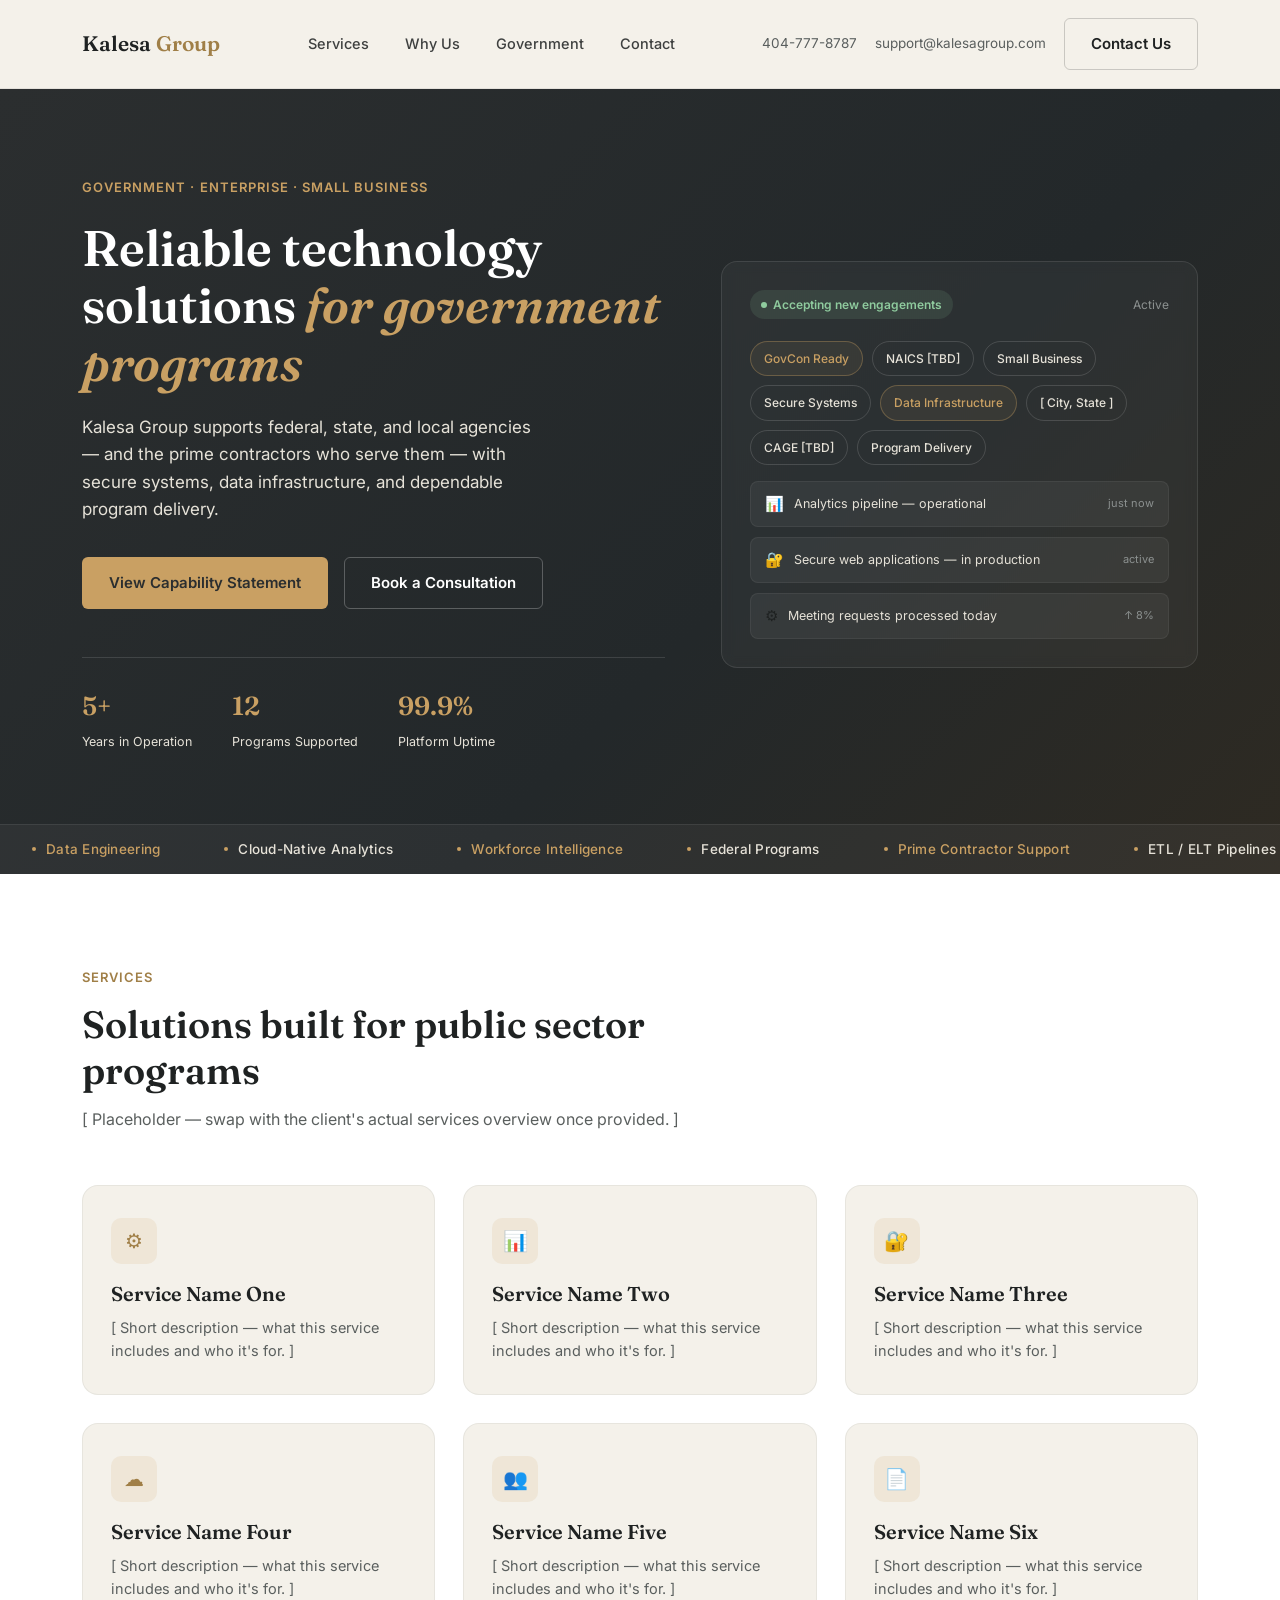
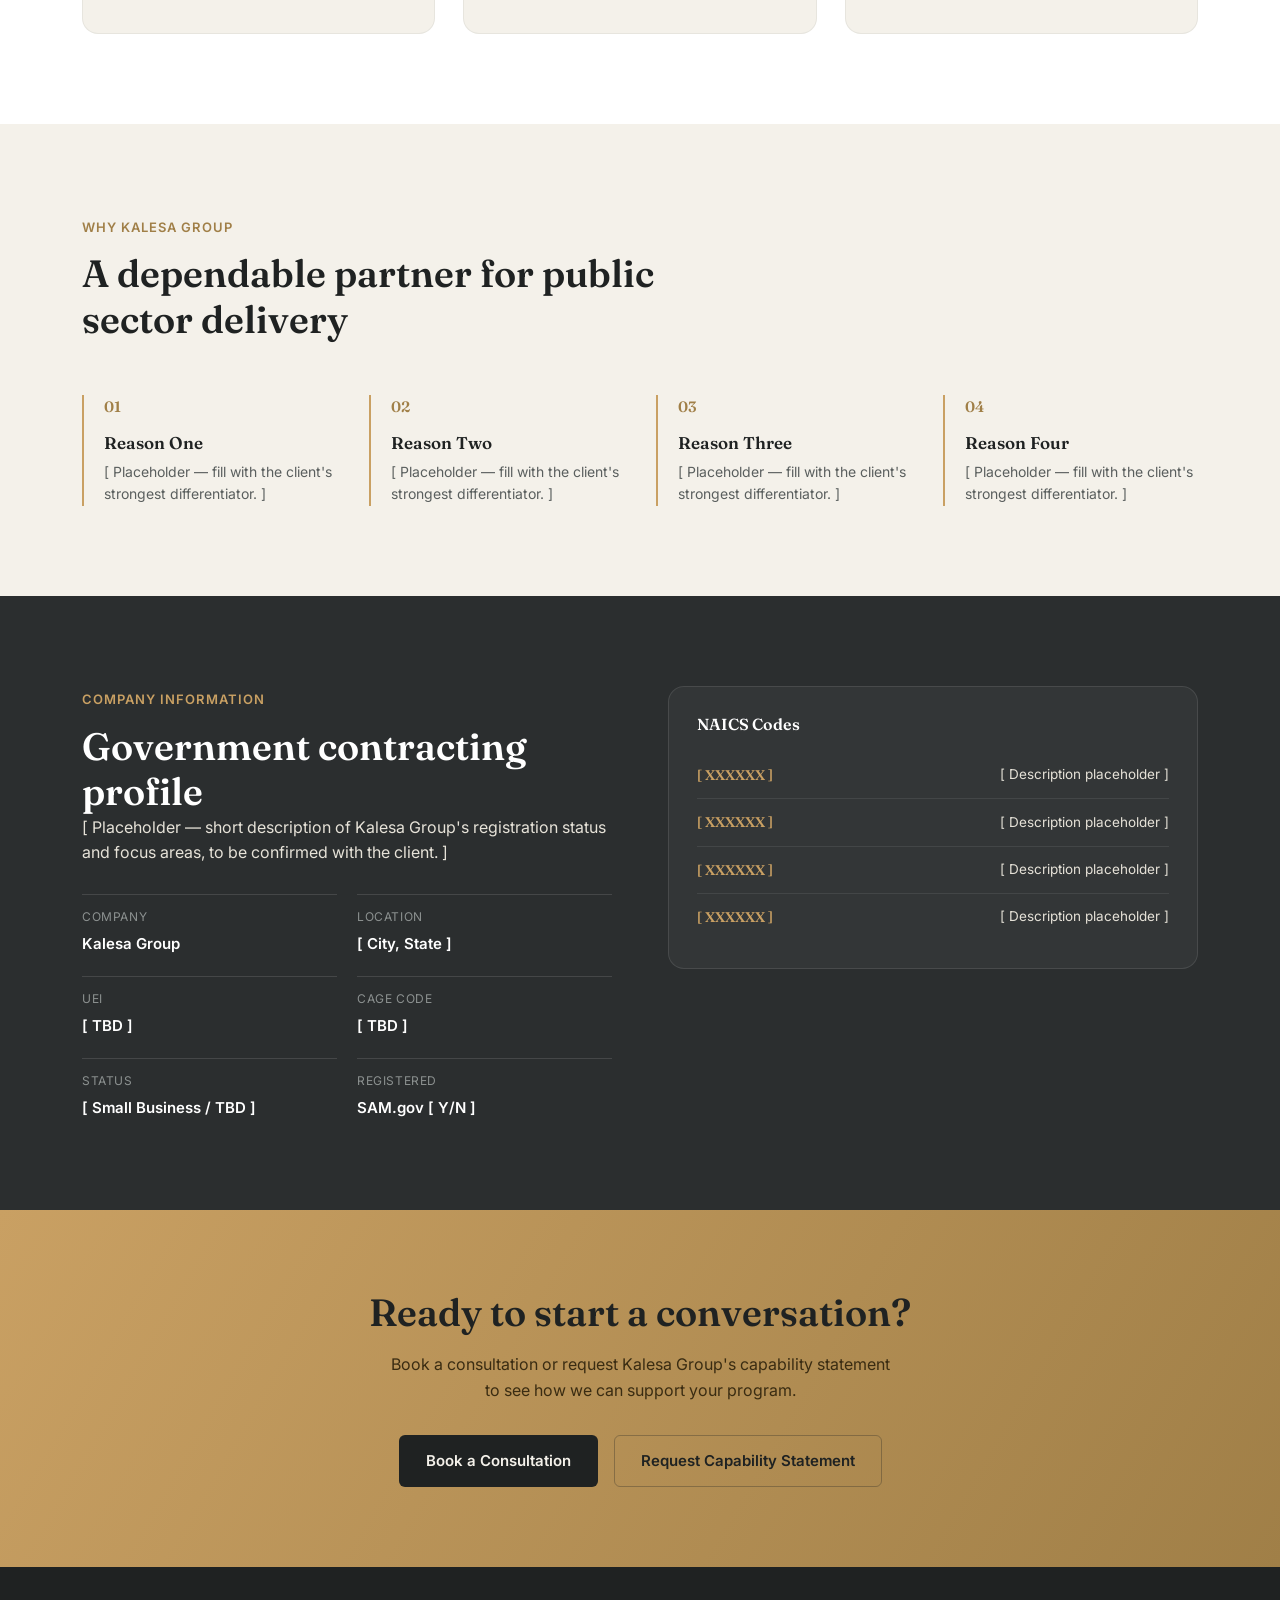
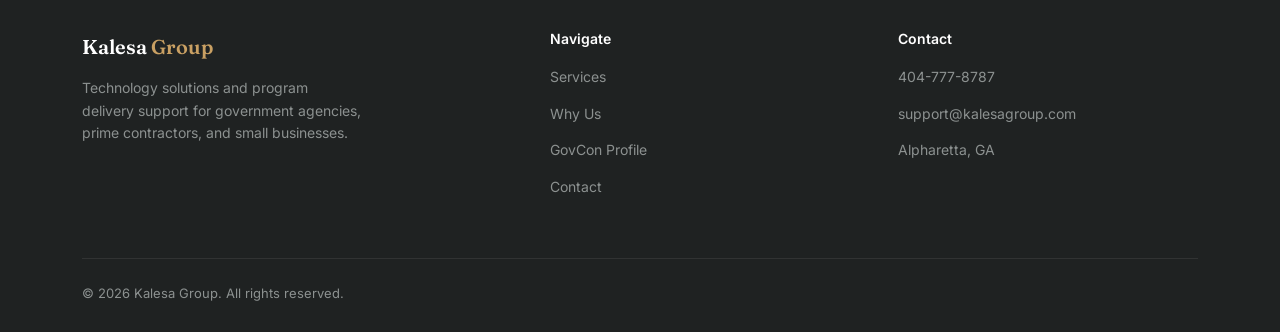
==== index.html @ 3e024fc4 "create the skeleton code that will help us identify the direction the look and feel should take" ====
<!DOCTYPE html>
<html lang="en">
<head>
<meta charset="UTF-8">
<meta name="viewport" content="width=device-width, initial-scale=1.0">
<title>Kalesa Group | Technology Solutions for Government Programs</title>
<meta name="description" content="Kalesa Group supports government agencies and prime contractors with secure systems, data infrastructure, and program delivery.">
<link rel="preconnect" href="https://fonts.googleapis.com">
<link rel="preconnect" href="https://fonts.gstatic.com" crossorigin>
<link href="https://fonts.googleapis.com/css2?family=Fraunces:ital,wght@0,500;0,600;1,500;1,600&family=Inter:wght@400;500;600;700&display=swap" rel="stylesheet">
<link rel="stylesheet" href="css/styles.css">
</head>
<body>

<!-- ========== HEADER ========== -->
<header class="site-header">
  <div class="header-inner">
    <a href="#" class="logo">Kalesa <span>Group</span></a>

    <nav class="nav-links" id="navLinks">
      <a href="#services">Services</a>
      <a href="#why-us">Why Us</a>
      <a href="#govcon-profile">Government</a>
      <a href="#contact">Contact</a>
    </nav>

    <div class="header-cta">
      <div class="header-contact">
        <span>404-777-8787</span>
        <span>support@kalesagroup.com</span>
      </div>
      <a href="#contact" class="btn btn-outline-dark">Contact Us</a>
    </div>

    <button class="nav-toggle" aria-label="Open menu">
      <span></span><span></span><span></span>
    </button>
  </div>
</header>

<!-- ========== HERO ========== -->
<section class="hero">
  <canvas id="heroCanvas"></canvas>

  <div class="container hero-grid">
    <!-- Left: copy -->
    <div class="hero-content">
      <div class="hero-eyebrow">Government &middot; Enterprise &middot; Small Business</div>
      <h1>Reliable technology solutions <em>for government programs</em></h1>
      <p class="lead">Kalesa Group supports federal, state, and local agencies — and the prime contractors who serve them — with secure systems, data infrastructure, and dependable program delivery.</p>
      <div class="hero-actions">
        <a href="#" class="btn btn-primary">View Capability Statement</a>
        <a href="#contact" class="btn btn-secondary">Book a Consultation</a>
      </div>
      <div class="hero-stats">
        <div class="hero-stat">
          <div class="num counter" data-target="5" data-suffix="+">5+</div>
          <div class="label">Years in Operation</div>
        </div>
        <div class="hero-stat">
          <div class="num counter" data-target="12" data-suffix="">12</div>
          <div class="label">Programs Supported</div>
        </div>
        <div class="hero-stat">
          <div class="num counter" data-target="99.9" data-suffix="%">99.9%</div>
          <div class="label">Platform Uptime</div>
        </div>
      </div>
    </div>

    <!-- Right: floating card -->
    <div class="hero-visual">
      <div class="hero-card">
        <div class="hero-card-top">
          <span class="live-badge"><span class="live-dot"></span>Accepting new engagements</span>
          <span style="font-size:12px; color:var(--slate-light);">Active</span>
        </div>

        <div class="hero-card-tags">
          <span class="tag-pill accent">GovCon Ready</span>
          <span class="tag-pill">NAICS [TBD]</span>
          <span class="tag-pill">Small Business</span>
          <span class="tag-pill">Secure Systems</span>
          <span class="tag-pill accent">Data Infrastructure</span>
          <span class="tag-pill">[ City, State ]</span>
          <span class="tag-pill">CAGE [TBD]</span>
          <span class="tag-pill">Program Delivery</span>
        </div>

        <div class="activity-row">
          <span class="activity-icon">&#128202;</span>
          <span class="activity-text">Analytics pipeline — operational</span>
          <span class="activity-meta" id="liveTimestamp">just now</span>
        </div>
        <div class="activity-row">
          <span class="activity-icon">&#128272;</span>
          <span class="activity-text">Secure web applications — in production</span>
          <span class="activity-meta">active</span>
        </div>
        <div class="activity-row">
          <span class="activity-icon">&#9881;</span>
          <span class="activity-text">Meeting requests processed today</span>
          <span class="activity-meta">&#8593; 8%</span>
        </div>
      </div>
    </div>
  </div>

  <!-- Scrolling marquee ticker -->
  <div class="ticker-wrap">
    <div class="ticker-inner">
      <span class="ticker-item hi"><span class="dot"></span>Data Engineering</span>
      <span class="ticker-item"><span class="dot"></span>Cloud-Native Analytics</span>
      <span class="ticker-item hi"><span class="dot"></span>Workforce Intelligence</span>
      <span class="ticker-item"><span class="dot"></span>Federal Programs</span>
      <span class="ticker-item hi"><span class="dot"></span>Prime Contractor Support</span>
      <span class="ticker-item"><span class="dot"></span>ETL / ELT Pipelines</span>
      <span class="ticker-item hi"><span class="dot"></span>NAICS [ TBD ]</span>
      <span class="ticker-item"><span class="dot"></span>Secure Web Applications</span>
      <span class="ticker-item hi"><span class="dot"></span>[ City, State ] &middot; CAGE [TBD]</span>
      <span class="ticker-item"><span class="dot"></span>Real-Time Dashboards</span>
      <span class="ticker-item hi"><span class="dot"></span>SAM.gov Registered</span>
      <span class="ticker-item"><span class="dot"></span>Program Delivery</span>
    </div>
  </div>
</section>

<!-- ========== SERVICES ========== -->
<section class="services" id="services">
  <div class="container">
    <div class="section-head reveal">
      <span class="eyebrow">Services</span>
      <h2>Solutions built for public sector programs</h2>
      <p>[ Placeholder — swap with the client's actual services overview once provided. ]</p>
    </div>

    <div class="services-grid">
      <div class="service-card reveal reveal-delay-1">
        <div class="service-icon">&#9881;</div>
        <h3>Service Name One</h3>
        <p>[ Short description — what this service includes and who it's for. ]</p>
      </div>
      <div class="service-card reveal reveal-delay-2">
        <div class="service-icon">&#128202;</div>
        <h3>Service Name Two</h3>
        <p>[ Short description — what this service includes and who it's for. ]</p>
      </div>
      <div class="service-card reveal reveal-delay-3">
        <div class="service-icon">&#128272;</div>
        <h3>Service Name Three</h3>
        <p>[ Short description — what this service includes and who it's for. ]</p>
      </div>
      <div class="service-card reveal reveal-delay-4">
        <div class="service-icon">&#9729;</div>
        <h3>Service Name Four</h3>
        <p>[ Short description — what this service includes and who it's for. ]</p>
      </div>
      <div class="service-card reveal reveal-delay-5">
        <div class="service-icon">&#128101;</div>
        <h3>Service Name Five</h3>
        <p>[ Short description — what this service includes and who it's for. ]</p>
      </div>
      <div class="service-card reveal">
        <div class="service-icon">&#128196;</div>
        <h3>Service Name Six</h3>
        <p>[ Short description — what this service includes and who it's for. ]</p>
      </div>
    </div>
  </div>
</section>

<!-- ========== WHY US ========== -->
<section class="why-us" id="why-us">
  <div class="container">
    <div class="section-head reveal">
      <span class="eyebrow">Why Kalesa Group</span>
      <h2>A dependable partner for public sector delivery</h2>
    </div>

    <div class="why-grid">
      <div class="why-item reveal reveal-delay-1">
        <div class="why-num">01</div>
        <h3>Reason One</h3>
        <p>[ Placeholder — fill with the client's strongest differentiator. ]</p>
      </div>
      <div class="why-item reveal reveal-delay-2">
        <div class="why-num">02</div>
        <h3>Reason Two</h3>
        <p>[ Placeholder — fill with the client's strongest differentiator. ]</p>
      </div>
      <div class="why-item reveal reveal-delay-3">
        <div class="why-num">03</div>
        <h3>Reason Three</h3>
        <p>[ Placeholder — fill with the client's strongest differentiator. ]</p>
      </div>
      <div class="why-item reveal reveal-delay-4">
        <div class="why-num">04</div>
        <h3>Reason Four</h3>
        <p>[ Placeholder — fill with the client's strongest differentiator. ]</p>
      </div>
    </div>
  </div>
</section>

<!-- ========== GOVCON PROFILE ========== -->
<section class="profile" id="govcon-profile">
  <div class="container profile-grid">
    <div class="profile-intro reveal">
      <span class="eyebrow">Company Information</span>
      <h2>Government contracting profile</h2>
      <p>[ Placeholder — short description of Kalesa Group's registration status and focus areas, to be confirmed with the client. ]</p>

      <div class="profile-facts">
        <div class="fact-item reveal reveal-delay-1">
          <div class="fact-label">Company</div>
          <div class="fact-value">Kalesa Group</div>
        </div>
        <div class="fact-item reveal reveal-delay-2">
          <div class="fact-label">Location</div>
          <div class="fact-value">[ City, State ]</div>
        </div>
        <div class="fact-item reveal reveal-delay-1">
          <div class="fact-label">UEI</div>
          <div class="fact-value">[ TBD ]</div>
        </div>
        <div class="fact-item reveal reveal-delay-2">
          <div class="fact-label">CAGE Code</div>
          <div class="fact-value">[ TBD ]</div>
        </div>
        <div class="fact-item reveal reveal-delay-3">
          <div class="fact-label">Status</div>
          <div class="fact-value">[ Small Business / TBD ]</div>
        </div>
        <div class="fact-item reveal reveal-delay-4">
          <div class="fact-label">Registered</div>
          <div class="fact-value">SAM.gov [ Y/N ]</div>
        </div>
      </div>
    </div>

    <div class="naics-box reveal reveal-delay-2">
      <h3>NAICS Codes</h3>
      <div class="naics-row">
        <span class="naics-code">[ XXXXXX ]</span>
        <span class="naics-desc">[ Description placeholder ]</span>
      </div>
      <div class="naics-row">
        <span class="naics-code">[ XXXXXX ]</span>
        <span class="naics-desc">[ Description placeholder ]</span>
      </div>
      <div class="naics-row">
        <span class="naics-code">[ XXXXXX ]</span>
        <span class="naics-desc">[ Description placeholder ]</span>
      </div>
      <div class="naics-row">
        <span class="naics-code">[ XXXXXX ]</span>
        <span class="naics-desc">[ Description placeholder ]</span>
      </div>
    </div>
  </div>
</section>

<!-- ========== CLOSING CTA ========== -->
<section class="cta-band reveal" id="contact">
  <div class="container">
    <h2>Ready to start a conversation?</h2>
    <p>Book a consultation or request Kalesa Group's capability statement to see how we can support your program.</p>
    <div class="cta-actions">
      <a href="#" class="btn btn-primary">Book a Consultation</a>
      <a href="#" class="btn btn-outline-dark btn-on-bronze-outline">Request Capability Statement</a>
    </div>
  </div>
</section>

<!-- ========== FOOTER ========== -->
<footer class="site-footer">
  <div class="container">
    <div class="footer-grid">
      <div>
        <div class="footer-logo">Kalesa <span>Group</span></div>
        <p>Technology solutions and program delivery support for government agencies, prime contractors, and small businesses.</p>
      </div>
      <div class="footer-col">
        <h4>Navigate</h4>
        <ul>
          <li><a href="#services">Services</a></li>
          <li><a href="#why-us">Why Us</a></li>
          <li><a href="#govcon-profile">GovCon Profile</a></li>
          <li><a href="#contact">Contact</a></li>
        </ul>
      </div>
      <div class="footer-col">
        <h4>Contact</h4>
        <ul>
          <li><a href="#">404-777-8787</a></li>
          <li><a href="#">support@kalesagroup.com</a></li>
          <li><a href="#">Alpharetta, GA</a></li>
        </ul>
      </div>
    </div>
    <div class="footer-bottom">
      <span>&copy; 2026 Kalesa Group. All rights reserved.</span>
    </div>
  </div>
</footer>

<script src="js/main.js"></script>
</body>
</html>
---- css/styles.css ----
/* ============================================
   Kalesa Group — styles.css
   Theme: Charcoal Slate + Bronze Gold
   Progressive enhancement: content always visible,
   animations layer on via .js-ready body class
   ============================================ */

:root {
  --charcoal:     #1F2222;
  --charcoal-2:   #2B2E2F;
  --slate:        #5A5F5E;
  --slate-light:  #8C9190;
  --bronze:       #C9A063;
  --bronze-dark:  #A07F47;
  --olive:        #7A6A4F;
  --ivory:        #F4F1EA;
  --ivory-dim:    #E6E2D8;
  --white:        #FFFFFF;

  --font-heading: 'Fraunces', Georgia, serif;
  --font-body:    'Inter', -apple-system, BlinkMacSystemFont, 'Segoe UI', sans-serif;
  --max-width:    1180px;
  --radius-sm:    6px;
  --radius-md:    10px;
  --radius-lg:    16px;
}

*, *::before, *::after { margin: 0; padding: 0; box-sizing: border-box; }
html  { scroll-behavior: smooth; }
body  {
  font-family: var(--font-body);
  color: var(--charcoal);
  background: var(--ivory);
  line-height: 1.6;
  -webkit-font-smoothing: antialiased;
}
img   { max-width: 100%; display: block; }
a     { text-decoration: none; color: inherit; }
h1,h2,h3,h4 { font-family: var(--font-heading); font-weight: 600; line-height: 1.2; color: var(--charcoal); }
h2   { font-size: clamp(28px, 4vw, 38px); }
h3   { font-size: 20px; }
p    { color: var(--slate); }

.container {
  max-width: var(--max-width);
  margin: 0 auto;
  padding: 0 32px;
}

.eyebrow {
  font-size: 13px;
  font-weight: 600;
  letter-spacing: .08em;
  text-transform: uppercase;
  color: var(--bronze-dark);
  margin-bottom: 14px;
  display: inline-block;
}

/* ---- Buttons ---- */
.btn {
  display: inline-flex;
  align-items: center;
  justify-content: center;
  gap: 8px;
  padding: 13px 26px;
  border-radius: var(--radius-sm);
  font-size: 15px;
  font-weight: 600;
  font-family: var(--font-body);
  cursor: pointer;
  transition: all .2s ease;
  border: 1.5px solid transparent;
  white-space: nowrap;
}
.btn-primary         { background: var(--bronze); color: var(--charcoal-2); }
.btn-primary:hover   { background: var(--bronze-dark); }
.btn-secondary       { background: transparent; border-color: rgba(255,255,255,.25); color: var(--white); }
.btn-secondary:hover { border-color: rgba(255,255,255,.5); background: rgba(255,255,255,.05); }
.btn-outline-dark    { background: transparent; border-color: rgba(31,34,34,.2); color: var(--charcoal); }
.btn-outline-dark:hover { border-color: var(--charcoal); }
.btn-on-bronze-outline       { border-color: rgba(31,34,34,.3); color: var(--charcoal); }
.btn-on-bronze-outline:hover { border-color: var(--charcoal); background: rgba(31,34,34,.06); }

/* ---- Header ---- */
.site-header {
  position: sticky; top: 0; z-index: 100;
  background: rgba(244,241,234,.95);
  backdrop-filter: blur(8px);
  border-bottom: 1px solid rgba(31,34,34,.08);
}
.header-inner {
  display: flex; align-items: center; justify-content: space-between;
  padding: 18px 32px;
  max-width: var(--max-width); margin: 0 auto;
}
.logo { font-family: var(--font-heading); font-size: 21px; font-weight: 600; color: var(--charcoal); }
.logo span { color: var(--bronze-dark); }
.nav-links { display: flex; align-items: center; gap: 36px; }
.nav-links a { font-size: 14.5px; font-weight: 500; color: var(--charcoal); opacity: .85; transition: opacity .2s; }
.nav-links a:hover { opacity: 1; }
.header-cta   { display: flex; align-items: center; gap: 18px; }
.header-contact { font-size: 13.5px; color: var(--slate); display: flex; gap: 18px; }
.nav-toggle { display: none; background: none; border: none; cursor: pointer; padding: 4px; }
.nav-toggle span { display: block; width: 22px; height: 2px; background: var(--charcoal); margin: 5px 0; }
.nav-links.nav-open {
  display: flex; flex-direction: column;
  position: absolute; top: 64px; left: 0; right: 0;
  background: var(--ivory);
  padding: 20px 32px; gap: 18px;
  border-bottom: 1px solid rgba(31,34,34,.08);
  z-index: 200;
}

/* ---- Hero ---- */
.hero {
  background: var(--charcoal-2);
  background: linear-gradient(135deg, var(--charcoal-2) 0%, #23282A 60%, #2E2A22 100%);
  padding: 88px 0 0;
  position: relative;
  overflow: hidden;
  min-height: 560px;
}
#heroCanvas {
  position: absolute; inset: 0;
  width: 100%; height: 100%;
  pointer-events: none;
  opacity: .9;
  z-index: 1;
}
.hero-grid {
  display: grid;
  grid-template-columns: 1.1fr 0.9fr;
  gap: 56px;
  align-items: center;
  position: relative;
  z-index: 2;
  padding-bottom: 72px;
}
.hero-eyebrow {
  font-size: 13px; font-weight: 600;
  letter-spacing: .08em; text-transform: uppercase;
  color: var(--bronze); margin-bottom: 22px;
}
.hero h1 {
  color: var(--white);
  font-size: clamp(32px, 4.5vw, 50px);
  line-height: 1.15; margin-bottom: 22px;
}
.hero h1 em { font-style: italic; color: var(--bronze); }
.hero p.lead { color: var(--ivory-dim); font-size: 17px; max-width: 460px; margin-bottom: 34px; }
.hero-actions { display: flex; gap: 16px; flex-wrap: wrap; margin-bottom: 48px; }
.hero-stats {
  display: flex; gap: 40px;
  padding-top: 28px;
  border-top: 1px solid rgba(255,255,255,.12);
}
.hero-stat .num {
  font-family: var(--font-heading);
  font-size: 26px; font-weight: 600;
  color: var(--bronze);
}
.hero-stat .label { font-size: 12.5px; color: var(--ivory-dim); margin-top: 4px; }

/* Hero card */
.hero-card {
  background: rgba(255,255,255,.04);
  border: 1px solid rgba(255,255,255,.1);
  border-radius: var(--radius-lg);
  padding: 28px;
  backdrop-filter: blur(6px);
  transition: transform .3s ease, box-shadow .3s ease;
}
.hero-card:hover { transform: translateY(-4px); box-shadow: 0 24px 48px rgba(0,0,0,.25); }
.hero-card-top {
  display: flex; align-items: center;
  justify-content: space-between;
  margin-bottom: 22px;
}
.live-badge {
  display: inline-flex; align-items: center; gap: 6px;
  font-size: 12px; font-weight: 600; color: #8FCB9E;
  background: rgba(143,203,158,.12);
  padding: 5px 11px; border-radius: 20px;
}
.live-dot {
  width: 6px; height: 6px; border-radius: 50%;
  background: #8FCB9E;
  animation: pulseDot 2s ease-in-out infinite;
}
@keyframes pulseDot {
  0%,100% { opacity:1; transform:scale(1); }
  50%      { opacity:.4; transform:scale(.7); }
}
.hero-card-tags { display: flex; flex-wrap: wrap; gap: 9px; margin-bottom: 16px; }
.tag-pill {
  font-size: 12px; font-weight: 500;
  color: var(--ivory-dim);
  border: 1px solid rgba(255,255,255,.14);
  padding: 7px 13px; border-radius: 20px;
}
.tag-pill.accent { color: var(--bronze); border-color: rgba(201,160,99,.35); background: rgba(201,160,99,.08); }

.activity-row {
  display: flex; align-items: center; gap: 10px;
  margin-top: 10px; padding: 10px 14px;
  background: rgba(255,255,255,.05);
  border-radius: 8px;
  border: 1px solid rgba(255,255,255,.06);
}
.activity-icon { font-size: 15px; flex-shrink: 0; }
.activity-text { font-size: 12.5px; color: var(--ivory-dim); flex: 1; }
.activity-meta { font-size: 11px; color: var(--slate-light); }

/* Ticker */
.ticker-wrap {
  background: rgba(255,255,255,.04);
  border-top: 1px solid rgba(255,255,255,.08);
  overflow: hidden;
  padding: 14px 0;
  position: relative; z-index: 2;
}
.ticker-inner {
  display: flex; white-space: nowrap;
  animation: tickerScroll 36s linear infinite;
}
.ticker-item {
  display: inline-flex; align-items: center; gap: 10px;
  padding: 0 32px;
  font-size: 13.5px; font-weight: 500;
  color: var(--ivory-dim); letter-spacing: .02em;
}
.ticker-item .dot {
  width: 4px; height: 4px; border-radius: 50%;
  background: var(--bronze); display: inline-block; flex-shrink: 0;
}
.ticker-item.hi { color: var(--bronze); }
@keyframes tickerScroll {
  0%   { transform: translateX(0); }
  100% { transform: translateX(-50%); }
}

/* ---- Sections ---- */
section { padding: 90px 0; }
.section-head { max-width: 620px; margin-bottom: 52px; }
.section-head.center { margin-left: auto; margin-right: auto; text-align: center; }
.section-head p { font-size: 16px; margin-top: 14px; }

/* ---- Services ---- */
.services { background: var(--white); }
.services-grid { display: grid; grid-template-columns: repeat(3,1fr); gap: 28px; }
.service-card {
  background: var(--ivory);
  border: 1px solid rgba(31,34,34,.06);
  border-radius: var(--radius-lg);
  padding: 32px 28px;
  transition: transform .2s ease, box-shadow .2s ease;
}
.service-card:hover { transform: translateY(-3px); box-shadow: 0 12px 28px rgba(31,34,34,.08); }
.service-icon {
  width: 46px; height: 46px; border-radius: 10px;
  background: rgba(201,160,99,.14); color: var(--bronze-dark);
  display: flex; align-items: center; justify-content: center;
  font-size: 20px; margin-bottom: 18px;
}
.service-card h3 { margin-bottom: 10px; }
.service-card p  { font-size: 14.5px; }

/* ---- Why us ---- */
.why-us { background: var(--ivory); }
.why-grid { display: grid; grid-template-columns: repeat(4,1fr); gap: 32px; }
.why-item {
  padding-left: 20px;
  border-left: 2px solid var(--bronze);
}
.why-item .why-num {
  font-family: var(--font-heading);
  font-size: 15px; color: var(--bronze-dark);
  font-weight: 600; margin-bottom: 14px;
}
.why-item h3 { font-size: 17px; margin-bottom: 8px; }
.why-item p  { font-size: 14px; }

/* ---- GovCon profile ---- */
.profile { background: var(--charcoal-2); color: var(--white); }
.profile .eyebrow { color: var(--bronze); }
.profile h2 { color: var(--white); }
.profile-grid { display: grid; grid-template-columns: 1fr 1fr; gap: 56px; align-items: start; }
.profile-intro p { color: var(--ivory-dim); font-size: 16px; margin-bottom: 28px; }
.profile-facts { display: grid; grid-template-columns: 1fr 1fr; gap: 20px; }
.fact-item { border-top: 1px solid rgba(255,255,255,.12); padding-top: 12px; }
.fact-label { font-size: 12px; color: var(--slate-light); text-transform: uppercase; letter-spacing: .05em; margin-bottom: 6px; }
.fact-value { font-size: 15px; font-weight: 600; color: var(--white); }
.naics-box {
  background: rgba(255,255,255,.04);
  border: 1px solid rgba(255,255,255,.1);
  border-radius: var(--radius-lg); padding: 28px;
}
.naics-box h3 { color: var(--white); font-size: 16px; margin-bottom: 18px; }
.naics-row {
  display: flex; justify-content: space-between; align-items: center;
  padding: 12px 0; border-bottom: 1px solid rgba(255,255,255,.08);
}
.naics-row:last-child { border-bottom: none; }
.naics-code { font-family: var(--font-heading); font-size: 14px; color: var(--bronze); font-weight: 600; min-width: 64px; }
.naics-desc { font-size: 13.5px; color: var(--ivory-dim); text-align: right; }

/* ---- CTA band ---- */
.cta-band {
  background: linear-gradient(120deg, var(--bronze) 0%, var(--bronze-dark) 100%);
  text-align: center; padding: 80px 0;
}
.cta-band h2 { color: var(--charcoal); margin-bottom: 16px; }
.cta-band p  { color: #3A2C12; max-width: 500px; margin: 0 auto 32px; font-size: 16px; }
.cta-band .btn-primary { background: var(--charcoal); color: var(--ivory); }
.cta-band .btn-primary:hover { background: var(--charcoal-2); }
.cta-actions { display: flex; gap: 16px; justify-content: center; flex-wrap: wrap; }

/* ---- Footer ---- */
.site-footer { background: var(--charcoal); color: var(--ivory-dim); padding: 64px 0 28px; }
.footer-grid { display: grid; grid-template-columns: 1.4fr 1fr 1fr; gap: 48px; margin-bottom: 48px; }
.footer-logo { font-family: var(--font-heading); font-size: 20px; font-weight: 600; color: var(--white); margin-bottom: 14px; }
.footer-logo span { color: var(--bronze); }
.footer-grid p { font-size: 14px; color: var(--slate-light); max-width: 280px; }
.footer-col h4 { font-family: var(--font-body); color: var(--white); font-size: 14px; font-weight: 600; margin-bottom: 16px; }
.footer-col ul { list-style: none; }
.footer-col li { margin-bottom: 11px; }
.footer-col a  { font-size: 14px; color: var(--slate-light); transition: color .2s; }
.footer-col a:hover { color: var(--bronze); }
.footer-bottom {
  border-top: 1px solid rgba(255,255,255,.08);
  padding-top: 24px;
  display: flex; justify-content: space-between;
  font-size: 13px; color: var(--slate-light);
  flex-wrap: wrap; gap: 12px;
}

/* ============================================
   ANIMATIONS — only active after JS adds .js-ready
   This ensures content is ALWAYS visible even if
   JS hasn't run yet
   ============================================ */

/* Scroll reveal — hidden only when .js-ready is set */
.js-ready .reveal {
  opacity: 0;
  transform: translateY(28px);
  transition: opacity .65s ease, transform .65s ease;
}
.js-ready .reveal.visible { opacity: 1; transform: none; }
.js-ready .reveal-delay-1 { transition-delay: .1s; }
.js-ready .reveal-delay-2 { transition-delay: .2s; }
.js-ready .reveal-delay-3 { transition-delay: .3s; }
.js-ready .reveal-delay-4 { transition-delay: .4s; }
.js-ready .reveal-delay-5 { transition-delay: .5s; }

/* Hero fade — only when js-ready */
.js-ready .hero-content { animation: heroFadeIn .9s ease both; }
.js-ready .hero-visual   { animation: heroFadeIn .9s ease .25s both; }
@keyframes heroFadeIn {
  from { opacity: 0; transform: translateY(20px); }
  to   { opacity: 1; transform: none; }
}

/* Why-item animated left border + fade */
.js-ready .why-item {
  border-left-color: transparent;
  opacity: 0;
  transform: translateX(-12px);
  transition: opacity .5s ease, transform .5s ease, border-color .5s ease;
}
.js-ready .why-item.visible { opacity: 1; transform: none; border-left-color: var(--bronze); }

/* Service cards fade */
.js-ready .service-card {
  opacity: 0; transform: translateY(20px);
  transition: opacity .55s ease, transform .55s ease, box-shadow .2s ease;
}
.js-ready .service-card.visible { opacity: 1; transform: none; }

/* Fact items */
.js-ready .fact-item {
  opacity: 0; transform: translateY(10px);
  transition: opacity .45s ease, transform .45s ease;
}
.js-ready .fact-item.visible { opacity: 1; transform: none; }

/* ---- Responsive ---- */
@media (max-width: 920px) {
  .hero-grid        { grid-template-columns: 1fr; }
  .hero-visual      { order: -1; }
  .services-grid    { grid-template-columns: repeat(2,1fr); }
  .why-grid         { grid-template-columns: repeat(2,1fr); }
  .profile-grid     { grid-template-columns: 1fr; }
  .footer-grid      { grid-template-columns: 1fr; gap: 36px; }
}
@media (max-width: 680px) {
  .nav-links:not(.nav-open) { display: none; }
  .nav-toggle  { display: block; }
  .services-grid { grid-template-columns: 1fr; }
  .why-grid      { grid-template-columns: 1fr; }
  .hero-stats    { gap: 28px; flex-wrap: wrap; }
  section        { padding: 64px 0; }
  .header-inner  { padding: 16px 20px; }
  .container     { padding: 0 20px; }
  .header-contact { display: none; }
}
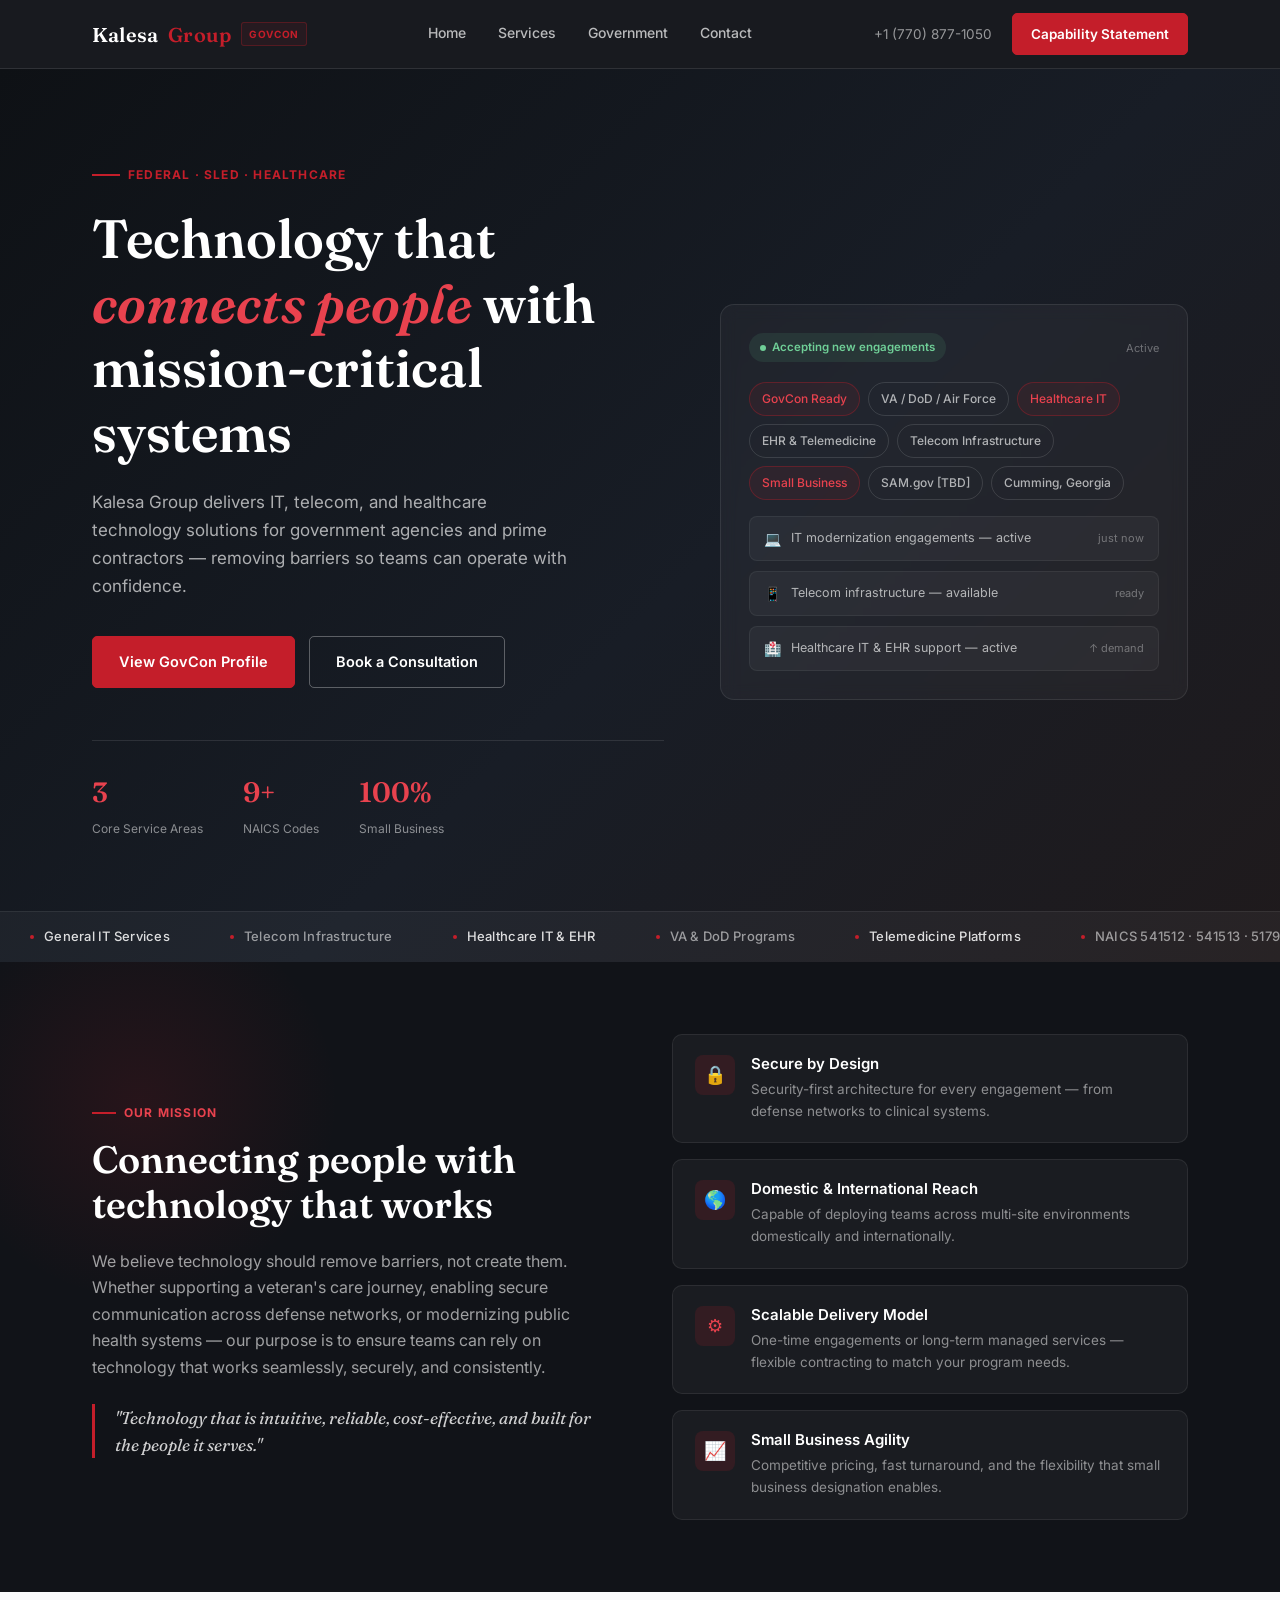
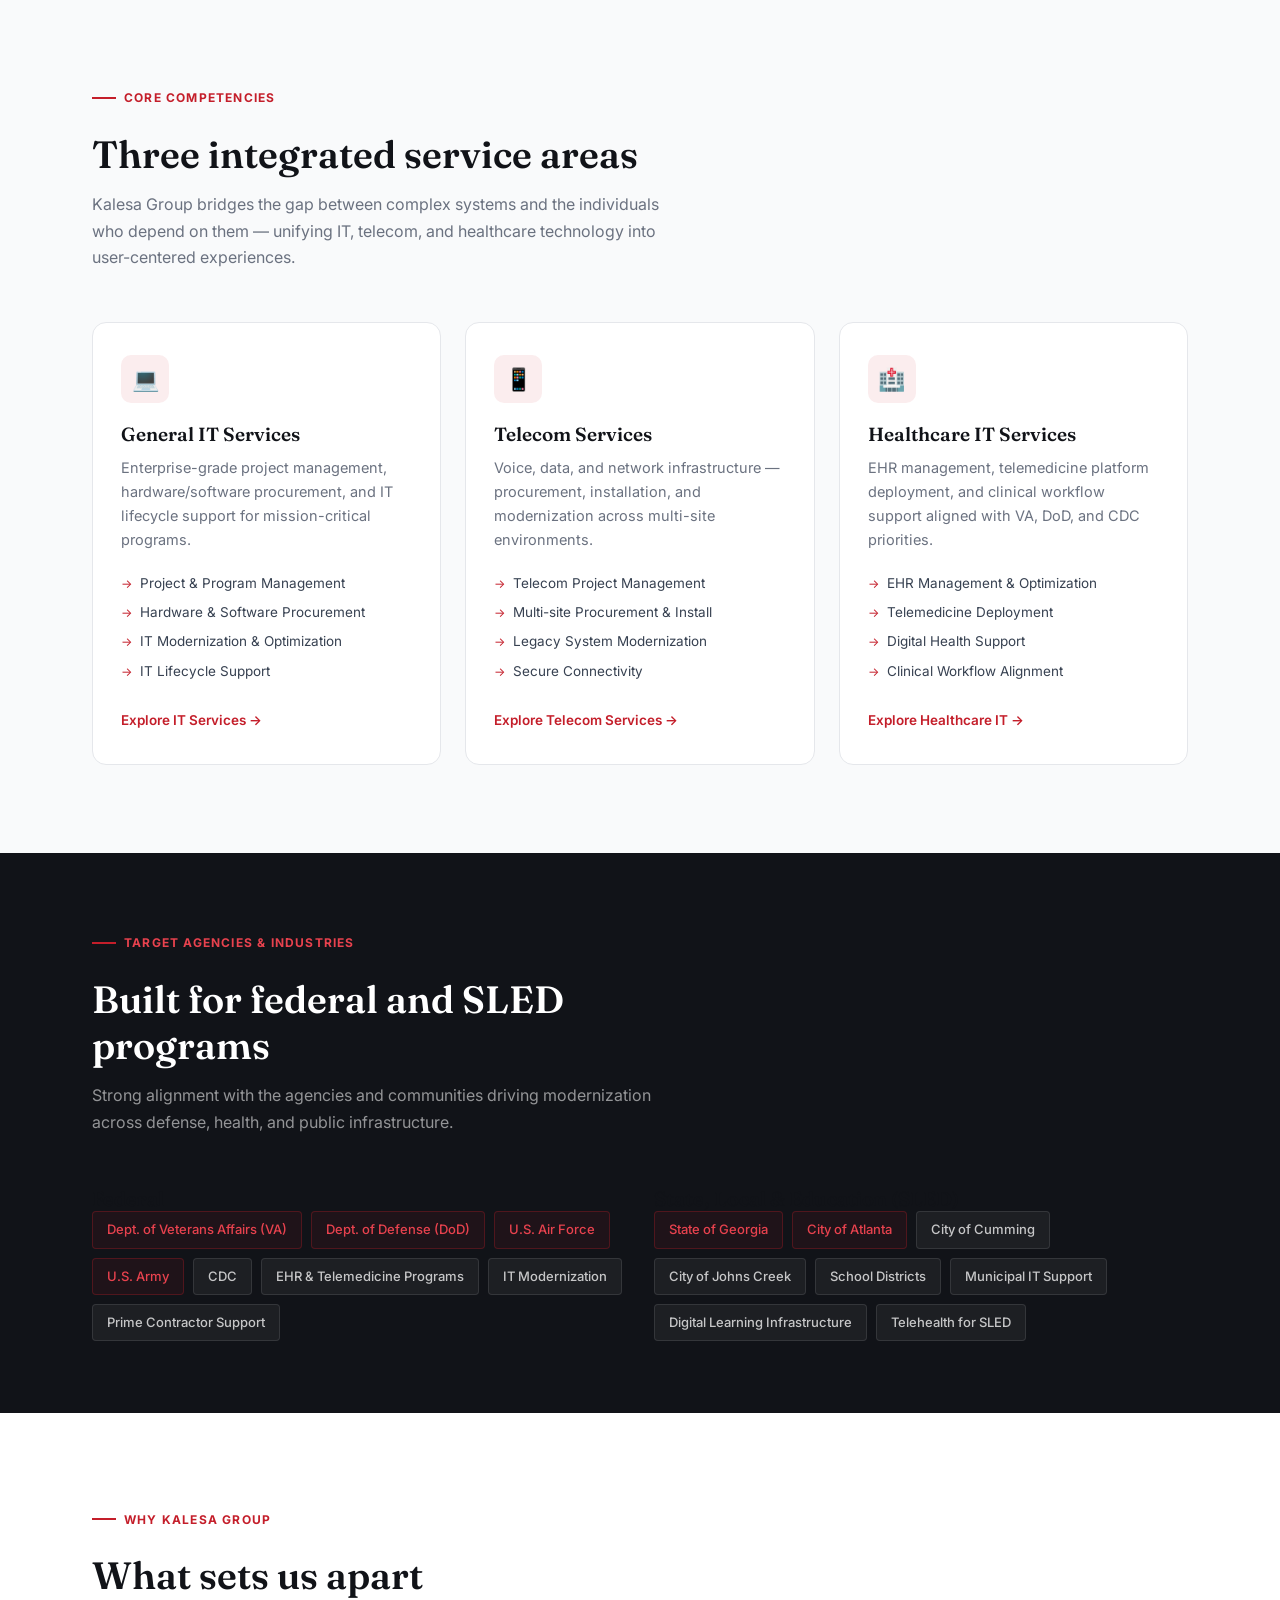
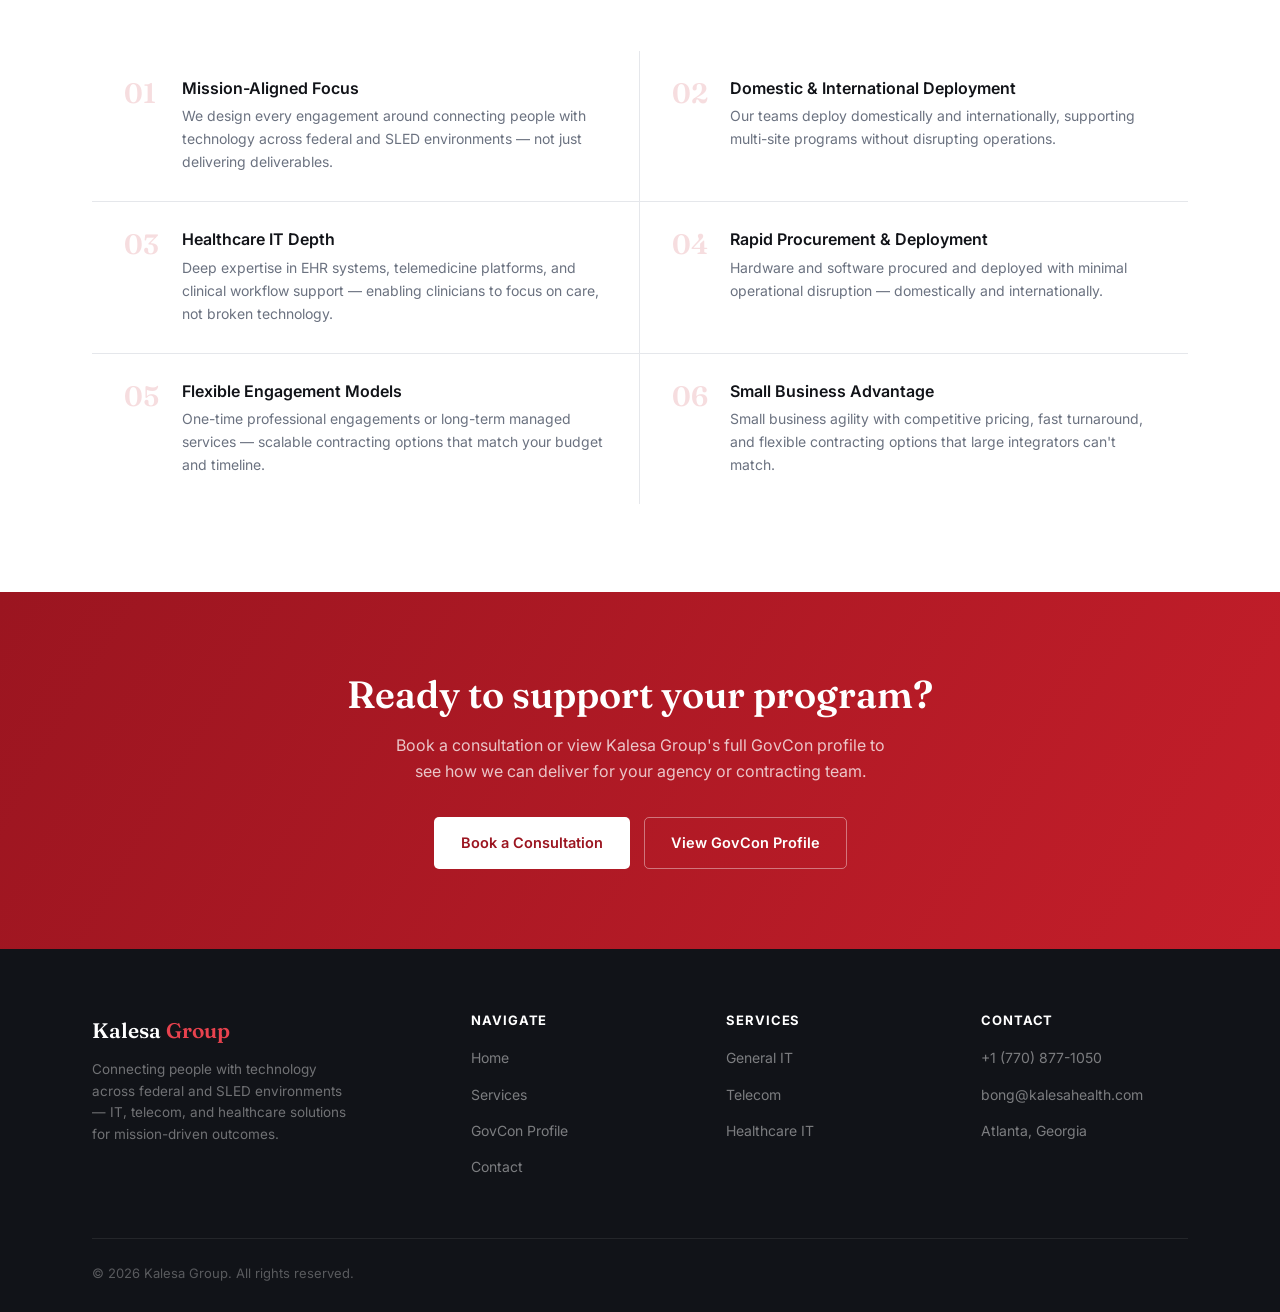
==== commit 7c9a23f0: "added branding colors" ====
--- a/index.html
+++ b/index.html
@@ -3,8 +3,8 @@
 <head>
 <meta charset="UTF-8">
 <meta name="viewport" content="width=device-width, initial-scale=1.0">
-<title>Kalesa Group | Technology Solutions for Government Programs</title>
-<meta name="description" content="Kalesa Group supports government agencies and prime contractors with secure systems, data infrastructure, and program delivery.">
+<title>Kalesa Group | IT, Telecom & Healthcare Technology for Government Programs</title>
+<meta name="description" content="Kalesa Group connects people with technology across federal and SLED environments — delivering IT, telecom, and healthcare IT solutions for mission-driven outcomes.">
 <link rel="preconnect" href="https://fonts.googleapis.com">
 <link rel="preconnect" href="https://fonts.gstatic.com" crossorigin>
 <link href="https://fonts.googleapis.com/css2?family=Fraunces:ital,wght@0,500;0,600;1,500;1,600&family=Inter:wght@400;500;600;700&display=swap" rel="stylesheet">
@@ -15,23 +15,20 @@
 <!-- ========== HEADER ========== -->
 <header class="site-header">
   <div class="header-inner">
-    <a href="#" class="logo">Kalesa <span>Group</span></a>
-
+    <a href="index.html" class="logo">
+      Kalesa <span class="logo-accent">Group</span>
+      <span class="logo-badge">GovCon</span>
+    </a>
     <nav class="nav-links" id="navLinks">
-      <a href="#services">Services</a>
-      <a href="#why-us">Why Us</a>
-      <a href="#govcon-profile">Government</a>
-      <a href="#contact">Contact</a>
+      <a href="index.html">Home</a>
+      <a href="services.html">Services</a>
+      <a href="govcon.html">Government</a>
+      <a href="contact.html">Contact</a>
     </nav>
-
-    <div class="header-cta">
-      <div class="header-contact">
-        <span>404-777-8787</span>
-        <span>support@kalesagroup.com</span>
-      </div>
-      <a href="#contact" class="btn btn-outline-dark">Contact Us</a>
-    </div>
-
+    <div class="header-right">
+      <span class="header-phone">+1 (770) 877-1050</span>
+      <a href="contact.html" class="btn btn-primary btn-sm">Capability Statement</a>
+    </div>
     <button class="nav-toggle" aria-label="Open menu">
       <span></span><span></span><span></span>
     </button>
@@ -43,231 +40,278 @@
   <canvas id="heroCanvas"></canvas>
 
   <div class="container hero-grid">
-    <!-- Left: copy -->
     <div class="hero-content">
-      <div class="hero-eyebrow">Government &middot; Enterprise &middot; Small Business</div>
-      <h1>Reliable technology solutions <em>for government programs</em></h1>
-      <p class="lead">Kalesa Group supports federal, state, and local agencies — and the prime contractors who serve them — with secure systems, data infrastructure, and dependable program delivery.</p>
+      <div class="hero-eyebrow">Federal &middot; SLED &middot; Healthcare</div>
+      <h1>Technology that <em>connects people</em> with mission-critical systems</h1>
+      <p class="lead">Kalesa Group delivers IT, telecom, and healthcare technology solutions for government agencies and prime contractors — removing barriers so teams can operate with confidence.</p>
       <div class="hero-actions">
-        <a href="#" class="btn btn-primary">View Capability Statement</a>
-        <a href="#contact" class="btn btn-secondary">Book a Consultation</a>
+        <a href="govcon.html" class="btn btn-primary">View GovCon Profile</a>
+        <a href="contact.html" class="btn btn-secondary">Book a Consultation</a>
       </div>
       <div class="hero-stats">
         <div class="hero-stat">
-          <div class="num counter" data-target="5" data-suffix="+">5+</div>
-          <div class="label">Years in Operation</div>
+          <div class="num counter" data-target="3" data-suffix="">3</div>
+          <div class="label">Core Service Areas</div>
         </div>
         <div class="hero-stat">
-          <div class="num counter" data-target="12" data-suffix="">12</div>
-          <div class="label">Programs Supported</div>
+          <div class="num counter" data-target="9" data-suffix="+">9+</div>
+          <div class="label">NAICS Codes</div>
         </div>
         <div class="hero-stat">
-          <div class="num counter" data-target="99.9" data-suffix="%">99.9%</div>
-          <div class="label">Platform Uptime</div>
-        </div>
-      </div>
-    </div>
-
-    <!-- Right: floating card -->
+          <div class="num counter" data-target="100" data-suffix="%">100%</div>
+          <div class="label">Small Business</div>
+        </div>
+      </div>
+    </div>
+
     <div class="hero-visual">
       <div class="hero-card">
         <div class="hero-card-top">
           <span class="live-badge"><span class="live-dot"></span>Accepting new engagements</span>
-          <span style="font-size:12px; color:var(--slate-light);">Active</span>
-        </div>
-
+          <span style="font-size:11px;color:rgba(255,255,255,.35);">Active</span>
+        </div>
         <div class="hero-card-tags">
           <span class="tag-pill accent">GovCon Ready</span>
-          <span class="tag-pill">NAICS [TBD]</span>
-          <span class="tag-pill">Small Business</span>
-          <span class="tag-pill">Secure Systems</span>
-          <span class="tag-pill accent">Data Infrastructure</span>
-          <span class="tag-pill">[ City, State ]</span>
-          <span class="tag-pill">CAGE [TBD]</span>
-          <span class="tag-pill">Program Delivery</span>
-        </div>
-
+          <span class="tag-pill">VA / DoD / Air Force</span>
+          <span class="tag-pill accent">Healthcare IT</span>
+          <span class="tag-pill">EHR &amp; Telemedicine</span>
+          <span class="tag-pill">Telecom Infrastructure</span>
+          <span class="tag-pill accent">Small Business</span>
+          <span class="tag-pill">SAM.gov [TBD]</span>
+          <span class="tag-pill">Cumming, Georgia</span>
+        </div>
         <div class="activity-row">
-          <span class="activity-icon">&#128202;</span>
-          <span class="activity-text">Analytics pipeline — operational</span>
-          <span class="activity-meta" id="liveTimestamp">just now</span>
+          <span class="activity-icon">&#128187;</span>
+          <span class="activity-text">IT modernization engagements — active</span>
+          <span class="activity-meta" id="liveTs">just now</span>
         </div>
         <div class="activity-row">
-          <span class="activity-icon">&#128272;</span>
-          <span class="activity-text">Secure web applications — in production</span>
-          <span class="activity-meta">active</span>
+          <span class="activity-icon">&#128241;</span>
+          <span class="activity-text">Telecom infrastructure — available</span>
+          <span class="activity-meta">ready</span>
         </div>
         <div class="activity-row">
-          <span class="activity-icon">&#9881;</span>
-          <span class="activity-text">Meeting requests processed today</span>
-          <span class="activity-meta">&#8593; 8%</span>
-        </div>
-      </div>
-    </div>
-  </div>
-
-  <!-- Scrolling marquee ticker -->
+          <span class="activity-icon">&#127973;</span>
+          <span class="activity-text">Healthcare IT &amp; EHR support — active</span>
+          <span class="activity-meta">&#8593; demand</span>
+        </div>
+      </div>
+    </div>
+  </div>
+
+  <!-- Marquee ticker -->
   <div class="ticker-wrap">
     <div class="ticker-inner">
-      <span class="ticker-item hi"><span class="dot"></span>Data Engineering</span>
-      <span class="ticker-item"><span class="dot"></span>Cloud-Native Analytics</span>
-      <span class="ticker-item hi"><span class="dot"></span>Workforce Intelligence</span>
-      <span class="ticker-item"><span class="dot"></span>Federal Programs</span>
-      <span class="ticker-item hi"><span class="dot"></span>Prime Contractor Support</span>
-      <span class="ticker-item"><span class="dot"></span>ETL / ELT Pipelines</span>
-      <span class="ticker-item hi"><span class="dot"></span>NAICS [ TBD ]</span>
-      <span class="ticker-item"><span class="dot"></span>Secure Web Applications</span>
-      <span class="ticker-item hi"><span class="dot"></span>[ City, State ] &middot; CAGE [TBD]</span>
-      <span class="ticker-item"><span class="dot"></span>Real-Time Dashboards</span>
-      <span class="ticker-item hi"><span class="dot"></span>SAM.gov Registered</span>
-      <span class="ticker-item"><span class="dot"></span>Program Delivery</span>
-    </div>
-  </div>
-</section>
-
-<!-- ========== SERVICES ========== -->
-<section class="services" id="services">
+      <span class="ticker-item hi"><span class="dot"></span>General IT Services</span>
+      <span class="ticker-item"><span class="dot"></span>Telecom Infrastructure</span>
+      <span class="ticker-item hi"><span class="dot"></span>Healthcare IT &amp; EHR</span>
+      <span class="ticker-item"><span class="dot"></span>VA &amp; DoD Programs</span>
+      <span class="ticker-item hi"><span class="dot"></span>Telemedicine Platforms</span>
+      <span class="ticker-item"><span class="dot"></span>NAICS 541512 · 541513 · 517919</span>
+      <span class="ticker-item hi"><span class="dot"></span>Federal &amp; SLED</span>
+      <span class="ticker-item"><span class="dot"></span>SAM.gov Registered [TBD]</span>
+      <span class="ticker-item hi"><span class="dot"></span>IT Lifecycle Support</span>
+      <span class="ticker-item"><span class="dot"></span>Cybersecurity &amp; Secure Networks</span>
+      <span class="ticker-item hi"><span class="dot"></span>Small Business · Atlanta, GA</span>
+      <span class="ticker-item"><span class="dot"></span>Program &amp; Project Management</span>
+    </div>
+  </div>
+</section>
+
+<!-- ========== MISSION ========== -->
+<section class="mission-strip">
+  <div class="container mission-grid">
+    <div class="mission-text reveal">
+      <span class="eyebrow" style="color:var(--red-light);">Our Mission</span>
+      <h2 style="color:var(--white);">Connecting people with technology that works</h2>
+      <p>We believe technology should remove barriers, not create them. Whether supporting a veteran's care journey, enabling secure communication across defense networks, or modernizing public health systems — our purpose is to ensure teams can rely on technology that works seamlessly, securely, and consistently.</p>
+      <blockquote class="mission-quote">
+        "Technology that is intuitive, reliable, cost-effective, and built for the people it serves."
+      </blockquote>
+    </div>
+    <div class="mission-pillars">
+      <div class="pillar reveal reveal-delay-1">
+        <div class="pillar-icon">&#128274;</div>
+        <div class="pillar-text">
+          <h4>Secure by Design</h4>
+          <p>Security-first architecture for every engagement — from defense networks to clinical systems.</p>
+        </div>
+      </div>
+      <div class="pillar reveal reveal-delay-2">
+        <div class="pillar-icon">&#127758;</div>
+        <div class="pillar-text">
+          <h4>Domestic &amp; International Reach</h4>
+          <p>Capable of deploying teams across multi-site environments domestically and internationally.</p>
+        </div>
+      </div>
+      <div class="pillar reveal reveal-delay-3">
+        <div class="pillar-icon">&#9881;</div>
+        <div class="pillar-text">
+          <h4>Scalable Delivery Model</h4>
+          <p>One-time engagements or long-term managed services — flexible contracting to match your program needs.</p>
+        </div>
+      </div>
+      <div class="pillar reveal reveal-delay-4">
+        <div class="pillar-icon">&#128200;</div>
+        <div class="pillar-text">
+          <h4>Small Business Agility</h4>
+          <p>Competitive pricing, fast turnaround, and the flexibility that small business designation enables.</p>
+        </div>
+      </div>
+    </div>
+  </div>
+</section>
+
+<!-- ========== SERVICES OVERVIEW ========== -->
+<section class="services-overview">
   <div class="container">
     <div class="section-head reveal">
-      <span class="eyebrow">Services</span>
-      <h2>Solutions built for public sector programs</h2>
-      <p>[ Placeholder — swap with the client's actual services overview once provided. ]</p>
-    </div>
-
-    <div class="services-grid">
-      <div class="service-card reveal reveal-delay-1">
-        <div class="service-icon">&#9881;</div>
-        <h3>Service Name One</h3>
-        <p>[ Short description — what this service includes and who it's for. ]</p>
-      </div>
-      <div class="service-card reveal reveal-delay-2">
-        <div class="service-icon">&#128202;</div>
-        <h3>Service Name Two</h3>
-        <p>[ Short description — what this service includes and who it's for. ]</p>
-      </div>
-      <div class="service-card reveal reveal-delay-3">
-        <div class="service-icon">&#128272;</div>
-        <h3>Service Name Three</h3>
-        <p>[ Short description — what this service includes and who it's for. ]</p>
-      </div>
-      <div class="service-card reveal reveal-delay-4">
-        <div class="service-icon">&#9729;</div>
-        <h3>Service Name Four</h3>
-        <p>[ Short description — what this service includes and who it's for. ]</p>
-      </div>
-      <div class="service-card reveal reveal-delay-5">
-        <div class="service-icon">&#128101;</div>
-        <h3>Service Name Five</h3>
-        <p>[ Short description — what this service includes and who it's for. ]</p>
-      </div>
-      <div class="service-card reveal">
-        <div class="service-icon">&#128196;</div>
-        <h3>Service Name Six</h3>
-        <p>[ Short description — what this service includes and who it's for. ]</p>
-      </div>
-    </div>
-  </div>
-</section>
-
-<!-- ========== WHY US ========== -->
-<section class="why-us" id="why-us">
+      <span class="eyebrow">Core Competencies</span>
+      <h2>Three integrated service areas</h2>
+      <p>Kalesa Group bridges the gap between complex systems and the individuals who depend on them — unifying IT, telecom, and healthcare technology into user-centered experiences.</p>
+    </div>
+    <div class="services-grid-3">
+      <div class="svc-card">
+        <div class="svc-icon">&#128187;</div>
+        <h3>General IT Services</h3>
+        <p>Enterprise-grade project management, hardware/software procurement, and IT lifecycle support for mission-critical programs.</p>
+        <ul class="svc-list">
+          <li>Project &amp; Program Management</li>
+          <li>Hardware &amp; Software Procurement</li>
+          <li>IT Modernization &amp; Optimization</li>
+          <li>IT Lifecycle Support</li>
+        </ul>
+        <a href="services.html#it" class="svc-link">Explore IT Services →</a>
+      </div>
+      <div class="svc-card">
+        <div class="svc-icon">&#128241;</div>
+        <h3>Telecom Services</h3>
+        <p>Voice, data, and network infrastructure — procurement, installation, and modernization across multi-site environments.</p>
+        <ul class="svc-list">
+          <li>Telecom Project Management</li>
+          <li>Multi-site Procurement &amp; Install</li>
+          <li>Legacy System Modernization</li>
+          <li>Secure Connectivity</li>
+        </ul>
+        <a href="services.html#telecom" class="svc-link">Explore Telecom Services →</a>
+      </div>
+      <div class="svc-card">
+        <div class="svc-icon">&#127973;</div>
+        <h3>Healthcare IT Services</h3>
+        <p>EHR management, telemedicine platform deployment, and clinical workflow support aligned with VA, DoD, and CDC priorities.</p>
+        <ul class="svc-list">
+          <li>EHR Management &amp; Optimization</li>
+          <li>Telemedicine Deployment</li>
+          <li>Digital Health Support</li>
+          <li>Clinical Workflow Alignment</li>
+        </ul>
+        <a href="services.html#healthcare" class="svc-link">Explore Healthcare IT →</a>
+      </div>
+    </div>
+  </div>
+</section>
+
+<!-- ========== TARGET AGENCIES ========== -->
+<section class="agencies">
+  <div class="container">
+    <div class="section-head reveal">
+      <span class="eyebrow" style="color:var(--red-light);">Target Agencies &amp; Industries</span>
+      <h2 style="color:var(--white);">Built for federal and SLED programs</h2>
+      <p style="color:rgba(255,255,255,.55);">Strong alignment with the agencies and communities driving modernization across defense, health, and public infrastructure.</p>
+    </div>
+    <div class="agencies-grid">
+      <div>
+        <h3>Federal</h3>
+        <div class="agency-tags">
+          <span class="agency-tag primary">Dept. of Veterans Affairs (VA)</span>
+          <span class="agency-tag primary">Dept. of Defense (DoD)</span>
+          <span class="agency-tag primary">U.S. Air Force</span>
+          <span class="agency-tag primary">U.S. Army</span>
+          <span class="agency-tag">CDC</span>
+          <span class="agency-tag">EHR &amp; Telemedicine Programs</span>
+          <span class="agency-tag">IT Modernization</span>
+          <span class="agency-tag">Prime Contractor Support</span>
+        </div>
+      </div>
+      <div>
+        <h3>State, Local &amp; Education (SLED)</h3>
+        <div class="agency-tags">
+          <span class="agency-tag primary">State of Georgia</span>
+          <span class="agency-tag primary">City of Atlanta</span>
+          <span class="agency-tag">City of Cumming</span>
+          <span class="agency-tag">City of Johns Creek</span>
+          <span class="agency-tag">School Districts</span>
+          <span class="agency-tag">Municipal IT Support</span>
+          <span class="agency-tag">Digital Learning Infrastructure</span>
+          <span class="agency-tag">Telehealth for SLED</span>
+        </div>
+      </div>
+    </div>
+  </div>
+</section>
+
+<!-- ========== DIFFERENTIATORS ========== -->
+<section class="differentiators">
   <div class="container">
     <div class="section-head reveal">
       <span class="eyebrow">Why Kalesa Group</span>
-      <h2>A dependable partner for public sector delivery</h2>
-    </div>
-
-    <div class="why-grid">
-      <div class="why-item reveal reveal-delay-1">
-        <div class="why-num">01</div>
-        <h3>Reason One</h3>
-        <p>[ Placeholder — fill with the client's strongest differentiator. ]</p>
-      </div>
-      <div class="why-item reveal reveal-delay-2">
-        <div class="why-num">02</div>
-        <h3>Reason Two</h3>
-        <p>[ Placeholder — fill with the client's strongest differentiator. ]</p>
-      </div>
-      <div class="why-item reveal reveal-delay-3">
-        <div class="why-num">03</div>
-        <h3>Reason Three</h3>
-        <p>[ Placeholder — fill with the client's strongest differentiator. ]</p>
-      </div>
-      <div class="why-item reveal reveal-delay-4">
-        <div class="why-num">04</div>
-        <h3>Reason Four</h3>
-        <p>[ Placeholder — fill with the client's strongest differentiator. ]</p>
-      </div>
-    </div>
-  </div>
-</section>
-
-<!-- ========== GOVCON PROFILE ========== -->
-<section class="profile" id="govcon-profile">
-  <div class="container profile-grid">
-    <div class="profile-intro reveal">
-      <span class="eyebrow">Company Information</span>
-      <h2>Government contracting profile</h2>
-      <p>[ Placeholder — short description of Kalesa Group's registration status and focus areas, to be confirmed with the client. ]</p>
-
-      <div class="profile-facts">
-        <div class="fact-item reveal reveal-delay-1">
-          <div class="fact-label">Company</div>
-          <div class="fact-value">Kalesa Group</div>
-        </div>
-        <div class="fact-item reveal reveal-delay-2">
-          <div class="fact-label">Location</div>
-          <div class="fact-value">[ City, State ]</div>
-        </div>
-        <div class="fact-item reveal reveal-delay-1">
-          <div class="fact-label">UEI</div>
-          <div class="fact-value">[ TBD ]</div>
-        </div>
-        <div class="fact-item reveal reveal-delay-2">
-          <div class="fact-label">CAGE Code</div>
-          <div class="fact-value">[ TBD ]</div>
-        </div>
-        <div class="fact-item reveal reveal-delay-3">
-          <div class="fact-label">Status</div>
-          <div class="fact-value">[ Small Business / TBD ]</div>
-        </div>
-        <div class="fact-item reveal reveal-delay-4">
-          <div class="fact-label">Registered</div>
-          <div class="fact-value">SAM.gov [ Y/N ]</div>
-        </div>
-      </div>
-    </div>
-
-    <div class="naics-box reveal reveal-delay-2">
-      <h3>NAICS Codes</h3>
-      <div class="naics-row">
-        <span class="naics-code">[ XXXXXX ]</span>
-        <span class="naics-desc">[ Description placeholder ]</span>
-      </div>
-      <div class="naics-row">
-        <span class="naics-code">[ XXXXXX ]</span>
-        <span class="naics-desc">[ Description placeholder ]</span>
-      </div>
-      <div class="naics-row">
-        <span class="naics-code">[ XXXXXX ]</span>
-        <span class="naics-desc">[ Description placeholder ]</span>
-      </div>
-      <div class="naics-row">
-        <span class="naics-code">[ XXXXXX ]</span>
-        <span class="naics-desc">[ Description placeholder ]</span>
-      </div>
-    </div>
-  </div>
-</section>
-
-<!-- ========== CLOSING CTA ========== -->
-<section class="cta-band reveal" id="contact">
-  <div class="container">
-    <h2>Ready to start a conversation?</h2>
-    <p>Book a consultation or request Kalesa Group's capability statement to see how we can support your program.</p>
+      <h2>What sets us apart</h2>
+    </div>
+    <div class="diff-grid">
+      <div class="diff-item">
+        <span class="diff-num">01</span>
+        <div>
+          <h4>Mission-Aligned Focus</h4>
+          <p>We design every engagement around connecting people with technology across federal and SLED environments — not just delivering deliverables.</p>
+        </div>
+      </div>
+      <div class="diff-item">
+        <span class="diff-num">02</span>
+        <div>
+          <h4>Domestic &amp; International Deployment</h4>
+          <p>Our teams deploy domestically and internationally, supporting multi-site programs without disrupting operations.</p>
+        </div>
+      </div>
+      <div class="diff-item">
+        <span class="diff-num">03</span>
+        <div>
+          <h4>Healthcare IT Depth</h4>
+          <p>Deep expertise in EHR systems, telemedicine platforms, and clinical workflow support — enabling clinicians to focus on care, not broken technology.</p>
+        </div>
+      </div>
+      <div class="diff-item">
+        <span class="diff-num">04</span>
+        <div>
+          <h4>Rapid Procurement &amp; Deployment</h4>
+          <p>Hardware and software procured and deployed with minimal operational disruption — domestically and internationally.</p>
+        </div>
+      </div>
+      <div class="diff-item">
+        <span class="diff-num">05</span>
+        <div>
+          <h4>Flexible Engagement Models</h4>
+          <p>One-time professional engagements or long-term managed services — scalable contracting options that match your budget and timeline.</p>
+        </div>
+      </div>
+      <div class="diff-item">
+        <span class="diff-num">06</span>
+        <div>
+          <h4>Small Business Advantage</h4>
+          <p>Small business agility with competitive pricing, fast turnaround, and flexible contracting options that large integrators can't match.</p>
+        </div>
+      </div>
+    </div>
+  </div>
+</section>
+
+<!-- ========== CTA BAND ========== -->
+<section class="cta-band">
+  <div class="container reveal">
+    <h2>Ready to support your program?</h2>
+    <p>Book a consultation or view Kalesa Group's full GovCon profile to see how we can deliver for your agency or contracting team.</p>
     <div class="cta-actions">
-      <a href="#" class="btn btn-primary">Book a Consultation</a>
-      <a href="#" class="btn btn-outline-dark btn-on-bronze-outline">Request Capability Statement</a>
+      <a href="contact.html" class="btn btn-white">Book a Consultation</a>
+      <a href="govcon.html" class="btn btn-ghost-white">View GovCon Profile</a>
     </div>
   </div>
 </section>
@@ -278,23 +322,31 @@
     <div class="footer-grid">
       <div>
         <div class="footer-logo">Kalesa <span>Group</span></div>
-        <p>Technology solutions and program delivery support for government agencies, prime contractors, and small businesses.</p>
+        <p class="footer-tagline">Connecting people with technology across federal and SLED environments — IT, telecom, and healthcare solutions for mission-driven outcomes.</p>
       </div>
       <div class="footer-col">
         <h4>Navigate</h4>
         <ul>
-          <li><a href="#services">Services</a></li>
-          <li><a href="#why-us">Why Us</a></li>
-          <li><a href="#govcon-profile">GovCon Profile</a></li>
-          <li><a href="#contact">Contact</a></li>
+          <li><a href="index.html">Home</a></li>
+          <li><a href="services.html">Services</a></li>
+          <li><a href="govcon.html">GovCon Profile</a></li>
+          <li><a href="contact.html">Contact</a></li>
+        </ul>
+      </div>
+      <div class="footer-col">
+        <h4>Services</h4>
+        <ul>
+          <li><a href="services.html#it">General IT</a></li>
+          <li><a href="services.html#telecom">Telecom</a></li>
+          <li><a href="services.html#healthcare">Healthcare IT</a></li>
         </ul>
       </div>
       <div class="footer-col">
         <h4>Contact</h4>
         <ul>
-          <li><a href="#">404-777-8787</a></li>
-          <li><a href="#">support@kalesagroup.com</a></li>
-          <li><a href="#">Alpharetta, GA</a></li>
+          <li><a href="tel:+17708771050">+1 (770) 877-1050</a></li>
+          <li><a href="mailto:bong@kalesahealth.com">bong@kalesahealth.com</a></li>
+          <li><a href="#">Atlanta, Georgia</a></li>
         </ul>
       </div>
     </div>
@@ -306,4 +358,4 @@
 
 <script src="js/main.js"></script>
 </body>
-</html>+</html>
--- a/css/styles.css
+++ b/css/styles.css
@@ -1,45 +1,44 @@
 /* ============================================
    Kalesa Group — styles.css
-   Theme: Charcoal Slate + Bronze Gold
-   Progressive enhancement: content always visible,
-   animations layer on via .js-ready body class
+   Palette: Crimson Red + Near-Black + Clean White
+   Extracted from Kalesa Health logo branding
    ============================================ */
 
 :root {
-  --charcoal:     #1F2222;
-  --charcoal-2:   #2B2E2F;
-  --slate:        #5A5F5E;
-  --slate-light:  #8C9190;
-  --bronze:       #C9A063;
-  --bronze-dark:  #A07F47;
-  --olive:        #7A6A4F;
-  --ivory:        #F4F1EA;
-  --ivory-dim:    #E6E2D8;
+  --red:          #C41E2A;
+  --red-dark:     #9B1520;
+  --red-light:    #E8424E;
+  --red-tint:     rgba(196,30,42,0.08);
+  --dark:         #111318;
+  --dark-2:       #1C2028;
+  --dark-3:       #252B35;
+  --mid:          #374151;
+  --slate:        #6B7280;
+  --border:       #E5E7EB;
+  --border-dark:  rgba(255,255,255,0.10);
+  --light:        #F3F4F6;
   --white:        #FFFFFF;
+  --off-white:    #F9FAFB;
 
   --font-heading: 'Fraunces', Georgia, serif;
   --font-body:    'Inter', -apple-system, BlinkMacSystemFont, 'Segoe UI', sans-serif;
-  --max-width:    1180px;
-  --radius-sm:    6px;
+  --max-width:    1160px;
+  --radius-sm:    5px;
   --radius-md:    10px;
-  --radius-lg:    16px;
-}
-
-*, *::before, *::after { margin: 0; padding: 0; box-sizing: border-box; }
+  --radius-lg:    14px;
+}
+
+*, *::before, *::after { margin:0; padding:0; box-sizing:border-box; }
 html  { scroll-behavior: smooth; }
-body  {
-  font-family: var(--font-body);
-  color: var(--charcoal);
-  background: var(--ivory);
-  line-height: 1.6;
-  -webkit-font-smoothing: antialiased;
-}
-img   { max-width: 100%; display: block; }
-a     { text-decoration: none; color: inherit; }
-h1,h2,h3,h4 { font-family: var(--font-heading); font-weight: 600; line-height: 1.2; color: var(--charcoal); }
-h2   { font-size: clamp(28px, 4vw, 38px); }
-h3   { font-size: 20px; }
-p    { color: var(--slate); }
+body  { font-family: var(--font-body); color: var(--dark); background: var(--white); line-height:1.65; -webkit-font-smoothing:antialiased; }
+img   { max-width:100%; display:block; }
+a     { text-decoration:none; color:inherit; }
+
+h1,h2,h3,h4 { font-family: var(--font-heading); font-weight:600; line-height:1.2; color: var(--dark); }
+h1  { font-size: clamp(34px, 5vw, 54px); }
+h2  { font-size: clamp(26px, 3.5vw, 38px); }
+h3  { font-size: 20px; }
+p   { color: var(--slate); }
 
 .container {
   max-width: var(--max-width);
@@ -48,360 +47,552 @@
 }
 
 .eyebrow {
-  font-size: 13px;
-  font-weight: 600;
-  letter-spacing: .08em;
-  text-transform: uppercase;
-  color: var(--bronze-dark);
-  margin-bottom: 14px;
-  display: inline-block;
+  font-size: 12px; font-weight:700;
+  letter-spacing: .1em; text-transform: uppercase;
+  color: var(--red); margin-bottom:14px;
+  display: inline-flex; align-items:center; gap:8px;
+}
+.eyebrow::before {
+  content:''; display:block;
+  width:24px; height:2px;
+  background: var(--red);
 }
 
 /* ---- Buttons ---- */
 .btn {
-  display: inline-flex;
-  align-items: center;
-  justify-content: center;
-  gap: 8px;
-  padding: 13px 26px;
-  border-radius: var(--radius-sm);
-  font-size: 15px;
-  font-weight: 600;
-  font-family: var(--font-body);
-  cursor: pointer;
-  transition: all .2s ease;
-  border: 1.5px solid transparent;
-  white-space: nowrap;
-}
-.btn-primary         { background: var(--bronze); color: var(--charcoal-2); }
-.btn-primary:hover   { background: var(--bronze-dark); }
-.btn-secondary       { background: transparent; border-color: rgba(255,255,255,.25); color: var(--white); }
-.btn-secondary:hover { border-color: rgba(255,255,255,.5); background: rgba(255,255,255,.05); }
-.btn-outline-dark    { background: transparent; border-color: rgba(31,34,34,.2); color: var(--charcoal); }
-.btn-outline-dark:hover { border-color: var(--charcoal); }
-.btn-on-bronze-outline       { border-color: rgba(31,34,34,.3); color: var(--charcoal); }
-.btn-on-bronze-outline:hover { border-color: var(--charcoal); background: rgba(31,34,34,.06); }
+  display:inline-flex; align-items:center; justify-content:center; gap:8px;
+  padding:13px 26px; border-radius:var(--radius-sm);
+  font-size:14.5px; font-weight:600; font-family:var(--font-body);
+  cursor:pointer; transition:all .2s ease;
+  border:1.5px solid transparent; white-space:nowrap;
+}
+.btn-primary         { background:var(--red); color:var(--white); border-color:var(--red); }
+.btn-primary:hover   { background:var(--red-dark); border-color:var(--red-dark); }
+.btn-secondary       { background:transparent; border-color:rgba(255,255,255,.3); color:var(--white); }
+.btn-secondary:hover { border-color:rgba(255,255,255,.7); background:rgba(255,255,255,.06); }
+.btn-outline         { background:transparent; border-color:var(--border); color:var(--dark); }
+.btn-outline:hover   { border-color:var(--dark); }
+.btn-outline-red     { background:transparent; border-color:var(--red); color:var(--red); }
+.btn-outline-red:hover { background:var(--red); color:var(--white); }
+.btn-sm { padding:9px 18px; font-size:13.5px; }
 
 /* ---- Header ---- */
 .site-header {
-  position: sticky; top: 0; z-index: 100;
-  background: rgba(244,241,234,.95);
-  backdrop-filter: blur(8px);
-  border-bottom: 1px solid rgba(31,34,34,.08);
+  position:sticky; top:0; z-index:100;
+  background:rgba(17,19,24,.97);
+  backdrop-filter:blur(10px);
+  border-bottom:1px solid var(--border-dark);
 }
 .header-inner {
-  display: flex; align-items: center; justify-content: space-between;
-  padding: 18px 32px;
-  max-width: var(--max-width); margin: 0 auto;
-}
-.logo { font-family: var(--font-heading); font-size: 21px; font-weight: 600; color: var(--charcoal); }
-.logo span { color: var(--bronze-dark); }
-.nav-links { display: flex; align-items: center; gap: 36px; }
-.nav-links a { font-size: 14.5px; font-weight: 500; color: var(--charcoal); opacity: .85; transition: opacity .2s; }
-.nav-links a:hover { opacity: 1; }
-.header-cta   { display: flex; align-items: center; gap: 18px; }
-.header-contact { font-size: 13.5px; color: var(--slate); display: flex; gap: 18px; }
-.nav-toggle { display: none; background: none; border: none; cursor: pointer; padding: 4px; }
-.nav-toggle span { display: block; width: 22px; height: 2px; background: var(--charcoal); margin: 5px 0; }
+  display:flex; align-items:center; justify-content:space-between;
+  padding:0 32px; height:68px;
+  max-width:var(--max-width); margin:0 auto;
+}
+.logo {
+  font-family:var(--font-heading); font-size:20px; font-weight:600;
+  color:var(--white); letter-spacing:.01em;
+  display:flex; align-items:center; gap:10px;
+}
+.logo-accent { color:var(--red); }
+.logo-badge {
+  font-family:var(--font-body); font-size:10px; font-weight:700;
+  letter-spacing:.06em; text-transform:uppercase;
+  background:var(--red-tint); color:var(--red);
+  border:1px solid rgba(196,30,42,.3);
+  padding:3px 7px; border-radius:3px;
+}
+.nav-links { display:flex; align-items:center; gap:32px; }
+.nav-links a {
+  font-size:14px; font-weight:500;
+  color:rgba(255,255,255,.7);
+  transition:color .2s;
+  position:relative; padding-bottom:2px;
+}
+.nav-links a:hover, .nav-links a.active { color:var(--white); }
+.nav-links a.active::after {
+  content:''; position:absolute; bottom:-4px; left:0; right:0;
+  height:2px; background:var(--red); border-radius:1px;
+}
+.header-right { display:flex; align-items:center; gap:20px; }
+.header-phone { font-size:13.5px; color:rgba(255,255,255,.55); }
+.nav-toggle { display:none; background:none; border:none; cursor:pointer; padding:4px; }
+.nav-toggle span { display:block; width:22px; height:2px; background:var(--white); margin:5px 0; transition:all .25s; }
+
+/* Mobile nav open state */
 .nav-links.nav-open {
-  display: flex; flex-direction: column;
-  position: absolute; top: 64px; left: 0; right: 0;
-  background: var(--ivory);
-  padding: 20px 32px; gap: 18px;
-  border-bottom: 1px solid rgba(31,34,34,.08);
-  z-index: 200;
-}
-
-/* ---- Hero ---- */
+  display:flex; flex-direction:column;
+  position:absolute; top:68px; left:0; right:0;
+  background:var(--dark-2);
+  padding:20px 32px; gap:18px;
+  border-bottom:1px solid var(--border-dark);
+  z-index:200;
+}
+
+/* ---- Page hero (inner pages) ---- */
+.page-hero {
+  background:var(--dark-2);
+  background:linear-gradient(135deg, var(--dark) 0%, var(--dark-2) 60%, var(--dark-3) 100%);
+  padding:72px 0 68px;
+  position:relative; overflow:hidden;
+}
+.page-hero .container { position:relative; z-index:2; }
+.page-hero h1 { color:var(--white); margin-bottom:16px; font-size:clamp(28px,4vw,44px); }
+.page-hero p  { color:rgba(255,255,255,.65); font-size:17px; max-width:560px; }
+.page-hero-eyebrow { color:var(--red); }
+
+/* ---- Section base ---- */
+section { padding:88px 0; }
+.section-head { max-width:600px; margin-bottom:52px; }
+.section-head.center { margin-left:auto; margin-right:auto; text-align:center; }
+.section-head h2 { margin-top:10px; margin-bottom:14px; }
+.section-head p  { font-size:16px; }
+
+/* ---- Divider ---- */
+.section-divider {
+  height:1px; background:var(--border);
+  margin:0; border:none;
+}
+
+/* ============ HOME PAGE ============ */
+
+/* Hero */
 .hero {
-  background: var(--charcoal-2);
-  background: linear-gradient(135deg, var(--charcoal-2) 0%, #23282A 60%, #2E2A22 100%);
-  padding: 88px 0 0;
-  position: relative;
-  overflow: hidden;
-  min-height: 560px;
+  background:var(--dark);
+  background:linear-gradient(135deg, #0E1115 0%, #181D26 55%, #1F1A1C 100%);
+  padding:96px 0 0;
+  position:relative; overflow:hidden;
+  min-height:600px;
 }
 #heroCanvas {
-  position: absolute; inset: 0;
-  width: 100%; height: 100%;
-  pointer-events: none;
-  opacity: .9;
-  z-index: 1;
+  position:absolute; inset:0;
+  width:100%; height:100%;
+  pointer-events:none; z-index:1;
 }
 .hero-grid {
-  display: grid;
-  grid-template-columns: 1.1fr 0.9fr;
-  gap: 56px;
-  align-items: center;
-  position: relative;
-  z-index: 2;
-  padding-bottom: 72px;
+  display:grid; grid-template-columns:1.1fr .9fr;
+  gap:56px; align-items:center;
+  position:relative; z-index:2;
+  padding-bottom:72px;
 }
 .hero-eyebrow {
-  font-size: 13px; font-weight: 600;
-  letter-spacing: .08em; text-transform: uppercase;
-  color: var(--bronze); margin-bottom: 22px;
-}
-.hero h1 {
-  color: var(--white);
-  font-size: clamp(32px, 4.5vw, 50px);
-  line-height: 1.15; margin-bottom: 22px;
-}
-.hero h1 em { font-style: italic; color: var(--bronze); }
-.hero p.lead { color: var(--ivory-dim); font-size: 17px; max-width: 460px; margin-bottom: 34px; }
-.hero-actions { display: flex; gap: 16px; flex-wrap: wrap; margin-bottom: 48px; }
+  font-size:12px; font-weight:700;
+  letter-spacing:.1em; text-transform:uppercase;
+  color:var(--red); margin-bottom:22px;
+  display:flex; align-items:center; gap:8px;
+}
+.hero-eyebrow::before { content:''; display:block; width:28px; height:2px; background:var(--red); }
+.hero h1 { color:var(--white); margin-bottom:22px; }
+.hero h1 em { font-style:italic; color:var(--red-light); }
+.hero .lead { color:rgba(255,255,255,.65); font-size:17px; max-width:480px; margin-bottom:36px; }
+.hero-actions { display:flex; gap:14px; flex-wrap:wrap; margin-bottom:52px; }
+
 .hero-stats {
-  display: flex; gap: 40px;
-  padding-top: 28px;
-  border-top: 1px solid rgba(255,255,255,.12);
+  display:flex; gap:40px;
+  padding-top:28px;
+  border-top:1px solid rgba(255,255,255,.1);
 }
 .hero-stat .num {
-  font-family: var(--font-heading);
-  font-size: 26px; font-weight: 600;
-  color: var(--bronze);
-}
-.hero-stat .label { font-size: 12.5px; color: var(--ivory-dim); margin-top: 4px; }
+  font-family:var(--font-heading); font-size:28px; font-weight:600; color:var(--red-light);
+}
+.hero-stat .label { font-size:12px; color:rgba(255,255,255,.5); margin-top:4px; }
 
 /* Hero card */
 .hero-card {
-  background: rgba(255,255,255,.04);
-  border: 1px solid rgba(255,255,255,.1);
-  border-radius: var(--radius-lg);
-  padding: 28px;
-  backdrop-filter: blur(6px);
-  transition: transform .3s ease, box-shadow .3s ease;
-}
-.hero-card:hover { transform: translateY(-4px); box-shadow: 0 24px 48px rgba(0,0,0,.25); }
+  background:rgba(255,255,255,.04);
+  border:1px solid rgba(255,255,255,.09);
+  border-radius:var(--radius-lg); padding:28px;
+  backdrop-filter:blur(8px);
+  transition:transform .3s, box-shadow .3s;
+}
+.hero-card:hover { transform:translateY(-4px); box-shadow:0 24px 48px rgba(0,0,0,.3); }
 .hero-card-top {
-  display: flex; align-items: center;
-  justify-content: space-between;
-  margin-bottom: 22px;
+  display:flex; align-items:center; justify-content:space-between;
+  margin-bottom:20px;
 }
 .live-badge {
-  display: inline-flex; align-items: center; gap: 6px;
-  font-size: 12px; font-weight: 600; color: #8FCB9E;
-  background: rgba(143,203,158,.12);
-  padding: 5px 11px; border-radius: 20px;
+  display:inline-flex; align-items:center; gap:6px;
+  font-size:11.5px; font-weight:600; color:#6FCF97;
+  background:rgba(111,207,151,.1); padding:5px 11px; border-radius:20px;
 }
 .live-dot {
-  width: 6px; height: 6px; border-radius: 50%;
-  background: #8FCB9E;
-  animation: pulseDot 2s ease-in-out infinite;
-}
-@keyframes pulseDot {
-  0%,100% { opacity:1; transform:scale(1); }
-  50%      { opacity:.4; transform:scale(.7); }
-}
-.hero-card-tags { display: flex; flex-wrap: wrap; gap: 9px; margin-bottom: 16px; }
+  width:6px; height:6px; border-radius:50%; background:#6FCF97;
+  animation:pulseDot 2s ease-in-out infinite;
+}
+@keyframes pulseDot { 0%,100%{opacity:1;transform:scale(1)} 50%{opacity:.4;transform:scale(.7)} }
+
+.hero-card-tags { display:flex; flex-wrap:wrap; gap:8px; margin-bottom:16px; }
 .tag-pill {
-  font-size: 12px; font-weight: 500;
-  color: var(--ivory-dim);
-  border: 1px solid rgba(255,255,255,.14);
-  padding: 7px 13px; border-radius: 20px;
-}
-.tag-pill.accent { color: var(--bronze); border-color: rgba(201,160,99,.35); background: rgba(201,160,99,.08); }
+  font-size:12px; font-weight:500;
+  color:rgba(255,255,255,.65);
+  border:1px solid rgba(255,255,255,.12);
+  padding:6px 12px; border-radius:20px;
+}
+.tag-pill.accent { color:var(--red-light); border-color:rgba(196,30,42,.35); background:rgba(196,30,42,.08); }
 
 .activity-row {
-  display: flex; align-items: center; gap: 10px;
-  margin-top: 10px; padding: 10px 14px;
-  background: rgba(255,255,255,.05);
-  border-radius: 8px;
-  border: 1px solid rgba(255,255,255,.06);
-}
-.activity-icon { font-size: 15px; flex-shrink: 0; }
-.activity-text { font-size: 12.5px; color: var(--ivory-dim); flex: 1; }
-.activity-meta { font-size: 11px; color: var(--slate-light); }
+  display:flex; align-items:center; gap:10px;
+  margin-top:10px; padding:10px 14px;
+  background:rgba(255,255,255,.04);
+  border-radius:8px; border:1px solid rgba(255,255,255,.06);
+}
+.activity-icon { font-size:14px; flex-shrink:0; }
+.activity-text { font-size:12.5px; color:rgba(255,255,255,.65); flex:1; }
+.activity-meta { font-size:11px; color:rgba(255,255,255,.35); }
 
 /* Ticker */
 .ticker-wrap {
-  background: rgba(255,255,255,.04);
-  border-top: 1px solid rgba(255,255,255,.08);
-  overflow: hidden;
-  padding: 14px 0;
-  position: relative; z-index: 2;
+  background:rgba(255,255,255,.04);
+  border-top:1px solid rgba(255,255,255,.07);
+  overflow:hidden; padding:14px 0;
+  position:relative; z-index:2;
 }
 .ticker-inner {
-  display: flex; white-space: nowrap;
-  animation: tickerScroll 36s linear infinite;
+  display:flex; white-space:nowrap;
+  animation:tickerScroll 38s linear infinite;
 }
 .ticker-item {
-  display: inline-flex; align-items: center; gap: 10px;
-  padding: 0 32px;
-  font-size: 13.5px; font-weight: 500;
-  color: var(--ivory-dim); letter-spacing: .02em;
-}
-.ticker-item .dot {
-  width: 4px; height: 4px; border-radius: 50%;
-  background: var(--bronze); display: inline-block; flex-shrink: 0;
-}
-.ticker-item.hi { color: var(--bronze); }
-@keyframes tickerScroll {
-  0%   { transform: translateX(0); }
-  100% { transform: translateX(-50%); }
-}
-
-/* ---- Sections ---- */
-section { padding: 90px 0; }
-.section-head { max-width: 620px; margin-bottom: 52px; }
-.section-head.center { margin-left: auto; margin-right: auto; text-align: center; }
-.section-head p { font-size: 16px; margin-top: 14px; }
-
-/* ---- Services ---- */
-.services { background: var(--white); }
-.services-grid { display: grid; grid-template-columns: repeat(3,1fr); gap: 28px; }
-.service-card {
-  background: var(--ivory);
-  border: 1px solid rgba(31,34,34,.06);
-  border-radius: var(--radius-lg);
-  padding: 32px 28px;
-  transition: transform .2s ease, box-shadow .2s ease;
-}
-.service-card:hover { transform: translateY(-3px); box-shadow: 0 12px 28px rgba(31,34,34,.08); }
-.service-icon {
-  width: 46px; height: 46px; border-radius: 10px;
-  background: rgba(201,160,99,.14); color: var(--bronze-dark);
-  display: flex; align-items: center; justify-content: center;
-  font-size: 20px; margin-bottom: 18px;
-}
-.service-card h3 { margin-bottom: 10px; }
-.service-card p  { font-size: 14.5px; }
-
-/* ---- Why us ---- */
-.why-us { background: var(--ivory); }
-.why-grid { display: grid; grid-template-columns: repeat(4,1fr); gap: 32px; }
-.why-item {
-  padding-left: 20px;
-  border-left: 2px solid var(--bronze);
-}
-.why-item .why-num {
-  font-family: var(--font-heading);
-  font-size: 15px; color: var(--bronze-dark);
-  font-weight: 600; margin-bottom: 14px;
-}
-.why-item h3 { font-size: 17px; margin-bottom: 8px; }
-.why-item p  { font-size: 14px; }
-
-/* ---- GovCon profile ---- */
-.profile { background: var(--charcoal-2); color: var(--white); }
-.profile .eyebrow { color: var(--bronze); }
-.profile h2 { color: var(--white); }
-.profile-grid { display: grid; grid-template-columns: 1fr 1fr; gap: 56px; align-items: start; }
-.profile-intro p { color: var(--ivory-dim); font-size: 16px; margin-bottom: 28px; }
-.profile-facts { display: grid; grid-template-columns: 1fr 1fr; gap: 20px; }
-.fact-item { border-top: 1px solid rgba(255,255,255,.12); padding-top: 12px; }
-.fact-label { font-size: 12px; color: var(--slate-light); text-transform: uppercase; letter-spacing: .05em; margin-bottom: 6px; }
-.fact-value { font-size: 15px; font-weight: 600; color: var(--white); }
-.naics-box {
-  background: rgba(255,255,255,.04);
-  border: 1px solid rgba(255,255,255,.1);
-  border-radius: var(--radius-lg); padding: 28px;
-}
-.naics-box h3 { color: var(--white); font-size: 16px; margin-bottom: 18px; }
-.naics-row {
-  display: flex; justify-content: space-between; align-items: center;
-  padding: 12px 0; border-bottom: 1px solid rgba(255,255,255,.08);
-}
-.naics-row:last-child { border-bottom: none; }
-.naics-code { font-family: var(--font-heading); font-size: 14px; color: var(--bronze); font-weight: 600; min-width: 64px; }
-.naics-desc { font-size: 13.5px; color: var(--ivory-dim); text-align: right; }
-
-/* ---- CTA band ---- */
+  display:inline-flex; align-items:center; gap:10px;
+  padding:0 30px;
+  font-size:13px; font-weight:500;
+  color:rgba(255,255,255,.55); letter-spacing:.02em;
+}
+.ticker-item .dot { width:4px; height:4px; border-radius:50%; background:var(--red); display:inline-block; flex-shrink:0; }
+.ticker-item.hi { color:rgba(255,255,255,.85); }
+@keyframes tickerScroll { 0%{transform:translateX(0)} 100%{transform:translateX(-50%)} }
+
+/* Mission strip */
+.mission-strip {
+  background:var(--dark);
+  padding:72px 0;
+  position:relative; overflow:hidden;
+}
+.mission-strip::before {
+  content:''; position:absolute;
+  left:-60px; top:-60px;
+  width:400px; height:400px;
+  background:radial-gradient(circle, rgba(196,30,42,.12) 0%, transparent 70%);
+  border-radius:50%;
+}
+.mission-grid {
+  display:grid; grid-template-columns:1fr 1fr; gap:64px; align-items:center;
+  position:relative; z-index:2;
+}
+.mission-text .eyebrow { color:var(--red-light); }
+.mission-text h2 { color:var(--white); margin-bottom:20px; }
+.mission-text p { color:rgba(255,255,255,.6); font-size:16px; margin-bottom:16px; }
+.mission-quote {
+  border-left:3px solid var(--red);
+  padding-left:20px;
+  font-family:var(--font-heading); font-style:italic;
+  font-size:17px; color:rgba(255,255,255,.8); line-height:1.6;
+  margin-top:24px;
+}
+
+.mission-pillars { display:flex; flex-direction:column; gap:16px; }
+.pillar {
+  background:rgba(255,255,255,.04);
+  border:1px solid rgba(255,255,255,.08);
+  border-radius:var(--radius-md);
+  padding:20px 22px;
+  display:flex; align-items:flex-start; gap:16px;
+  transition:border-color .2s, background .2s;
+}
+.pillar:hover { border-color:rgba(196,30,42,.4); background:rgba(196,30,42,.05); }
+.pillar-icon {
+  width:40px; height:40px; border-radius:8px;
+  background:rgba(196,30,42,.15); color:var(--red-light);
+  display:flex; align-items:center; justify-content:center;
+  font-size:18px; flex-shrink:0;
+}
+.pillar-text h4 { color:var(--white); font-family:var(--font-body); font-size:15px; font-weight:600; margin-bottom:5px; }
+.pillar-text p  { font-size:13.5px; color:rgba(255,255,255,.5); }
+
+/* Services overview */
+.services-overview { background:var(--off-white); }
+.services-grid-3 { display:grid; grid-template-columns:repeat(3,1fr); gap:24px; }
+.svc-card {
+  background:var(--white);
+  border:1px solid var(--border);
+  border-radius:var(--radius-lg);
+  padding:32px 28px;
+  transition:transform .2s, box-shadow .2s, border-color .2s;
+  position:relative; overflow:hidden;
+}
+.svc-card::before {
+  content:''; position:absolute; top:0; left:0; right:0;
+  height:3px; background:var(--red);
+  transform:scaleX(0); transform-origin:left;
+  transition:transform .3s ease;
+}
+.svc-card:hover { transform:translateY(-3px); box-shadow:0 12px 32px rgba(0,0,0,.07); border-color:transparent; }
+.svc-card:hover::before { transform:scaleX(1); }
+.svc-icon {
+  width:48px; height:48px; border-radius:10px;
+  background:var(--red-tint); color:var(--red);
+  display:flex; align-items:center; justify-content:center;
+  font-size:22px; margin-bottom:20px;
+}
+.svc-card h3 { margin-bottom:10px; font-size:19px; }
+.svc-card p  { font-size:14.5px; margin-bottom:20px; }
+.svc-list {
+  list-style:none; margin-bottom:24px;
+  display:flex; flex-direction:column; gap:7px;
+}
+.svc-list li {
+  font-size:13.5px; color:var(--mid);
+  display:flex; align-items:flex-start; gap:8px;
+}
+.svc-list li::before { content:'→'; color:var(--red); font-size:12px; flex-shrink:0; margin-top:2px; }
+.svc-link {
+  font-size:13.5px; font-weight:600; color:var(--red);
+  display:inline-flex; align-items:center; gap:4px;
+  transition:gap .2s;
+}
+.svc-link:hover { gap:8px; }
+
+/* Target agencies */
+.agencies { background:var(--dark); padding:72px 0; }
+.agencies h2 { color:var(--white); }
+.agencies-grid {
+  display:grid; grid-template-columns:1fr 1fr; gap:28px; margin-top:48px;
+}
+.agency-col h3 {
+  color:var(--red-light); font-family:var(--font-body);
+  font-size:13px; font-weight:700;
+  letter-spacing:.08em; text-transform:uppercase;
+  margin-bottom:16px;
+  display:flex; align-items:center; gap:8px;
+}
+.agency-col h3::before { content:''; display:block; width:20px; height:2px; background:var(--red); }
+.agency-tags { display:flex; flex-wrap:wrap; gap:9px; }
+.agency-tag {
+  font-size:13px; font-weight:500; color:rgba(255,255,255,.75);
+  background:rgba(255,255,255,.05); border:1px solid rgba(255,255,255,.1);
+  padding:7px 14px; border-radius:4px;
+  transition:all .2s;
+}
+.agency-tag:hover { background:rgba(196,30,42,.15); border-color:rgba(196,30,42,.4); color:var(--white); }
+.agency-tag.primary { color:var(--red-light); border-color:rgba(196,30,42,.3); background:rgba(196,30,42,.08); }
+
+/* Differentiators */
+.differentiators { background:var(--white); }
+.diff-grid { display:grid; grid-template-columns:repeat(2,1fr); gap:0; }
+.diff-item {
+  padding:28px 32px;
+  border-bottom:1px solid var(--border);
+  border-right:1px solid var(--border);
+  display:flex; gap:18px; align-items:flex-start;
+  transition:background .2s;
+}
+.diff-item:nth-child(even) { border-right:none; }
+.diff-item:nth-last-child(-n+2) { border-bottom:none; }
+.diff-item:hover { background:var(--off-white); }
+.diff-num {
+  font-family:var(--font-heading); font-size:28px; font-weight:600;
+  color:rgba(196,30,42,.15); line-height:1; flex-shrink:0; min-width:40px;
+}
+.diff-item h4 { font-size:16px; margin-bottom:6px; font-family:var(--font-body); font-weight:600; }
+.diff-item p  { font-size:14px; }
+
+/* CTA band */
 .cta-band {
-  background: linear-gradient(120deg, var(--bronze) 0%, var(--bronze-dark) 100%);
-  text-align: center; padding: 80px 0;
-}
-.cta-band h2 { color: var(--charcoal); margin-bottom: 16px; }
-.cta-band p  { color: #3A2C12; max-width: 500px; margin: 0 auto 32px; font-size: 16px; }
-.cta-band .btn-primary { background: var(--charcoal); color: var(--ivory); }
-.cta-band .btn-primary:hover { background: var(--charcoal-2); }
-.cta-actions { display: flex; gap: 16px; justify-content: center; flex-wrap: wrap; }
-
-/* ---- Footer ---- */
-.site-footer { background: var(--charcoal); color: var(--ivory-dim); padding: 64px 0 28px; }
-.footer-grid { display: grid; grid-template-columns: 1.4fr 1fr 1fr; gap: 48px; margin-bottom: 48px; }
-.footer-logo { font-family: var(--font-heading); font-size: 20px; font-weight: 600; color: var(--white); margin-bottom: 14px; }
-.footer-logo span { color: var(--bronze); }
-.footer-grid p { font-size: 14px; color: var(--slate-light); max-width: 280px; }
-.footer-col h4 { font-family: var(--font-body); color: var(--white); font-size: 14px; font-weight: 600; margin-bottom: 16px; }
-.footer-col ul { list-style: none; }
-.footer-col li { margin-bottom: 11px; }
-.footer-col a  { font-size: 14px; color: var(--slate-light); transition: color .2s; }
-.footer-col a:hover { color: var(--bronze); }
+  background:var(--red);
+  background:linear-gradient(120deg, var(--red-dark) 0%, var(--red) 100%);
+  text-align:center; padding:80px 0;
+}
+.cta-band h2 { color:var(--white); margin-bottom:14px; }
+.cta-band p  { color:rgba(255,255,255,.75); max-width:500px; margin:0 auto 32px; font-size:16px; }
+.cta-actions { display:flex; gap:14px; justify-content:center; flex-wrap:wrap; }
+.btn-white         { background:var(--white); color:var(--red-dark); }
+.btn-white:hover   { background:rgba(255,255,255,.92); }
+.btn-ghost-white   { background:transparent; border:1.5px solid rgba(255,255,255,.4); color:var(--white); }
+.btn-ghost-white:hover { border-color:var(--white); background:rgba(255,255,255,.08); }
+
+/* ============ SERVICES PAGE ============ */
+.svc-detail-section { padding:72px 0; }
+.svc-detail-section:nth-child(even) { background:var(--off-white); }
+.svc-detail-grid { display:grid; grid-template-columns:300px 1fr; gap:56px; align-items:start; }
+.svc-detail-sidebar {
+  position:sticky; top:88px;
+  background:var(--dark);
+  border-radius:var(--radius-lg); padding:28px;
+  color:var(--white);
+}
+.svc-detail-sidebar h3 { color:var(--white); font-size:18px; margin-bottom:16px; }
+.svc-detail-sidebar .svc-icon-lg {
+  width:56px; height:56px; border-radius:12px;
+  background:rgba(196,30,42,.2); color:var(--red-light);
+  display:flex; align-items:center; justify-content:center;
+  font-size:26px; margin-bottom:20px;
+}
+.svc-detail-sidebar p { color:rgba(255,255,255,.6); font-size:14px; }
+.sidebar-naics { margin-top:20px; padding-top:20px; border-top:1px solid rgba(255,255,255,.1); }
+.sidebar-naics .label { font-size:11px; text-transform:uppercase; letter-spacing:.08em; color:rgba(255,255,255,.35); margin-bottom:8px; }
+.naics-chip {
+  display:inline-block; font-size:12px; font-weight:600;
+  color:var(--red-light); background:rgba(196,30,42,.12);
+  border:1px solid rgba(196,30,42,.25);
+  padding:4px 9px; border-radius:3px; margin:3px 3px 0 0;
+}
+
+.svc-detail-content h2 { margin-bottom:16px; }
+.svc-detail-content > p { font-size:16px; margin-bottom:32px; }
+.svc-items-grid { display:grid; grid-template-columns:repeat(2,1fr); gap:18px; }
+.svc-item-card {
+  background:var(--white); border:1px solid var(--border);
+  border-radius:var(--radius-md); padding:22px;
+  transition:border-color .2s, box-shadow .2s;
+}
+.svc-item-card:hover { border-color:var(--red); box-shadow:0 4px 16px rgba(196,30,42,.08); }
+.svc-item-card h4 { font-family:var(--font-body); font-size:15px; font-weight:600; margin-bottom:7px; }
+.svc-item-card p  { font-size:13.5px; }
+
+/* ============ GOVCON PAGE ============ */
+.govcon-profile-grid { display:grid; grid-template-columns:1fr 1.4fr; gap:56px; align-items:start; }
+.govcon-facts {
+  background:var(--dark); border-radius:var(--radius-lg); padding:32px;
+  position:sticky; top:88px;
+}
+.govcon-facts h3 { color:var(--white); font-size:16px; margin-bottom:24px; }
+.fact-row {
+  display:flex; justify-content:space-between;
+  padding:12px 0; border-bottom:1px solid rgba(255,255,255,.08);
+}
+.fact-row:last-child { border-bottom:none; }
+.fact-label { font-size:12px; text-transform:uppercase; letter-spacing:.06em; color:rgba(255,255,255,.4); }
+.fact-value { font-size:14px; font-weight:600; color:var(--white); text-align:right; }
+.fact-value.red { color:var(--red-light); }
+
+.naics-table { width:100%; border-collapse:collapse; margin-top:16px; }
+.naics-table th {
+  font-size:11.5px; font-weight:700; text-transform:uppercase; letter-spacing:.07em;
+  color:var(--slate); text-align:left;
+  padding:10px 14px; background:var(--light); border-bottom:2px solid var(--border);
+}
+.naics-table td { padding:13px 14px; border-bottom:1px solid var(--border); font-size:14px; }
+.naics-table tr:hover td { background:var(--off-white); }
+.naics-code-cell { font-weight:700; color:var(--red); font-family:var(--font-heading); font-size:14px; }
+.naics-cat-badge {
+  font-size:11px; font-weight:600; letter-spacing:.05em; text-transform:uppercase;
+  padding:3px 8px; border-radius:3px;
+}
+.naics-cat-badge.it   { background:rgba(37,99,235,.1); color:#2563EB; }
+.naics-cat-badge.tel  { background:rgba(5,150,105,.1); color:#059669; }
+.naics-cat-badge.hc   { background:rgba(196,30,42,.1); color:var(--red); }
+
+.psc-table { width:100%; border-collapse:collapse; margin-top:16px; }
+.psc-table th { font-size:11.5px; font-weight:700; text-transform:uppercase; letter-spacing:.07em; color:var(--slate); text-align:left; padding:10px 14px; background:var(--light); border-bottom:2px solid var(--border); }
+.psc-table td { padding:12px 14px; border-bottom:1px solid var(--border); font-size:13.5px; }
+.psc-table tr:hover td { background:var(--off-white); }
+.psc-code-cell { font-weight:700; color:var(--dark); font-family:'Courier New', monospace; font-size:13px; }
+
+/* ============ CONTACT PAGE ============ */
+.contact-grid { display:grid; grid-template-columns:1fr 1.4fr; gap:64px; align-items:start; }
+.contact-info-box {
+  background:var(--dark); border-radius:var(--radius-lg); padding:36px;
+  position:sticky; top:88px;
+}
+.contact-info-box h3 { color:var(--white); font-size:18px; margin-bottom:24px; }
+.contact-row {
+  display:flex; gap:14px; align-items:flex-start;
+  margin-bottom:20px; padding-bottom:20px;
+  border-bottom:1px solid rgba(255,255,255,.08);
+}
+.contact-row:last-of-type { border-bottom:none; }
+.contact-icon {
+  width:38px; height:38px; border-radius:8px;
+  background:rgba(196,30,42,.15); color:var(--red-light);
+  display:flex; align-items:center; justify-content:center;
+  font-size:16px; flex-shrink:0;
+}
+.contact-label { font-size:11px; text-transform:uppercase; letter-spacing:.07em; color:rgba(255,255,255,.35); margin-bottom:4px; }
+.contact-value { font-size:15px; font-weight:500; color:var(--white); }
+.contact-value a { color:var(--white); transition:color .2s; }
+.contact-value a:hover { color:var(--red-light); }
+
+.contact-form { background:var(--white); border:1px solid var(--border); border-radius:var(--radius-lg); padding:40px; }
+.contact-form h3 { margin-bottom:24px; font-size:22px; }
+.form-row { display:grid; grid-template-columns:1fr 1fr; gap:16px; }
+.form-group { margin-bottom:18px; }
+.form-group label { display:block; font-size:13.5px; font-weight:600; color:var(--mid); margin-bottom:7px; }
+.form-group input,
+.form-group select,
+.form-group textarea {
+  width:100%; padding:12px 14px;
+  border:1.5px solid var(--border); border-radius:var(--radius-sm);
+  font-size:14.5px; font-family:var(--font-body); color:var(--dark);
+  background:var(--white);
+  transition:border-color .2s, box-shadow .2s;
+  outline:none;
+}
+.form-group input:focus,
+.form-group select:focus,
+.form-group textarea:focus {
+  border-color:var(--red); box-shadow:0 0 0 3px rgba(196,30,42,.08);
+}
+.form-group textarea { resize:vertical; min-height:120px; }
+
+/* ============ FOOTER ============ */
+.site-footer { background:var(--dark); color:rgba(255,255,255,.6); padding:64px 0 28px; }
+.footer-grid { display:grid; grid-template-columns:1.6fr 1fr 1fr 1fr; gap:48px; margin-bottom:48px; }
+.footer-logo { font-family:var(--font-heading); font-size:21px; font-weight:600; color:var(--white); margin-bottom:12px; }
+.footer-logo span { color:var(--red-light); }
+.footer-tagline { font-size:13.5px; color:rgba(255,255,255,.4); max-width:260px; line-height:1.6; }
+.footer-col h4 { font-family:var(--font-body); color:var(--white); font-size:13px; font-weight:700; text-transform:uppercase; letter-spacing:.07em; margin-bottom:16px; }
+.footer-col ul { list-style:none; }
+.footer-col li { margin-bottom:10px; }
+.footer-col a { font-size:14px; color:rgba(255,255,255,.45); transition:color .2s; }
+.footer-col a:hover { color:var(--red-light); }
 .footer-bottom {
-  border-top: 1px solid rgba(255,255,255,.08);
-  padding-top: 24px;
-  display: flex; justify-content: space-between;
-  font-size: 13px; color: var(--slate-light);
-  flex-wrap: wrap; gap: 12px;
-}
-
-/* ============================================
-   ANIMATIONS — only active after JS adds .js-ready
-   This ensures content is ALWAYS visible even if
-   JS hasn't run yet
-   ============================================ */
-
-/* Scroll reveal — hidden only when .js-ready is set */
-.js-ready .reveal {
-  opacity: 0;
-  transform: translateY(28px);
-  transition: opacity .65s ease, transform .65s ease;
-}
-.js-ready .reveal.visible { opacity: 1; transform: none; }
-.js-ready .reveal-delay-1 { transition-delay: .1s; }
-.js-ready .reveal-delay-2 { transition-delay: .2s; }
-.js-ready .reveal-delay-3 { transition-delay: .3s; }
-.js-ready .reveal-delay-4 { transition-delay: .4s; }
-.js-ready .reveal-delay-5 { transition-delay: .5s; }
-
-/* Hero fade — only when js-ready */
-.js-ready .hero-content { animation: heroFadeIn .9s ease both; }
-.js-ready .hero-visual   { animation: heroFadeIn .9s ease .25s both; }
-@keyframes heroFadeIn {
-  from { opacity: 0; transform: translateY(20px); }
-  to   { opacity: 1; transform: none; }
-}
-
-/* Why-item animated left border + fade */
-.js-ready .why-item {
-  border-left-color: transparent;
-  opacity: 0;
-  transform: translateX(-12px);
-  transition: opacity .5s ease, transform .5s ease, border-color .5s ease;
-}
-.js-ready .why-item.visible { opacity: 1; transform: none; border-left-color: var(--bronze); }
-
-/* Service cards fade */
-.js-ready .service-card {
-  opacity: 0; transform: translateY(20px);
-  transition: opacity .55s ease, transform .55s ease, box-shadow .2s ease;
-}
-.js-ready .service-card.visible { opacity: 1; transform: none; }
-
-/* Fact items */
-.js-ready .fact-item {
-  opacity: 0; transform: translateY(10px);
-  transition: opacity .45s ease, transform .45s ease;
-}
-.js-ready .fact-item.visible { opacity: 1; transform: none; }
-
-/* ---- Responsive ---- */
-@media (max-width: 920px) {
-  .hero-grid        { grid-template-columns: 1fr; }
-  .hero-visual      { order: -1; }
-  .services-grid    { grid-template-columns: repeat(2,1fr); }
-  .why-grid         { grid-template-columns: repeat(2,1fr); }
-  .profile-grid     { grid-template-columns: 1fr; }
-  .footer-grid      { grid-template-columns: 1fr; gap: 36px; }
-}
-@media (max-width: 680px) {
-  .nav-links:not(.nav-open) { display: none; }
-  .nav-toggle  { display: block; }
-  .services-grid { grid-template-columns: 1fr; }
-  .why-grid      { grid-template-columns: 1fr; }
-  .hero-stats    { gap: 28px; flex-wrap: wrap; }
-  section        { padding: 64px 0; }
-  .header-inner  { padding: 16px 20px; }
-  .container     { padding: 0 20px; }
-  .header-contact { display: none; }
-}+  border-top:1px solid rgba(255,255,255,.08); padding-top:24px;
+  display:flex; justify-content:space-between; font-size:13px;
+  color:rgba(255,255,255,.3); flex-wrap:wrap; gap:12px; align-items:center;
+}
+.footer-bottom a { color:rgba(255,255,255,.4); }
+.footer-bottom a:hover { color:var(--red-light); }
+
+/* ============ ANIMATIONS ============ */
+.js-ready .reveal { opacity:0; transform:translateY(26px); transition:opacity .6s ease, transform .6s ease; }
+.js-ready .reveal.visible { opacity:1; transform:none; }
+.js-ready .reveal-delay-1 { transition-delay:.1s; }
+.js-ready .reveal-delay-2 { transition-delay:.2s; }
+.js-ready .reveal-delay-3 { transition-delay:.3s; }
+.js-ready .reveal-delay-4 { transition-delay:.4s; }
+.js-ready .reveal-delay-5 { transition-delay:.5s; }
+
+.js-ready .hero-content { animation:heroIn .8s ease both; }
+.js-ready .hero-visual   { animation:heroIn .8s ease .2s both; }
+@keyframes heroIn { from{opacity:0;transform:translateY(18px)} to{opacity:1;transform:none} }
+
+.js-ready .svc-card,
+.js-ready .diff-item,
+.js-ready .pillar,
+.js-ready .agency-tag {
+  opacity:0; transform:translateY(18px);
+  transition:opacity .5s ease, transform .5s ease, background .2s, border-color .2s, box-shadow .2s;
+}
+.js-ready .svc-card.visible,
+.js-ready .diff-item.visible,
+.js-ready .pillar.visible,
+.js-ready .agency-tag.visible { opacity:1; transform:none; }
+
+/* ============ RESPONSIVE ============ */
+@media (max-width:960px) {
+  .hero-grid, .mission-grid, .services-grid-3 { grid-template-columns:1fr; }
+  .hero-visual { order:-1; }
+  .agencies-grid, .diff-grid { grid-template-columns:1fr; }
+  .diff-item { border-right:none; }
+  .svc-detail-grid, .govcon-profile-grid, .contact-grid { grid-template-columns:1fr; }
+  .svc-detail-sidebar, .govcon-facts, .contact-info-box { position:static; }
+  .footer-grid { grid-template-columns:1fr 1fr; gap:36px; }
+}
+@media (max-width:680px) {
+  .nav-links:not(.nav-open){ display:none; }
+  .nav-toggle { display:block; }
+  .header-phone { display:none; }
+  .container { padding:0 20px; }
+  section { padding:64px 0; }
+  .hero-stats { gap:24px; flex-wrap:wrap; }
+  .svc-items-grid, .form-row { grid-template-columns:1fr; }
+  .footer-grid { grid-template-columns:1fr; }
+}
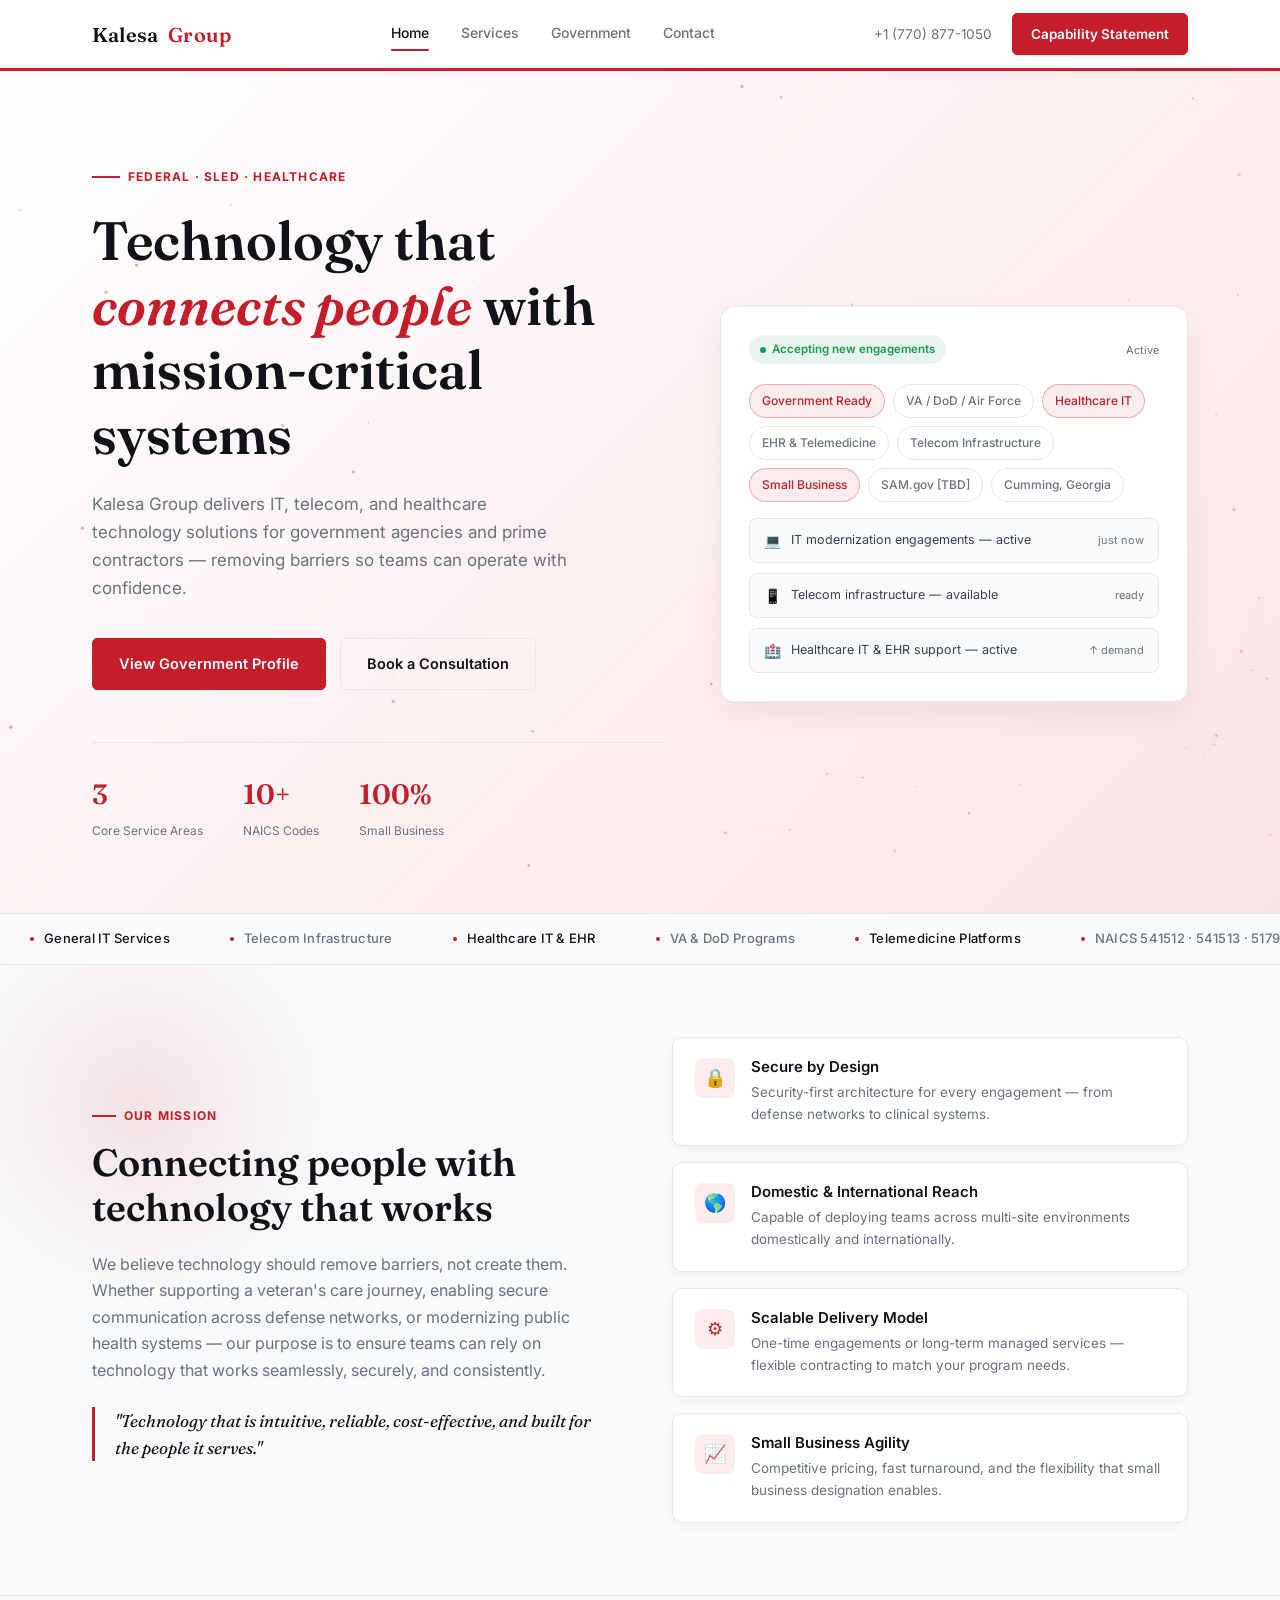
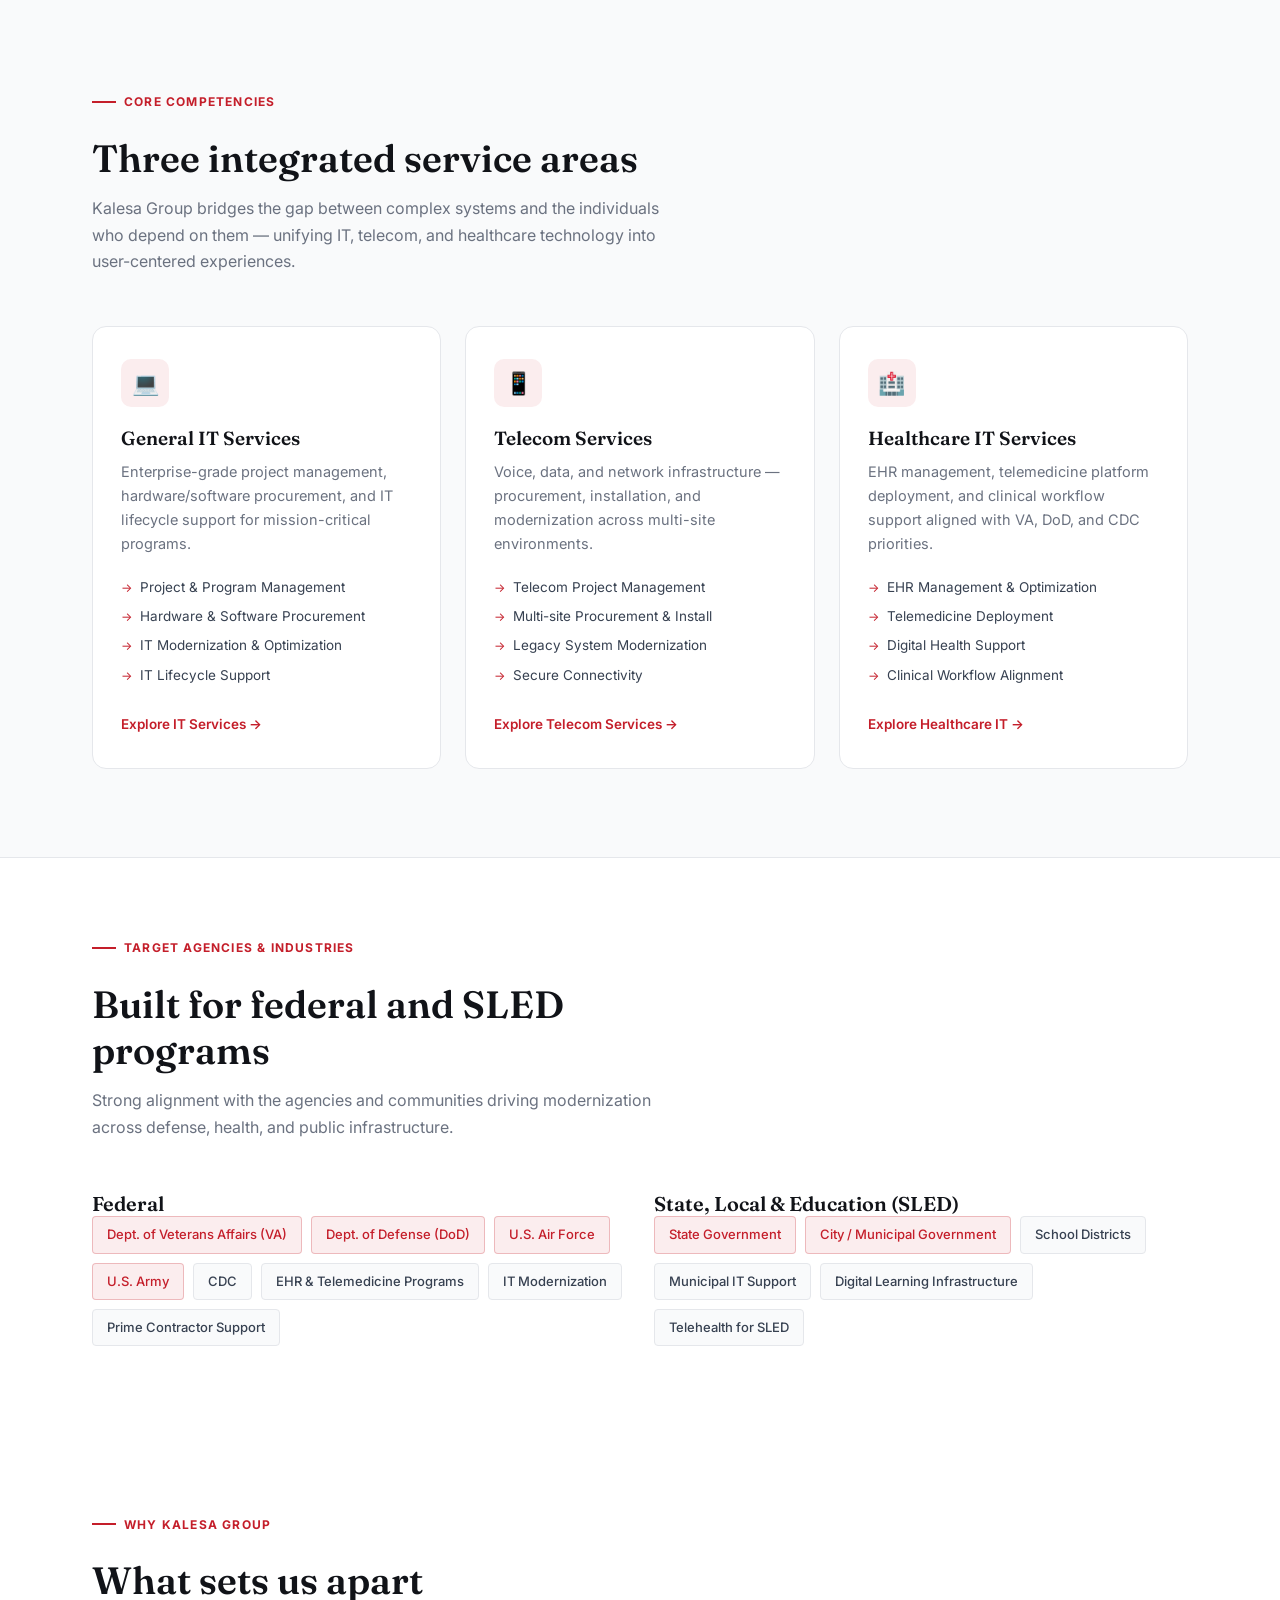
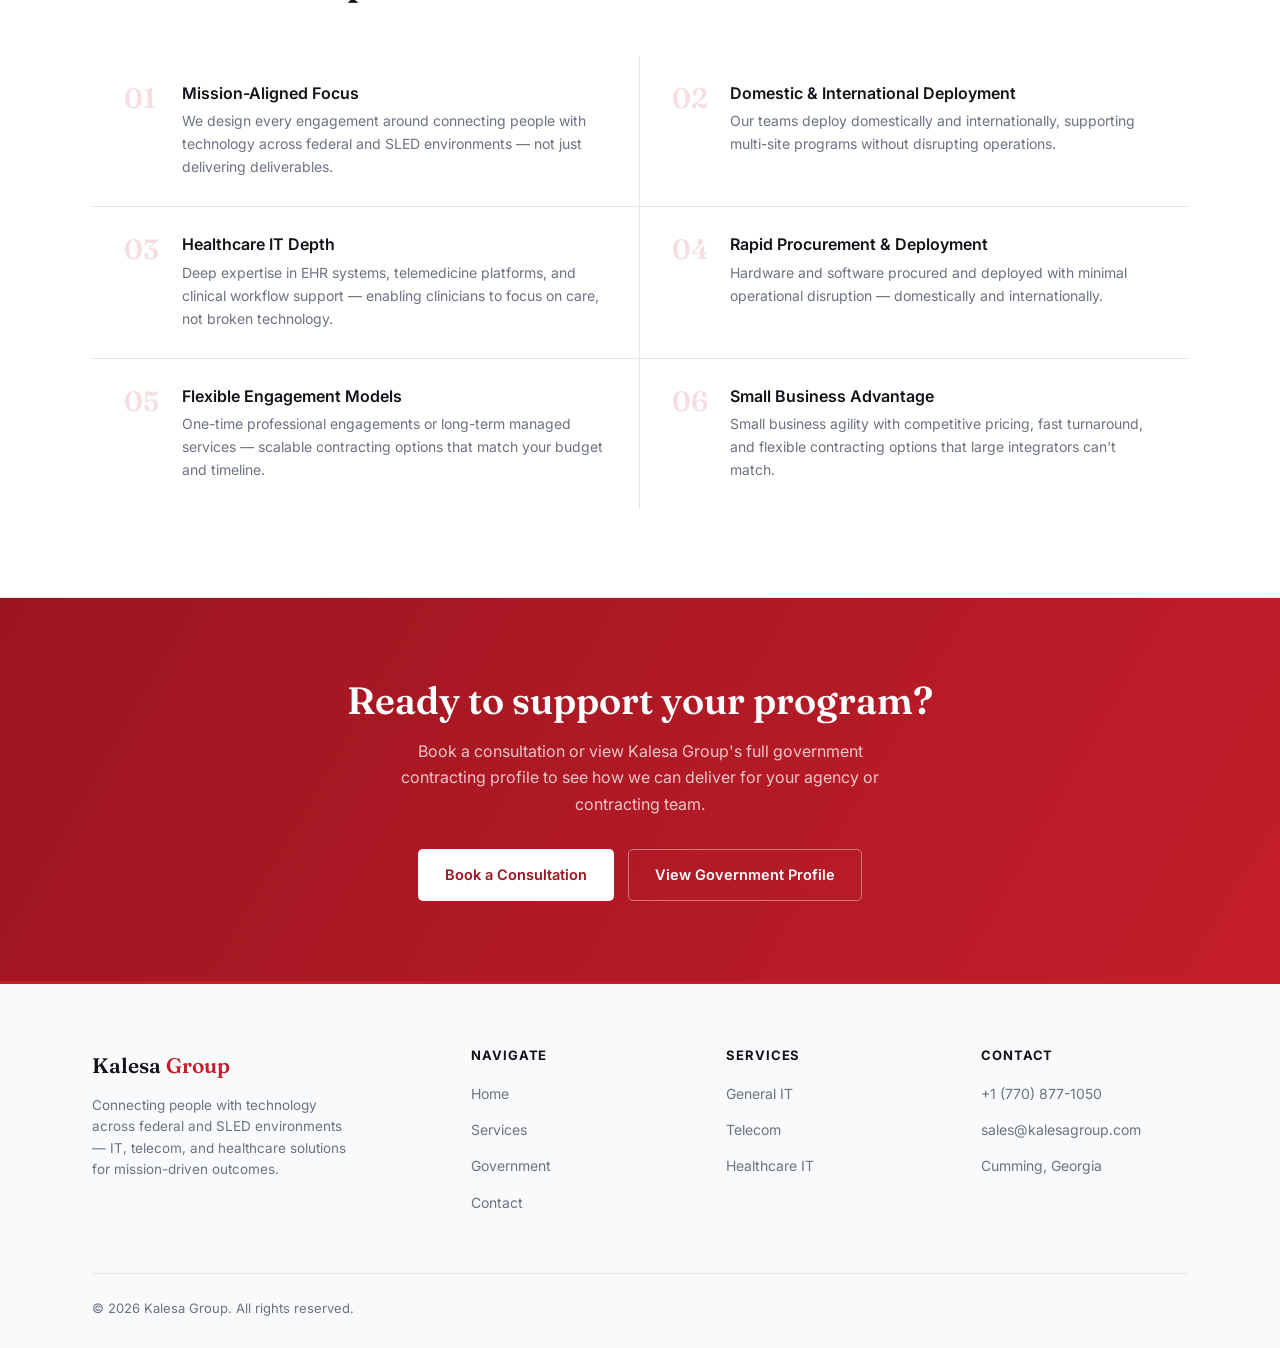
==== commit 29a138ef: "initial hosted version sent to the client" ====
--- a/index.html
+++ b/index.html
@@ -17,19 +17,16 @@
   <div class="header-inner">
     <a href="index.html" class="logo">
       Kalesa <span class="logo-accent">Group</span>
-      <span class="logo-badge">GovCon</span>
     </a>
     <nav class="nav-links" id="navLinks">
       <a href="index.html">Home</a>
       <a href="services.html">Services</a>
-      <a href="govcon.html">Government</a>
+      <a href="government.html">Government</a>
       <a href="contact.html">Contact</a>
     </nav>
     <div class="header-right">
       <span class="header-phone">+1 (770) 877-1050</span>
-      <a href="contact.html" class="btn btn-primary btn-sm">Capability Statement</a>
-    </div>
-    <button class="nav-toggle" aria-label="Open menu">
+<a href="assets/capability-statement.pdf" class="btn btn-primary btn-sm" target="_blank" rel="noopener">Capability Statement</a>    <button class="nav-toggle" aria-label="Open menu">
       <span></span><span></span><span></span>
     </button>
   </div>
@@ -45,7 +42,7 @@
       <h1>Technology that <em>connects people</em> with mission-critical systems</h1>
       <p class="lead">Kalesa Group delivers IT, telecom, and healthcare technology solutions for government agencies and prime contractors — removing barriers so teams can operate with confidence.</p>
       <div class="hero-actions">
-        <a href="govcon.html" class="btn btn-primary">View GovCon Profile</a>
+        <a href="government.html" class="btn btn-primary">View Government Profile</a>
         <a href="contact.html" class="btn btn-secondary">Book a Consultation</a>
       </div>
       <div class="hero-stats">
@@ -54,7 +51,7 @@
           <div class="label">Core Service Areas</div>
         </div>
         <div class="hero-stat">
-          <div class="num counter" data-target="9" data-suffix="+">9+</div>
+          <div class="num counter" data-target="10" data-suffix="+">10+</div>
           <div class="label">NAICS Codes</div>
         </div>
         <div class="hero-stat">
@@ -68,10 +65,10 @@
       <div class="hero-card">
         <div class="hero-card-top">
           <span class="live-badge"><span class="live-dot"></span>Accepting new engagements</span>
-          <span style="font-size:11px;color:rgba(255,255,255,.35);">Active</span>
+          <span style="font-size:11px;color:var(--slate);">Active</span>
         </div>
         <div class="hero-card-tags">
-          <span class="tag-pill accent">GovCon Ready</span>
+          <span class="tag-pill accent">Government Ready</span>
           <span class="tag-pill">VA / DoD / Air Force</span>
           <span class="tag-pill accent">Healthcare IT</span>
           <span class="tag-pill">EHR &amp; Telemedicine</span>
@@ -122,8 +119,8 @@
 <section class="mission-strip">
   <div class="container mission-grid">
     <div class="mission-text reveal">
-      <span class="eyebrow" style="color:var(--red-light);">Our Mission</span>
-      <h2 style="color:var(--white);">Connecting people with technology that works</h2>
+      <span class="eyebrow">Our Mission</span>
+      <h2>Connecting people with technology that works</h2>
       <p>We believe technology should remove barriers, not create them. Whether supporting a veteran's care journey, enabling secure communication across defense networks, or modernizing public health systems — our purpose is to ensure teams can rely on technology that works seamlessly, securely, and consistently.</p>
       <blockquote class="mission-quote">
         "Technology that is intuitive, reliable, cost-effective, and built for the people it serves."
@@ -215,9 +212,9 @@
 <section class="agencies">
   <div class="container">
     <div class="section-head reveal">
-      <span class="eyebrow" style="color:var(--red-light);">Target Agencies &amp; Industries</span>
-      <h2 style="color:var(--white);">Built for federal and SLED programs</h2>
-      <p style="color:rgba(255,255,255,.55);">Strong alignment with the agencies and communities driving modernization across defense, health, and public infrastructure.</p>
+      <span class="eyebrow">Target Agencies &amp; Industries</span>
+      <h2>Built for federal and SLED programs</h2>
+      <p>Strong alignment with the agencies and communities driving modernization across defense, health, and public infrastructure.</p>
     </div>
     <div class="agencies-grid">
       <div>
@@ -236,10 +233,8 @@
       <div>
         <h3>State, Local &amp; Education (SLED)</h3>
         <div class="agency-tags">
-          <span class="agency-tag primary">State of Georgia</span>
-          <span class="agency-tag primary">City of Atlanta</span>
-          <span class="agency-tag">City of Cumming</span>
-          <span class="agency-tag">City of Johns Creek</span>
+          <span class="agency-tag primary">State Government</span>
+          <span class="agency-tag primary">City / Municipal Government</span>
           <span class="agency-tag">School Districts</span>
           <span class="agency-tag">Municipal IT Support</span>
           <span class="agency-tag">Digital Learning Infrastructure</span>
@@ -308,10 +303,10 @@
 <section class="cta-band">
   <div class="container reveal">
     <h2>Ready to support your program?</h2>
-    <p>Book a consultation or view Kalesa Group's full GovCon profile to see how we can deliver for your agency or contracting team.</p>
+    <p>Book a consultation or view Kalesa Group's full government contracting profile to see how we can deliver for your agency or contracting team.</p>
     <div class="cta-actions">
       <a href="contact.html" class="btn btn-white">Book a Consultation</a>
-      <a href="govcon.html" class="btn btn-ghost-white">View GovCon Profile</a>
+      <a href="government.html" class="btn btn-ghost-white">View Government Profile</a>
     </div>
   </div>
 </section>
@@ -329,7 +324,7 @@
         <ul>
           <li><a href="index.html">Home</a></li>
           <li><a href="services.html">Services</a></li>
-          <li><a href="govcon.html">GovCon Profile</a></li>
+          <li><a href="government.html">Government</a></li>
           <li><a href="contact.html">Contact</a></li>
         </ul>
       </div>
@@ -345,8 +340,8 @@
         <h4>Contact</h4>
         <ul>
           <li><a href="tel:+17708771050">+1 (770) 877-1050</a></li>
-          <li><a href="mailto:bong@kalesahealth.com">bong@kalesahealth.com</a></li>
-          <li><a href="#">Atlanta, Georgia</a></li>
+          <li><a href="mailto:sales@kalesagroup.com">sales@kalesagroup.com</a></li>
+          <li><a href="#">Cumming, Georgia</a></li>
         </ul>
       </div>
     </div>
--- a/css/styles.css
+++ b/css/styles.css
@@ -1,6 +1,6 @@
 /* ============================================
    Kalesa Group — styles.css
-   Palette: Crimson Red + Near-Black + Clean White
+   Palette: Crimson Red + Clean White/Light + Near-Black (text only)
    Extracted from Kalesa Health logo branding
    ============================================ */
 
@@ -68,8 +68,8 @@
 }
 .btn-primary         { background:var(--red); color:var(--white); border-color:var(--red); }
 .btn-primary:hover   { background:var(--red-dark); border-color:var(--red-dark); }
-.btn-secondary       { background:transparent; border-color:rgba(255,255,255,.3); color:var(--white); }
-.btn-secondary:hover { border-color:rgba(255,255,255,.7); background:rgba(255,255,255,.06); }
+.btn-secondary       { background:transparent; border-color:var(--border); color:var(--dark); }
+.btn-secondary:hover { border-color:var(--dark); background:var(--off-white); }
 .btn-outline         { background:transparent; border-color:var(--border); color:var(--dark); }
 .btn-outline:hover   { border-color:var(--dark); }
 .btn-outline-red     { background:transparent; border-color:var(--red); color:var(--red); }
@@ -79,9 +79,10 @@
 /* ---- Header ---- */
 .site-header {
   position:sticky; top:0; z-index:100;
-  background:rgba(17,19,24,.97);
+  background:rgba(255,255,255,.97);
   backdrop-filter:blur(10px);
-  border-bottom:1px solid var(--border-dark);
+  border-bottom:3px solid var(--red);
+  box-shadow:0 1px 14px rgba(17,19,24,.05);
 }
 .header-inner {
   display:flex; align-items:center; justify-content:space-between;
@@ -90,7 +91,7 @@
 }
 .logo {
   font-family:var(--font-heading); font-size:20px; font-weight:600;
-  color:var(--white); letter-spacing:.01em;
+  color:var(--dark); letter-spacing:.01em;
   display:flex; align-items:center; gap:10px;
 }
 .logo-accent { color:var(--red); }
@@ -104,40 +105,41 @@
 .nav-links { display:flex; align-items:center; gap:32px; }
 .nav-links a {
   font-size:14px; font-weight:500;
-  color:rgba(255,255,255,.7);
+  color:var(--slate);
   transition:color .2s;
   position:relative; padding-bottom:2px;
 }
-.nav-links a:hover, .nav-links a.active { color:var(--white); }
+.nav-links a:hover, .nav-links a.active { color:var(--dark); }
 .nav-links a.active::after {
   content:''; position:absolute; bottom:-4px; left:0; right:0;
   height:2px; background:var(--red); border-radius:1px;
 }
 .header-right { display:flex; align-items:center; gap:20px; }
-.header-phone { font-size:13.5px; color:rgba(255,255,255,.55); }
+.header-phone { font-size:13.5px; color:var(--slate); }
 .nav-toggle { display:none; background:none; border:none; cursor:pointer; padding:4px; }
-.nav-toggle span { display:block; width:22px; height:2px; background:var(--white); margin:5px 0; transition:all .25s; }
+.nav-toggle span { display:block; width:22px; height:2px; background:var(--dark); margin:5px 0; transition:all .25s; }
 
 /* Mobile nav open state */
 .nav-links.nav-open {
   display:flex; flex-direction:column;
   position:absolute; top:68px; left:0; right:0;
-  background:var(--dark-2);
+  background:var(--white);
   padding:20px 32px; gap:18px;
-  border-bottom:1px solid var(--border-dark);
+  border-bottom:3px solid var(--red);
+  box-shadow:0 12px 24px rgba(17,19,24,.08);
   z-index:200;
 }
 
 /* ---- Page hero (inner pages) ---- */
 .page-hero {
-  background:var(--dark-2);
-  background:linear-gradient(135deg, var(--dark) 0%, var(--dark-2) 60%, var(--dark-3) 100%);
+  background:linear-gradient(135deg, #FFFFFF 0%, #FDF1F2 55%, #FBE4E6 100%);
   padding:72px 0 68px;
   position:relative; overflow:hidden;
+  border-bottom:1px solid var(--border);
 }
 .page-hero .container { position:relative; z-index:2; }
-.page-hero h1 { color:var(--white); margin-bottom:16px; font-size:clamp(28px,4vw,44px); }
-.page-hero p  { color:rgba(255,255,255,.65); font-size:17px; max-width:560px; }
+.page-hero h1 { color:var(--dark); margin-bottom:16px; font-size:clamp(28px,4vw,44px); }
+.page-hero p  { color:var(--slate); font-size:17px; max-width:560px; }
 .page-hero-eyebrow { color:var(--red); }
 
 /* ---- Section base ---- */
@@ -157,8 +159,7 @@
 
 /* Hero */
 .hero {
-  background:var(--dark);
-  background:linear-gradient(135deg, #0E1115 0%, #181D26 55%, #1F1A1C 100%);
+  background:linear-gradient(135deg, #FFFFFF 0%, #FDF1F2 50%, #FBE4E6 100%);
   padding:96px 0 0;
   position:relative; overflow:hidden;
   min-height:600px;
@@ -181,41 +182,41 @@
   display:flex; align-items:center; gap:8px;
 }
 .hero-eyebrow::before { content:''; display:block; width:28px; height:2px; background:var(--red); }
-.hero h1 { color:var(--white); margin-bottom:22px; }
-.hero h1 em { font-style:italic; color:var(--red-light); }
-.hero .lead { color:rgba(255,255,255,.65); font-size:17px; max-width:480px; margin-bottom:36px; }
+.hero h1 { color:var(--dark); margin-bottom:22px; }
+.hero h1 em { font-style:italic; color:var(--red); }
+.hero .lead { color:var(--slate); font-size:17px; max-width:480px; margin-bottom:36px; }
 .hero-actions { display:flex; gap:14px; flex-wrap:wrap; margin-bottom:52px; }
 
 .hero-stats {
   display:flex; gap:40px;
   padding-top:28px;
-  border-top:1px solid rgba(255,255,255,.1);
+  border-top:1px solid var(--border);
 }
 .hero-stat .num {
-  font-family:var(--font-heading); font-size:28px; font-weight:600; color:var(--red-light);
-}
-.hero-stat .label { font-size:12px; color:rgba(255,255,255,.5); margin-top:4px; }
+  font-family:var(--font-heading); font-size:28px; font-weight:600; color:var(--red);
+}
+.hero-stat .label { font-size:12px; color:var(--slate); margin-top:4px; }
 
 /* Hero card */
 .hero-card {
-  background:rgba(255,255,255,.04);
-  border:1px solid rgba(255,255,255,.09);
+  background:var(--white);
+  border:1px solid var(--border);
   border-radius:var(--radius-lg); padding:28px;
-  backdrop-filter:blur(8px);
+  box-shadow:0 12px 32px rgba(17,19,24,.06);
   transition:transform .3s, box-shadow .3s;
 }
-.hero-card:hover { transform:translateY(-4px); box-shadow:0 24px 48px rgba(0,0,0,.3); }
+.hero-card:hover { transform:translateY(-4px); box-shadow:0 24px 48px rgba(17,19,24,.1); }
 .hero-card-top {
   display:flex; align-items:center; justify-content:space-between;
   margin-bottom:20px;
 }
 .live-badge {
   display:inline-flex; align-items:center; gap:6px;
-  font-size:11.5px; font-weight:600; color:#6FCF97;
-  background:rgba(111,207,151,.1); padding:5px 11px; border-radius:20px;
+  font-size:11.5px; font-weight:600; color:#1C9A57;
+  background:rgba(28,154,87,.1); padding:5px 11px; border-radius:20px;
 }
 .live-dot {
-  width:6px; height:6px; border-radius:50%; background:#6FCF97;
+  width:6px; height:6px; border-radius:50%; background:#1C9A57;
   animation:pulseDot 2s ease-in-out infinite;
 }
 @keyframes pulseDot { 0%,100%{opacity:1;transform:scale(1)} 50%{opacity:.4;transform:scale(.7)} }
@@ -223,26 +224,26 @@
 .hero-card-tags { display:flex; flex-wrap:wrap; gap:8px; margin-bottom:16px; }
 .tag-pill {
   font-size:12px; font-weight:500;
-  color:rgba(255,255,255,.65);
-  border:1px solid rgba(255,255,255,.12);
+  color:var(--slate);
+  border:1px solid var(--border);
   padding:6px 12px; border-radius:20px;
 }
-.tag-pill.accent { color:var(--red-light); border-color:rgba(196,30,42,.35); background:rgba(196,30,42,.08); }
+.tag-pill.accent { color:var(--red); border-color:rgba(196,30,42,.3); background:var(--red-tint); }
 
 .activity-row {
   display:flex; align-items:center; gap:10px;
   margin-top:10px; padding:10px 14px;
-  background:rgba(255,255,255,.04);
-  border-radius:8px; border:1px solid rgba(255,255,255,.06);
+  background:var(--off-white);
+  border-radius:8px; border:1px solid var(--border);
 }
 .activity-icon { font-size:14px; flex-shrink:0; }
-.activity-text { font-size:12.5px; color:rgba(255,255,255,.65); flex:1; }
-.activity-meta { font-size:11px; color:rgba(255,255,255,.35); }
+.activity-text { font-size:12.5px; color:var(--mid); flex:1; }
+.activity-meta { font-size:11px; color:var(--slate); }
 
 /* Ticker */
 .ticker-wrap {
-  background:rgba(255,255,255,.04);
-  border-top:1px solid rgba(255,255,255,.07);
+  background:var(--off-white);
+  border-top:1px solid var(--border);
   overflow:hidden; padding:14px 0;
   position:relative; z-index:2;
 }
@@ -254,61 +255,64 @@
   display:inline-flex; align-items:center; gap:10px;
   padding:0 30px;
   font-size:13px; font-weight:500;
-  color:rgba(255,255,255,.55); letter-spacing:.02em;
+  color:var(--slate); letter-spacing:.02em;
 }
 .ticker-item .dot { width:4px; height:4px; border-radius:50%; background:var(--red); display:inline-block; flex-shrink:0; }
-.ticker-item.hi { color:rgba(255,255,255,.85); }
+.ticker-item.hi { color:var(--dark); }
 @keyframes tickerScroll { 0%{transform:translateX(0)} 100%{transform:translateX(-50%)} }
 
 /* Mission strip */
 .mission-strip {
-  background:var(--dark);
+  background:var(--off-white);
   padding:72px 0;
   position:relative; overflow:hidden;
+  border-top:1px solid var(--border);
+  border-bottom:1px solid var(--border);
 }
 .mission-strip::before {
   content:''; position:absolute;
   left:-60px; top:-60px;
   width:400px; height:400px;
-  background:radial-gradient(circle, rgba(196,30,42,.12) 0%, transparent 70%);
+  background:radial-gradient(circle, rgba(196,30,42,.10) 0%, transparent 70%);
   border-radius:50%;
 }
 .mission-grid {
   display:grid; grid-template-columns:1fr 1fr; gap:64px; align-items:center;
   position:relative; z-index:2;
 }
-.mission-text .eyebrow { color:var(--red-light); }
-.mission-text h2 { color:var(--white); margin-bottom:20px; }
-.mission-text p { color:rgba(255,255,255,.6); font-size:16px; margin-bottom:16px; }
+.mission-text .eyebrow { color:var(--red); }
+.mission-text h2 { color:var(--dark); margin-bottom:20px; }
+.mission-text p { color:var(--slate); font-size:16px; margin-bottom:16px; }
 .mission-quote {
   border-left:3px solid var(--red);
   padding-left:20px;
   font-family:var(--font-heading); font-style:italic;
-  font-size:17px; color:rgba(255,255,255,.8); line-height:1.6;
+  font-size:17px; color:var(--dark); line-height:1.6;
   margin-top:24px;
 }
 
 .mission-pillars { display:flex; flex-direction:column; gap:16px; }
 .pillar {
-  background:rgba(255,255,255,.04);
-  border:1px solid rgba(255,255,255,.08);
+  background:var(--white);
+  border:1px solid var(--border);
   border-radius:var(--radius-md);
   padding:20px 22px;
   display:flex; align-items:flex-start; gap:16px;
-  transition:border-color .2s, background .2s;
-}
-.pillar:hover { border-color:rgba(196,30,42,.4); background:rgba(196,30,42,.05); }
+  box-shadow:0 4px 14px rgba(17,19,24,.04);
+  transition:border-color .2s, background .2s, box-shadow .2s;
+}
+.pillar:hover { border-color:rgba(196,30,42,.35); box-shadow:0 8px 22px rgba(196,30,42,.08); }
 .pillar-icon {
   width:40px; height:40px; border-radius:8px;
-  background:rgba(196,30,42,.15); color:var(--red-light);
+  background:var(--red-tint); color:var(--red);
   display:flex; align-items:center; justify-content:center;
   font-size:18px; flex-shrink:0;
 }
-.pillar-text h4 { color:var(--white); font-family:var(--font-body); font-size:15px; font-weight:600; margin-bottom:5px; }
-.pillar-text p  { font-size:13.5px; color:rgba(255,255,255,.5); }
+.pillar-text h4 { color:var(--dark); font-family:var(--font-body); font-size:15px; font-weight:600; margin-bottom:5px; }
+.pillar-text p  { font-size:13.5px; color:var(--slate); }
 
 /* Services overview */
-.services-overview { background:var(--off-white); }
+.services-overview { background:var(--off-white); border-bottom:1px solid var(--border); }
 .services-grid-3 { display:grid; grid-template-columns:repeat(3,1fr); gap:24px; }
 .svc-card {
   background:var(--white);
@@ -351,13 +355,13 @@
 .svc-link:hover { gap:8px; }
 
 /* Target agencies */
-.agencies { background:var(--dark); padding:72px 0; }
-.agencies h2 { color:var(--white); }
+.agencies { background:var(--white); padding:72px 0; }
+.agencies h2 { color:var(--dark); }
 .agencies-grid {
   display:grid; grid-template-columns:1fr 1fr; gap:28px; margin-top:48px;
 }
 .agency-col h3 {
-  color:var(--red-light); font-family:var(--font-body);
+  color:var(--red); font-family:var(--font-body);
   font-size:13px; font-weight:700;
   letter-spacing:.08em; text-transform:uppercase;
   margin-bottom:16px;
@@ -366,16 +370,16 @@
 .agency-col h3::before { content:''; display:block; width:20px; height:2px; background:var(--red); }
 .agency-tags { display:flex; flex-wrap:wrap; gap:9px; }
 .agency-tag {
-  font-size:13px; font-weight:500; color:rgba(255,255,255,.75);
-  background:rgba(255,255,255,.05); border:1px solid rgba(255,255,255,.1);
+  font-size:13px; font-weight:500; color:var(--mid);
+  background:var(--off-white); border:1px solid var(--border);
   padding:7px 14px; border-radius:4px;
   transition:all .2s;
 }
-.agency-tag:hover { background:rgba(196,30,42,.15); border-color:rgba(196,30,42,.4); color:var(--white); }
-.agency-tag.primary { color:var(--red-light); border-color:rgba(196,30,42,.3); background:rgba(196,30,42,.08); }
+.agency-tag:hover { background:var(--red-tint); border-color:rgba(196,30,42,.35); color:var(--red); }
+.agency-tag.primary { color:var(--red); border-color:rgba(196,30,42,.25); background:var(--red-tint); }
 
 /* Differentiators */
-.differentiators { background:var(--white); }
+.differentiators { background:var(--white); border-bottom:1px solid var(--border); }
 .diff-grid { display:grid; grid-template-columns:repeat(2,1fr); gap:0; }
 .diff-item {
   padding:28px 32px;
@@ -414,23 +418,26 @@
 .svc-detail-grid { display:grid; grid-template-columns:300px 1fr; gap:56px; align-items:start; }
 .svc-detail-sidebar {
   position:sticky; top:88px;
-  background:var(--dark);
+  background:var(--white);
+  border:1px solid var(--border);
+  border-left:4px solid var(--red);
   border-radius:var(--radius-lg); padding:28px;
-  color:var(--white);
-}
-.svc-detail-sidebar h3 { color:var(--white); font-size:18px; margin-bottom:16px; }
+  color:var(--dark);
+  box-shadow:0 8px 24px rgba(17,19,24,.05);
+}
+.svc-detail-sidebar h3 { color:var(--dark); font-size:18px; margin-bottom:16px; }
 .svc-detail-sidebar .svc-icon-lg {
   width:56px; height:56px; border-radius:12px;
-  background:rgba(196,30,42,.2); color:var(--red-light);
+  background:var(--red-tint); color:var(--red);
   display:flex; align-items:center; justify-content:center;
   font-size:26px; margin-bottom:20px;
 }
-.svc-detail-sidebar p { color:rgba(255,255,255,.6); font-size:14px; }
-.sidebar-naics { margin-top:20px; padding-top:20px; border-top:1px solid rgba(255,255,255,.1); }
-.sidebar-naics .label { font-size:11px; text-transform:uppercase; letter-spacing:.08em; color:rgba(255,255,255,.35); margin-bottom:8px; }
+.svc-detail-sidebar p { color:var(--slate); font-size:14px; }
+.sidebar-naics { margin-top:20px; padding-top:20px; border-top:1px solid var(--border); }
+.sidebar-naics .label { font-size:11px; text-transform:uppercase; letter-spacing:.08em; color:var(--slate); margin-bottom:8px; }
 .naics-chip {
   display:inline-block; font-size:12px; font-weight:600;
-  color:var(--red-light); background:rgba(196,30,42,.12);
+  color:var(--red); background:var(--red-tint);
   border:1px solid rgba(196,30,42,.25);
   padding:4px 9px; border-radius:3px; margin:3px 3px 0 0;
 }
@@ -450,18 +457,20 @@
 /* ============ GOVCON PAGE ============ */
 .govcon-profile-grid { display:grid; grid-template-columns:1fr 1.4fr; gap:56px; align-items:start; }
 .govcon-facts {
-  background:var(--dark); border-radius:var(--radius-lg); padding:32px;
+  background:var(--white); border:1px solid var(--border); border-left:4px solid var(--red);
+  border-radius:var(--radius-lg); padding:32px;
   position:sticky; top:88px;
-}
-.govcon-facts h3 { color:var(--white); font-size:16px; margin-bottom:24px; }
+  box-shadow:0 8px 24px rgba(17,19,24,.05);
+}
+.govcon-facts h3 { color:var(--dark); font-size:16px; margin-bottom:24px; }
 .fact-row {
   display:flex; justify-content:space-between;
-  padding:12px 0; border-bottom:1px solid rgba(255,255,255,.08);
+  padding:12px 0; border-bottom:1px solid var(--border);
 }
 .fact-row:last-child { border-bottom:none; }
-.fact-label { font-size:12px; text-transform:uppercase; letter-spacing:.06em; color:rgba(255,255,255,.4); }
-.fact-value { font-size:14px; font-weight:600; color:var(--white); text-align:right; }
-.fact-value.red { color:var(--red-light); }
+.fact-label { font-size:12px; text-transform:uppercase; letter-spacing:.06em; color:var(--slate); }
+.fact-value { font-size:14px; font-weight:600; color:var(--dark); text-align:right; }
+.fact-value.red { color:var(--red); }
 
 .naics-table { width:100%; border-collapse:collapse; margin-top:16px; }
 .naics-table th {
@@ -489,26 +498,28 @@
 /* ============ CONTACT PAGE ============ */
 .contact-grid { display:grid; grid-template-columns:1fr 1.4fr; gap:64px; align-items:start; }
 .contact-info-box {
-  background:var(--dark); border-radius:var(--radius-lg); padding:36px;
+  background:var(--white); border:1px solid var(--border); border-left:4px solid var(--red);
+  border-radius:var(--radius-lg); padding:36px;
   position:sticky; top:88px;
-}
-.contact-info-box h3 { color:var(--white); font-size:18px; margin-bottom:24px; }
+  box-shadow:0 8px 24px rgba(17,19,24,.05);
+}
+.contact-info-box h3 { color:var(--dark); font-size:18px; margin-bottom:24px; }
 .contact-row {
   display:flex; gap:14px; align-items:flex-start;
   margin-bottom:20px; padding-bottom:20px;
-  border-bottom:1px solid rgba(255,255,255,.08);
+  border-bottom:1px solid var(--border);
 }
 .contact-row:last-of-type { border-bottom:none; }
 .contact-icon {
   width:38px; height:38px; border-radius:8px;
-  background:rgba(196,30,42,.15); color:var(--red-light);
+  background:var(--red-tint); color:var(--red);
   display:flex; align-items:center; justify-content:center;
   font-size:16px; flex-shrink:0;
 }
-.contact-label { font-size:11px; text-transform:uppercase; letter-spacing:.07em; color:rgba(255,255,255,.35); margin-bottom:4px; }
-.contact-value { font-size:15px; font-weight:500; color:var(--white); }
-.contact-value a { color:var(--white); transition:color .2s; }
-.contact-value a:hover { color:var(--red-light); }
+.contact-label { font-size:11px; text-transform:uppercase; letter-spacing:.07em; color:var(--slate); margin-bottom:4px; }
+.contact-value { font-size:15px; font-weight:500; color:var(--dark); }
+.contact-value a { color:var(--dark); transition:color .2s; }
+.contact-value a:hover { color:var(--red); }
 
 .contact-form { background:var(--white); border:1px solid var(--border); border-radius:var(--radius-lg); padding:40px; }
 .contact-form h3 { margin-bottom:24px; font-size:22px; }
@@ -533,23 +544,23 @@
 .form-group textarea { resize:vertical; min-height:120px; }
 
 /* ============ FOOTER ============ */
-.site-footer { background:var(--dark); color:rgba(255,255,255,.6); padding:64px 0 28px; }
+.site-footer { background:var(--off-white); color:var(--slate); padding:64px 0 28px; border-top:3px solid var(--red); }
 .footer-grid { display:grid; grid-template-columns:1.6fr 1fr 1fr 1fr; gap:48px; margin-bottom:48px; }
-.footer-logo { font-family:var(--font-heading); font-size:21px; font-weight:600; color:var(--white); margin-bottom:12px; }
-.footer-logo span { color:var(--red-light); }
-.footer-tagline { font-size:13.5px; color:rgba(255,255,255,.4); max-width:260px; line-height:1.6; }
-.footer-col h4 { font-family:var(--font-body); color:var(--white); font-size:13px; font-weight:700; text-transform:uppercase; letter-spacing:.07em; margin-bottom:16px; }
+.footer-logo { font-family:var(--font-heading); font-size:21px; font-weight:600; color:var(--dark); margin-bottom:12px; }
+.footer-logo span { color:var(--red); }
+.footer-tagline { font-size:13.5px; color:var(--slate); max-width:260px; line-height:1.6; }
+.footer-col h4 { font-family:var(--font-body); color:var(--dark); font-size:13px; font-weight:700; text-transform:uppercase; letter-spacing:.07em; margin-bottom:16px; }
 .footer-col ul { list-style:none; }
 .footer-col li { margin-bottom:10px; }
-.footer-col a { font-size:14px; color:rgba(255,255,255,.45); transition:color .2s; }
-.footer-col a:hover { color:var(--red-light); }
+.footer-col a { font-size:14px; color:var(--slate); transition:color .2s; }
+.footer-col a:hover { color:var(--red); }
 .footer-bottom {
-  border-top:1px solid rgba(255,255,255,.08); padding-top:24px;
+  border-top:1px solid var(--border); padding-top:24px;
   display:flex; justify-content:space-between; font-size:13px;
-  color:rgba(255,255,255,.3); flex-wrap:wrap; gap:12px; align-items:center;
-}
-.footer-bottom a { color:rgba(255,255,255,.4); }
-.footer-bottom a:hover { color:var(--red-light); }
+  color:var(--slate); flex-wrap:wrap; gap:12px; align-items:center;
+}
+.footer-bottom a { color:var(--slate); }
+.footer-bottom a:hover { color:var(--red); }
 
 /* ============ ANIMATIONS ============ */
 .js-ready .reveal { opacity:0; transform:translateY(26px); transition:opacity .6s ease, transform .6s ease; }
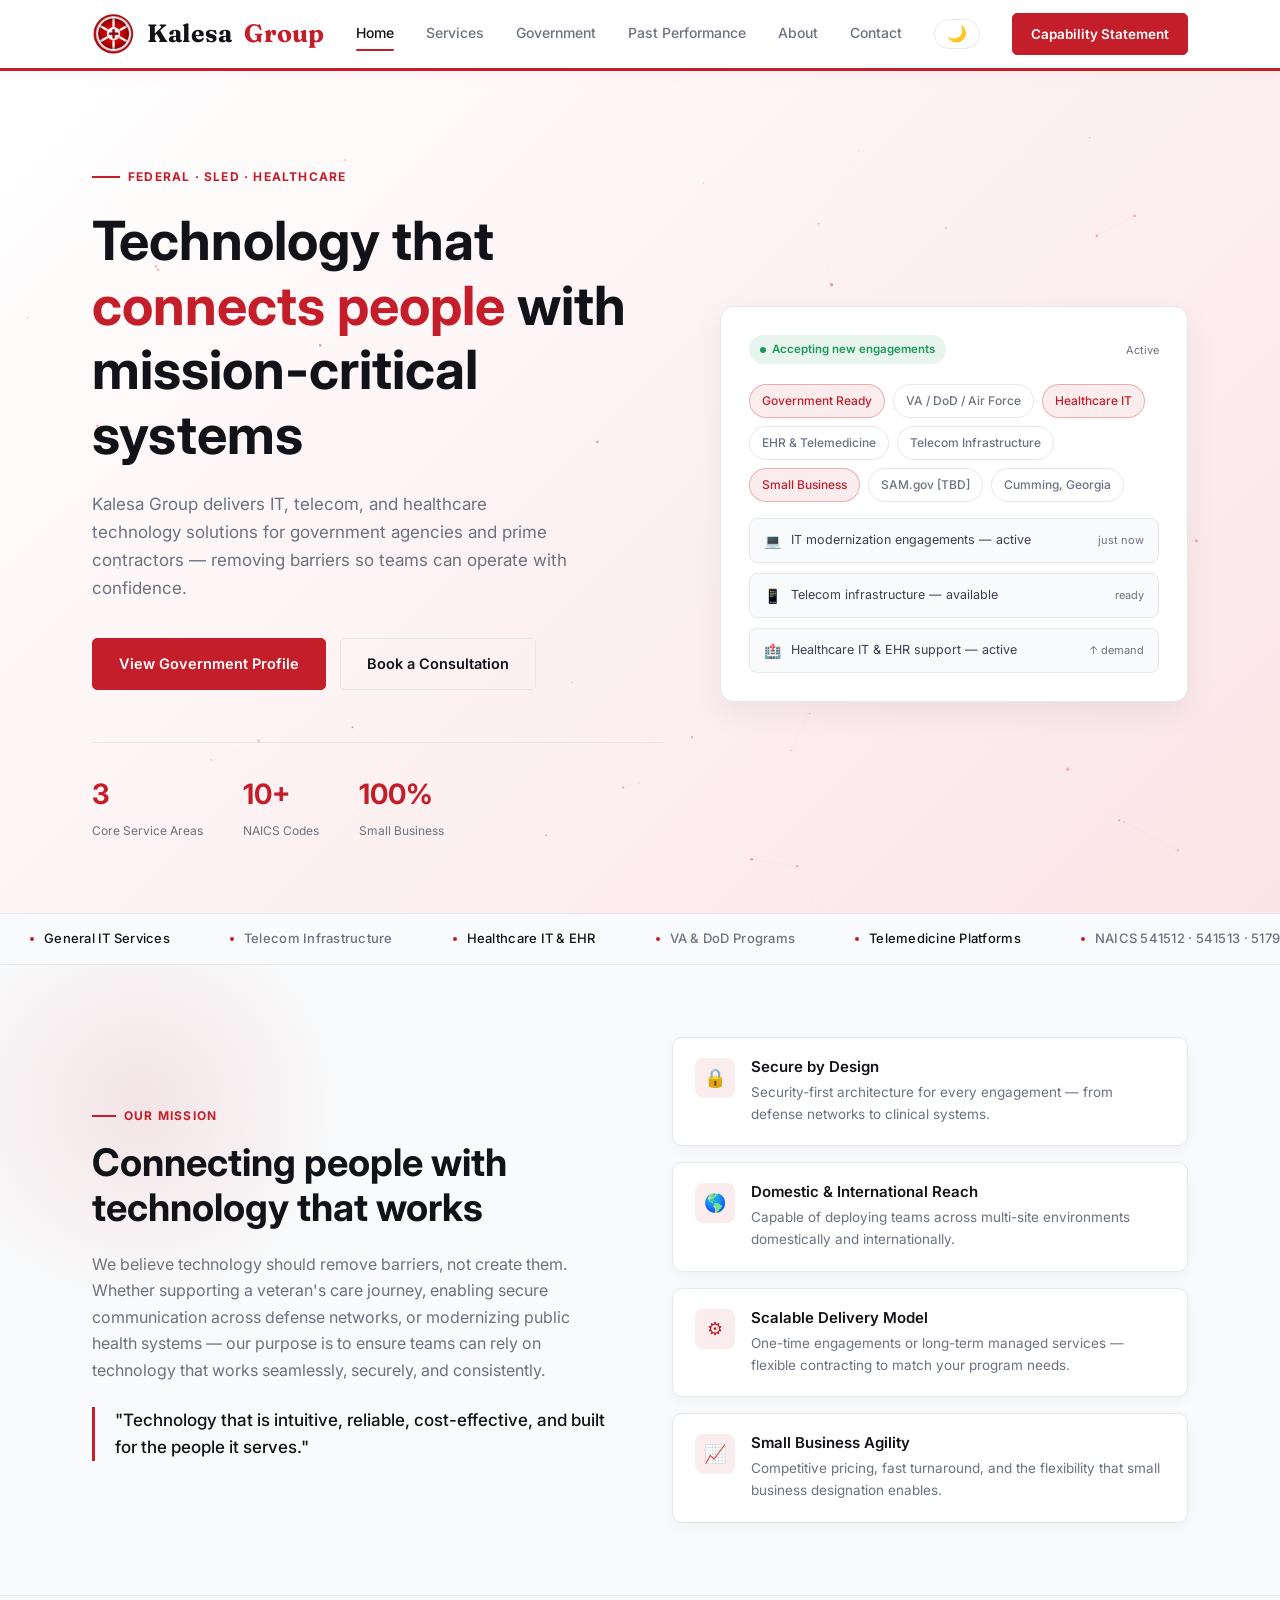
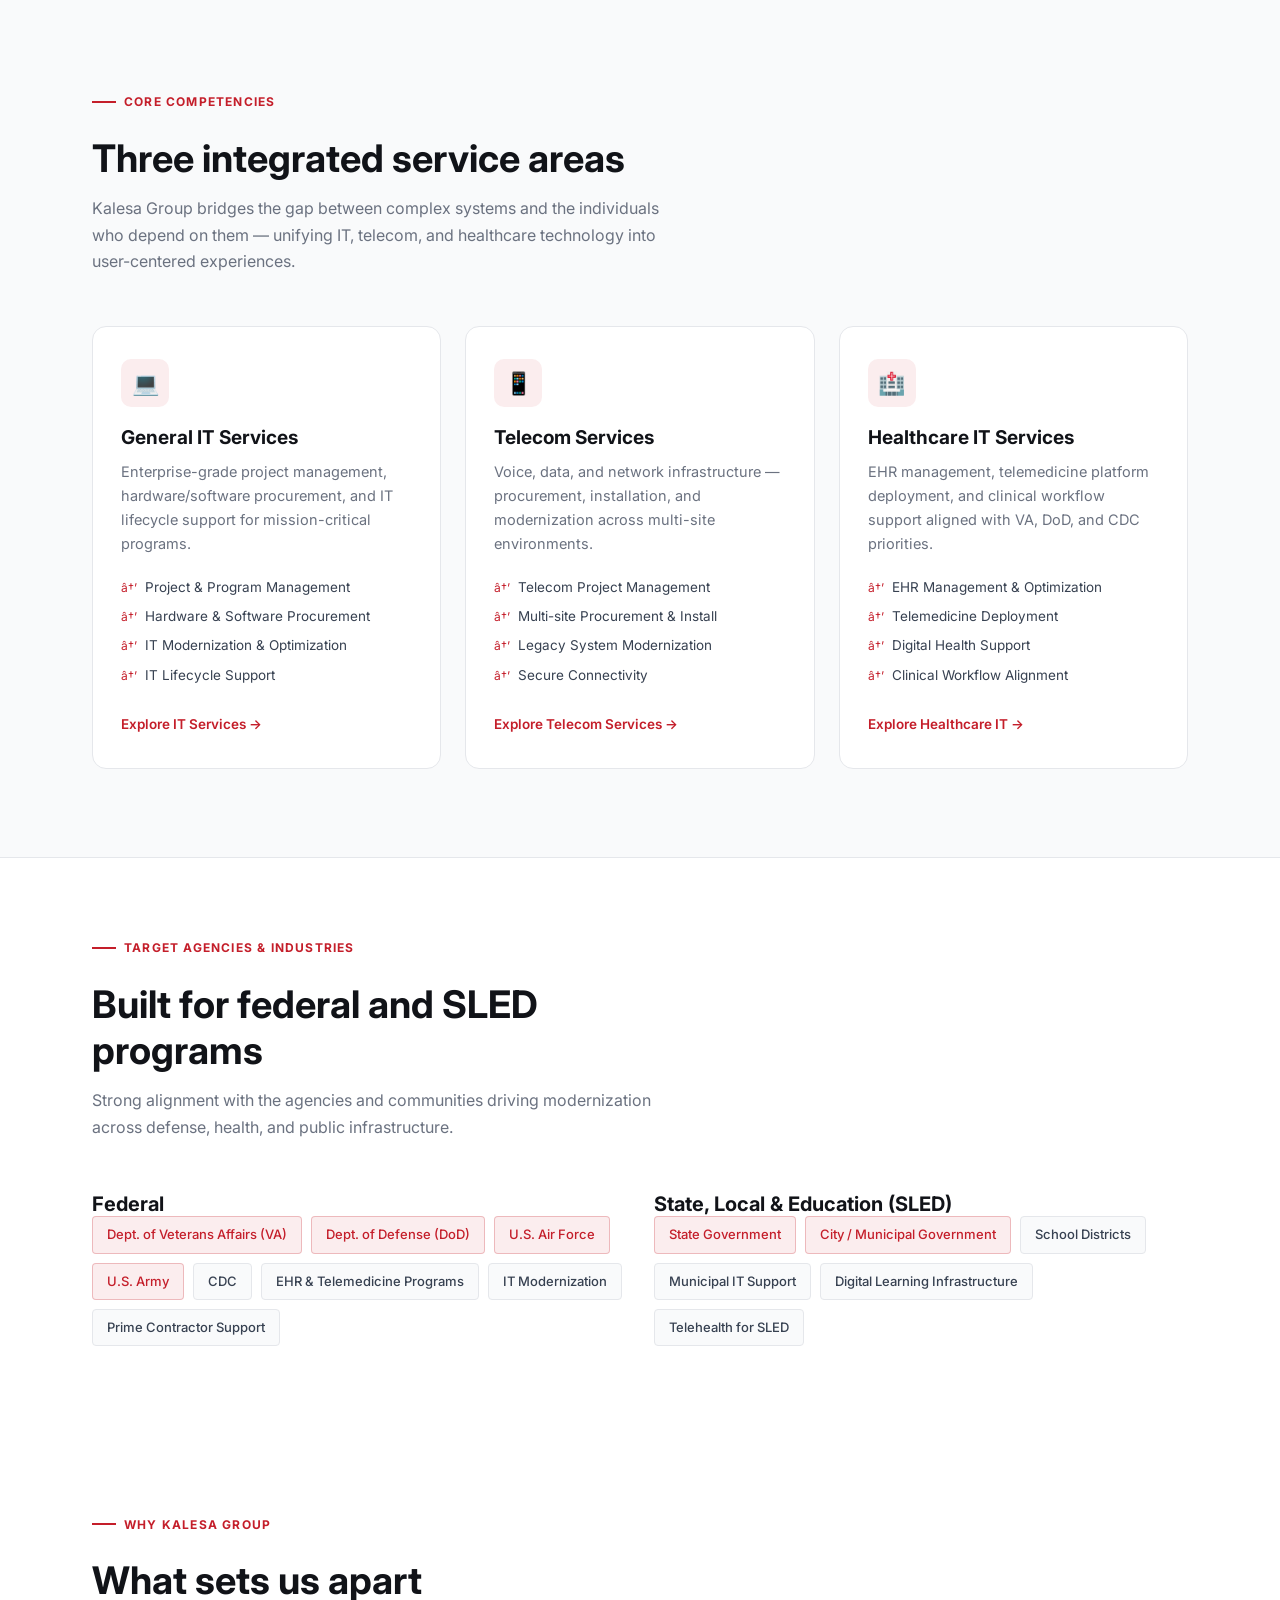
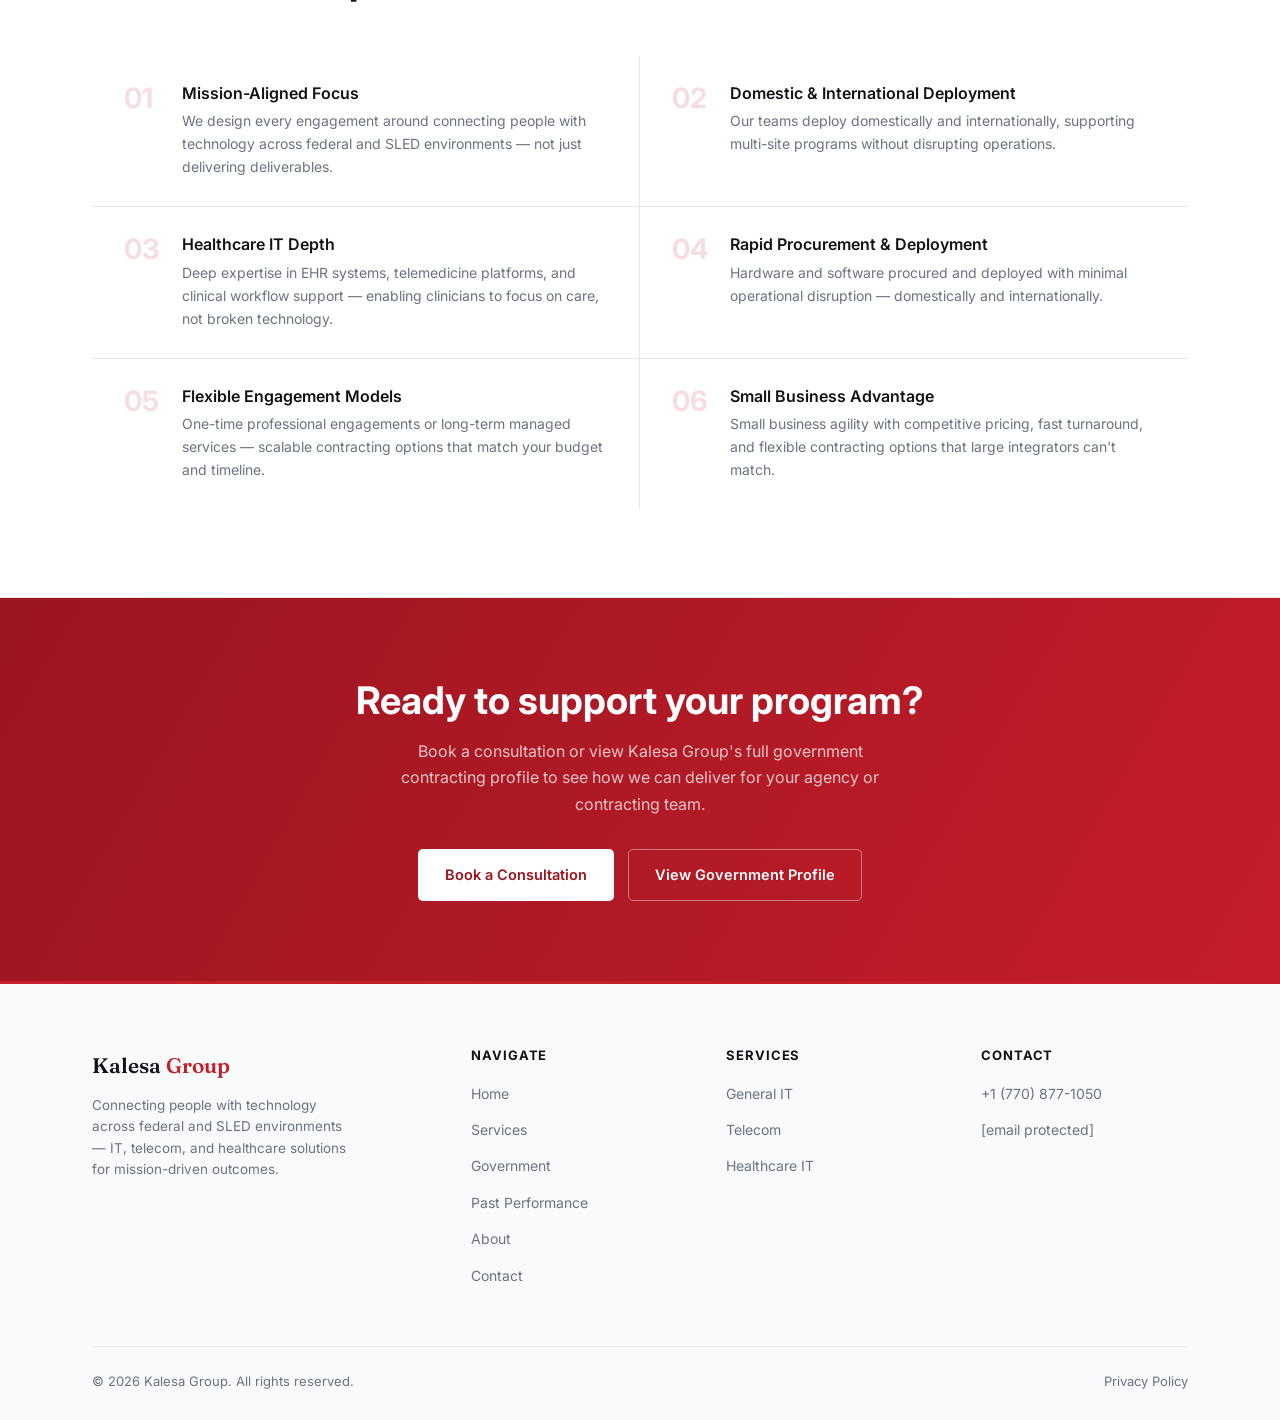
==== commit 4d57f037: "final working copy" ====
--- a/index.html
+++ b/index.html
@@ -1,3 +1,4 @@
+
 <!DOCTYPE html>
 <html lang="en">
 <head>
@@ -16,17 +17,21 @@
 <header class="site-header">
   <div class="header-inner">
     <a href="index.html" class="logo">
+      <img src="assets/images/logo.png" alt="Kalesa Group" class="logo-mark" width="42" height="42">
       Kalesa <span class="logo-accent">Group</span>
     </a>
     <nav class="nav-links" id="navLinks">
       <a href="index.html">Home</a>
       <a href="services.html">Services</a>
       <a href="government.html">Government</a>
+      <a href="past-performance.html">Past Performance</a>
+      <a href="about.html">About</a>
       <a href="contact.html">Contact</a>
+      <a href="assets/capability-statement.pdf" target="_blank" rel="noopener" class="nav-cta-mobile">Capability Statement</a>
+      <button id="themeToggle" class="theme-toggle" aria-label="Toggle dark mode">🌙</button>
     </nav>
     <div class="header-right">
-      <span class="header-phone">+1 (770) 877-1050</span>
-<a href="assets/capability-statement.pdf" class="btn btn-primary btn-sm" target="_blank" rel="noopener">Capability Statement</a>    <button class="nav-toggle" aria-label="Open menu">
+<a href="assets/capability-statement.pdf" class="btn btn-primary btn-sm header-cta" target="_blank" rel="noopener">Capability Statement</a>    <button class="nav-toggle" aria-label="Open menu">
       <span></span><span></span><span></span>
     </button>
   </div>
@@ -325,6 +330,8 @@
           <li><a href="index.html">Home</a></li>
           <li><a href="services.html">Services</a></li>
           <li><a href="government.html">Government</a></li>
+          <li><a href="past-performance.html">Past Performance</a></li>
+          <li><a href="about.html">About</a></li>
           <li><a href="contact.html">Contact</a></li>
         </ul>
       </div>
@@ -340,17 +347,19 @@
         <h4>Contact</h4>
         <ul>
           <li><a href="tel:+17708771050">+1 (770) 877-1050</a></li>
-          <li><a href="mailto:sales@kalesagroup.com">sales@kalesagroup.com</a></li>
-          <li><a href="#">Cumming, Georgia</a></li>
+          <li><a href="/cdn-cgi/l/email-protection#0c7f6d60697f4c676d60697f6d6b7e63797c226f6361"><span class="__cf_email__" data-cfemail="a9dac8c5ccdae9c2c8c5ccdac8cedbc6dcd987cac6c4">[email&#160;protected]</span></a></li>
+          <!-- <li><a href="#">Cumming, Georgia</a></li> -->
         </ul>
       </div>
     </div>
     <div class="footer-bottom">
       <span>&copy; 2026 Kalesa Group. All rights reserved.</span>
+      <span><a href="privacy-policy.html">Privacy Policy</a></span>
     </div>
   </div>
 </footer>
 
-<script src="js/main.js"></script>
+<script data-cfasync="false" src="/cdn-cgi/scripts/5c5dd728/cloudflare-static/email-decode.min.js"></script><script src="js/main.js"></script>
+<script type="module" src="https://static.cloudflareinsights.com/beacon.min.js/v4513226cdae34746b4dedf0b4dfa099e1781791509496" integrity="sha512-ZE9pZaUXND66v380QUtch/5sE9tPFh2zg45pR2PB0CVkCtOREv2AJKkSidISWkysEuQ0EH8faUU5du78bx87UQ==" data-cf-beacon='{"version":"2024.11.0","token":"b13c76791dc9449486a951482c24b711","r":1}' crossorigin="anonymous"></script>
 </body>
 </html>
--- a/css/styles.css
+++ b/css/styles.css
@@ -1,7 +1,12 @@
 /* ============================================
-   Kalesa Group — styles.css
+   Kalesa Group â€” styles.css
    Palette: Crimson Red + Clean White/Light + Near-Black (text only)
    Extracted from Kalesa Health logo branding
+
+   FONT CHANGE (2026-07-31):
+   --font-heading swapped from Fraunces â†’ Inter (sans-serif)
+   Fraunces retained for logo only via --font-display
+   font-style:italic removed from h1 em + mission-quote
    ============================================ */
 
 :root {
@@ -20,7 +25,9 @@
   --white:        #FFFFFF;
   --off-white:    #F9FAFB;
 
-  --font-heading: 'Fraunces', Georgia, serif;
+  /* â”€â”€ FONT CHANGE: headings now use Inter (no quirky Fraunces "f") â”€â”€ */
+  --font-heading: 'Inter', -apple-system, BlinkMacSystemFont, 'Segoe UI', sans-serif;
+  --font-display: 'Fraunces', Georgia, serif; /* logo + footer wordmark only */
   --font-body:    'Inter', -apple-system, BlinkMacSystemFont, 'Segoe UI', sans-serif;
   --max-width:    1160px;
   --radius-sm:    5px;
@@ -34,7 +41,8 @@
 img   { max-width:100%; display:block; }
 a     { text-decoration:none; color:inherit; }
 
-h1,h2,h3,h4 { font-family: var(--font-heading); font-weight:600; line-height:1.2; color: var(--dark); }
+/* Headings: Inter 700 â€” clean "f", consistent with body text style */
+h1,h2,h3,h4 { font-family: var(--font-body); font-weight:700; line-height:1.2; color: var(--dark); }
 h1  { font-size: clamp(34px, 5vw, 54px); }
 h2  { font-size: clamp(26px, 3.5vw, 38px); }
 h3  { font-size: 20px; }
@@ -89,11 +97,13 @@
   padding:0 32px; height:68px;
   max-width:var(--max-width); margin:0 auto;
 }
+/* Logo keeps Fraunces â€” it's a wordmark, not running text */
 .logo {
-  font-family:var(--font-heading); font-size:20px; font-weight:600;
+  font-family: var(--font-display); font-size:25px; font-weight:700;
   color:var(--dark); letter-spacing:.01em;
-  display:flex; align-items:center; gap:10px;
-}
+  display:flex; align-items:center; gap:12px;
+}
+.logo-mark { height:42px; width:auto; display:block; flex-shrink:0; }
 .logo-accent { color:var(--red); }
 .logo-badge {
   font-family:var(--font-body); font-size:10px; font-weight:700;
@@ -115,7 +125,6 @@
   height:2px; background:var(--red); border-radius:1px;
 }
 .header-right { display:flex; align-items:center; gap:20px; }
-.header-phone { font-size:13.5px; color:var(--slate); }
 .nav-toggle { display:none; background:none; border:none; cursor:pointer; padding:4px; }
 .nav-toggle span { display:block; width:22px; height:2px; background:var(--dark); margin:5px 0; transition:all .25s; }
 
@@ -183,7 +192,8 @@
 }
 .hero-eyebrow::before { content:''; display:block; width:28px; height:2px; background:var(--red); }
 .hero h1 { color:var(--dark); margin-bottom:22px; }
-.hero h1 em { font-style:italic; color:var(--red); }
+/* â”€â”€ NO italic on em â€” Inter italic "f" also looks off; use color only â”€â”€ */
+.hero h1 em { font-style:normal; color:var(--red); }
 .hero .lead { color:var(--slate); font-size:17px; max-width:480px; margin-bottom:36px; }
 .hero-actions { display:flex; gap:14px; flex-wrap:wrap; margin-bottom:52px; }
 
@@ -193,7 +203,7 @@
   border-top:1px solid var(--border);
 }
 .hero-stat .num {
-  font-family:var(--font-heading); font-size:28px; font-weight:600; color:var(--red);
+  font-size:28px; font-weight:700; color:var(--red);
 }
 .hero-stat .label { font-size:12px; color:var(--slate); margin-top:4px; }
 
@@ -283,12 +293,13 @@
 .mission-text .eyebrow { color:var(--red); }
 .mission-text h2 { color:var(--dark); margin-bottom:20px; }
 .mission-text p { color:var(--slate); font-size:16px; margin-bottom:16px; }
+/* â”€â”€ NO italic â€” just the red border and weight convey emphasis â”€â”€ */
 .mission-quote {
   border-left:3px solid var(--red);
   padding-left:20px;
-  font-family:var(--font-heading); font-style:italic;
+  font-style:normal;
   font-size:17px; color:var(--dark); line-height:1.6;
-  margin-top:24px;
+  margin-top:24px; font-weight:500;
 }
 
 .mission-pillars { display:flex; flex-direction:column; gap:16px; }
@@ -346,7 +357,7 @@
   font-size:13.5px; color:var(--mid);
   display:flex; align-items:flex-start; gap:8px;
 }
-.svc-list li::before { content:'→'; color:var(--red); font-size:12px; flex-shrink:0; margin-top:2px; }
+.svc-list li::before { content:'â†’'; color:var(--red); font-size:12px; flex-shrink:0; margin-top:2px; }
 .svc-link {
   font-size:13.5px; font-weight:600; color:var(--red);
   display:inline-flex; align-items:center; gap:4px;
@@ -392,7 +403,7 @@
 .diff-item:nth-last-child(-n+2) { border-bottom:none; }
 .diff-item:hover { background:var(--off-white); }
 .diff-num {
-  font-family:var(--font-heading); font-size:28px; font-weight:600;
+  font-size:28px; font-weight:700;
   color:rgba(196,30,42,.15); line-height:1; flex-shrink:0; min-width:40px;
 }
 .diff-item h4 { font-size:16px; margin-bottom:6px; font-family:var(--font-body); font-weight:600; }
@@ -480,7 +491,7 @@
 }
 .naics-table td { padding:13px 14px; border-bottom:1px solid var(--border); font-size:14px; }
 .naics-table tr:hover td { background:var(--off-white); }
-.naics-code-cell { font-weight:700; color:var(--red); font-family:var(--font-heading); font-size:14px; }
+.naics-code-cell { font-weight:700; color:var(--red); font-size:14px; }
 .naics-cat-badge {
   font-size:11px; font-weight:600; letter-spacing:.05em; text-transform:uppercase;
   padding:3px 8px; border-radius:3px;
@@ -503,6 +514,16 @@
   position:sticky; top:88px;
   box-shadow:0 8px 24px rgba(17,19,24,.05);
 }
+.schedule-cta {
+  background:linear-gradient(120deg, var(--red-dark) 0%, var(--red) 100%);
+  border-radius:var(--radius-lg); padding:28px;
+  margin-bottom:32px; text-align:center;
+  box-shadow:0 12px 28px rgba(196,30,42,.28);
+}
+.schedule-cta-icon { font-size:30px; margin-bottom:10px; }
+.schedule-cta h4 { color:#fff; font-size:19px; margin-bottom:6px; }
+.schedule-cta p { color:rgba(255,255,255,.9); font-size:13.5px; line-height:1.5; margin-bottom:20px; }
+.schedule-cta .btn { width:100%; justify-content:center; padding:14px; font-size:15px; font-weight:700; }
 .contact-info-box h3 { color:var(--dark); font-size:18px; margin-bottom:24px; }
 .contact-row {
   display:flex; gap:14px; align-items:flex-start;
@@ -526,6 +547,8 @@
 .form-row { display:grid; grid-template-columns:1fr 1fr; gap:16px; }
 .form-group { margin-bottom:18px; }
 .form-group label { display:block; font-size:13.5px; font-weight:600; color:var(--mid); margin-bottom:7px; }
+.field-note { font-size:12px; color:var(--slate); margin-top:6px; display:flex; justify-content:space-between; }
+.field-note .char-count.ok { color:#1C9A57; }
 .form-group input,
 .form-group select,
 .form-group textarea {
@@ -544,9 +567,10 @@
 .form-group textarea { resize:vertical; min-height:120px; }
 
 /* ============ FOOTER ============ */
+/* Footer wordmark keeps Fraunces â€” intentional display type */
 .site-footer { background:var(--off-white); color:var(--slate); padding:64px 0 28px; border-top:3px solid var(--red); }
 .footer-grid { display:grid; grid-template-columns:1.6fr 1fr 1fr 1fr; gap:48px; margin-bottom:48px; }
-.footer-logo { font-family:var(--font-heading); font-size:21px; font-weight:600; color:var(--dark); margin-bottom:12px; }
+.footer-logo { font-family: var(--font-display); font-size:21px; font-weight:600; color:var(--dark); margin-bottom:12px; }
 .footer-logo span { color:var(--red); }
 .footer-tagline { font-size:13.5px; color:var(--slate); max-width:260px; line-height:1.6; }
 .footer-col h4 { font-family:var(--font-body); color:var(--dark); font-size:13px; font-weight:700; text-transform:uppercase; letter-spacing:.07em; margin-bottom:16px; }
@@ -597,13 +621,142 @@
   .svc-detail-sidebar, .govcon-facts, .contact-info-box { position:static; }
   .footer-grid { grid-template-columns:1fr 1fr; gap:36px; }
 }
+@media (max-width:1180px) and (min-width:681px) {
+  .header-inner { padding:0 20px; }
+  .nav-links { gap:16px; }
+  .nav-links a { font-size:13px; }
+  .header-right { gap:12px; }
+  .header-cta { padding:8px 14px; font-size:12.5px; }
+}
+.nav-links .nav-cta-mobile { display:none; }
 @media (max-width:680px) {
   .nav-links:not(.nav-open){ display:none; }
   .nav-toggle { display:block; }
-  .header-phone { display:none; }
+  .header-cta { display:none; }
+  .nav-links.nav-open .nav-cta-mobile {
+    display:inline-flex; align-items:center; justify-content:center;
+    background:var(--red); color:#fff !important; font-weight:600;
+    font-size:14px; padding:12px 18px; border-radius:8px; margin-top:6px;
+  }
   .container { padding:0 20px; }
   section { padding:64px 0; }
   .hero-stats { gap:24px; flex-wrap:wrap; }
   .svc-items-grid, .form-row { grid-template-columns:1fr; }
   .footer-grid { grid-template-columns:1fr; }
 }
+@media (min-width:681px) {
+  .nav-links a { white-space:nowrap; }
+}
+
+
+/* ============================================================
+   DARK MODE
+   Toggle via <html data-theme="dark">
+   JS saves preference to localStorage
+   ============================================================ */
+
+/* â”€â”€ Toggle button in header â”€â”€ */
+.theme-toggle {
+  background: none; border: 1.5px solid var(--border);
+  border-radius: 20px; cursor: pointer;
+  padding: 6px 12px; font-size: 16px; line-height: 1;
+  color: var(--slate); transition: all .2s ease;
+  display: flex; align-items: center; gap: 6px;
+}
+.theme-toggle:hover { border-color: var(--red); color: var(--red); }
+
+/* â”€â”€ Dark mode variable overrides â”€â”€ */
+[data-theme="dark"] {
+  --dark:      #F1F3F5;
+  --mid:       #D1D5DB;
+  --slate:     #9CA3AF;
+  --border:    rgba(255,255,255,0.10);
+  --light:     #1E2636;
+  --white:     #141B27;
+  --off-white: #1A2235;
+}
+
+[data-theme="dark"] body {
+  background: #0D1117;
+  color: var(--dark);
+}
+
+/* Header */
+[data-theme="dark"] .site-header {
+  background: rgba(13,17,23,.97);
+}
+[data-theme="dark"] .nav-links.nav-open {
+  background: #141B27;
+}
+
+/* Hero */
+[data-theme="dark"] .hero {
+  background: linear-gradient(135deg, #0D1117 0%, #141B27 55%, #1A0B10 100%);
+}
+[data-theme="dark"] .page-hero {
+  background: linear-gradient(135deg, #141B27 0%, #1A0B10 55%, #200D12 100%);
+}
+[data-theme="dark"] .page-hero h1 { color: var(--dark); }
+
+/* Cards & surfaces */
+[data-theme="dark"] .hero-card,
+[data-theme="dark"] .pillar,
+[data-theme="dark"] .svc-card,
+[data-theme="dark"] .svc-item-card,
+[data-theme="dark"] .svc-detail-sidebar,
+[data-theme="dark"] .govcon-facts,
+[data-theme="dark"] .contact-info-box,
+[data-theme="dark"] .contact-form {
+  background: #1E2636;
+}
+
+[data-theme="dark"] .activity-row,
+[data-theme="dark"] .ticker-wrap {
+  background: #1A2235;
+}
+
+/* Tables */
+[data-theme="dark"] .naics-table th,
+[data-theme="dark"] .psc-table th {
+  background: #1E2636;
+  color: var(--slate);
+}
+[data-theme="dark"] .naics-table tr:hover td,
+[data-theme="dark"] .psc-table tr:hover td {
+  background: #232F45;
+}
+
+/* Form inputs */
+[data-theme="dark"] .form-group input,
+[data-theme="dark"] .form-group select,
+[data-theme="dark"] .form-group textarea {
+  background: #1A2235;
+  color: var(--dark);
+  border-color: rgba(255,255,255,0.12);
+}
+[data-theme="dark"] .form-group input::placeholder,
+[data-theme="dark"] .form-group textarea::placeholder {
+  color: var(--slate);
+}
+
+/* Diff items hover */
+[data-theme="dark"] .diff-item:hover { background: #1E2636; }
+
+/* Section backgrounds */
+[data-theme="dark"] .services-overview,
+[data-theme="dark"] .mission-strip,
+[data-theme="dark"] .svc-detail-section:nth-child(even) {
+  background: #1A2235;
+}
+[data-theme="dark"] .agencies { background: #141B27; }
+[data-theme="dark"] .differentiators { background: #141B27; }
+
+/* Footer */
+[data-theme="dark"] .site-footer { background: #0D1117; }
+[data-theme="dark"] .footer-logo { color: #F1F3F5; }
+
+/* Headings inside dark surfaces */
+[data-theme="dark"] h1,
+[data-theme="dark"] h2,
+[data-theme="dark"] h3,
+[data-theme="dark"] h4 { color: var(--dark); }
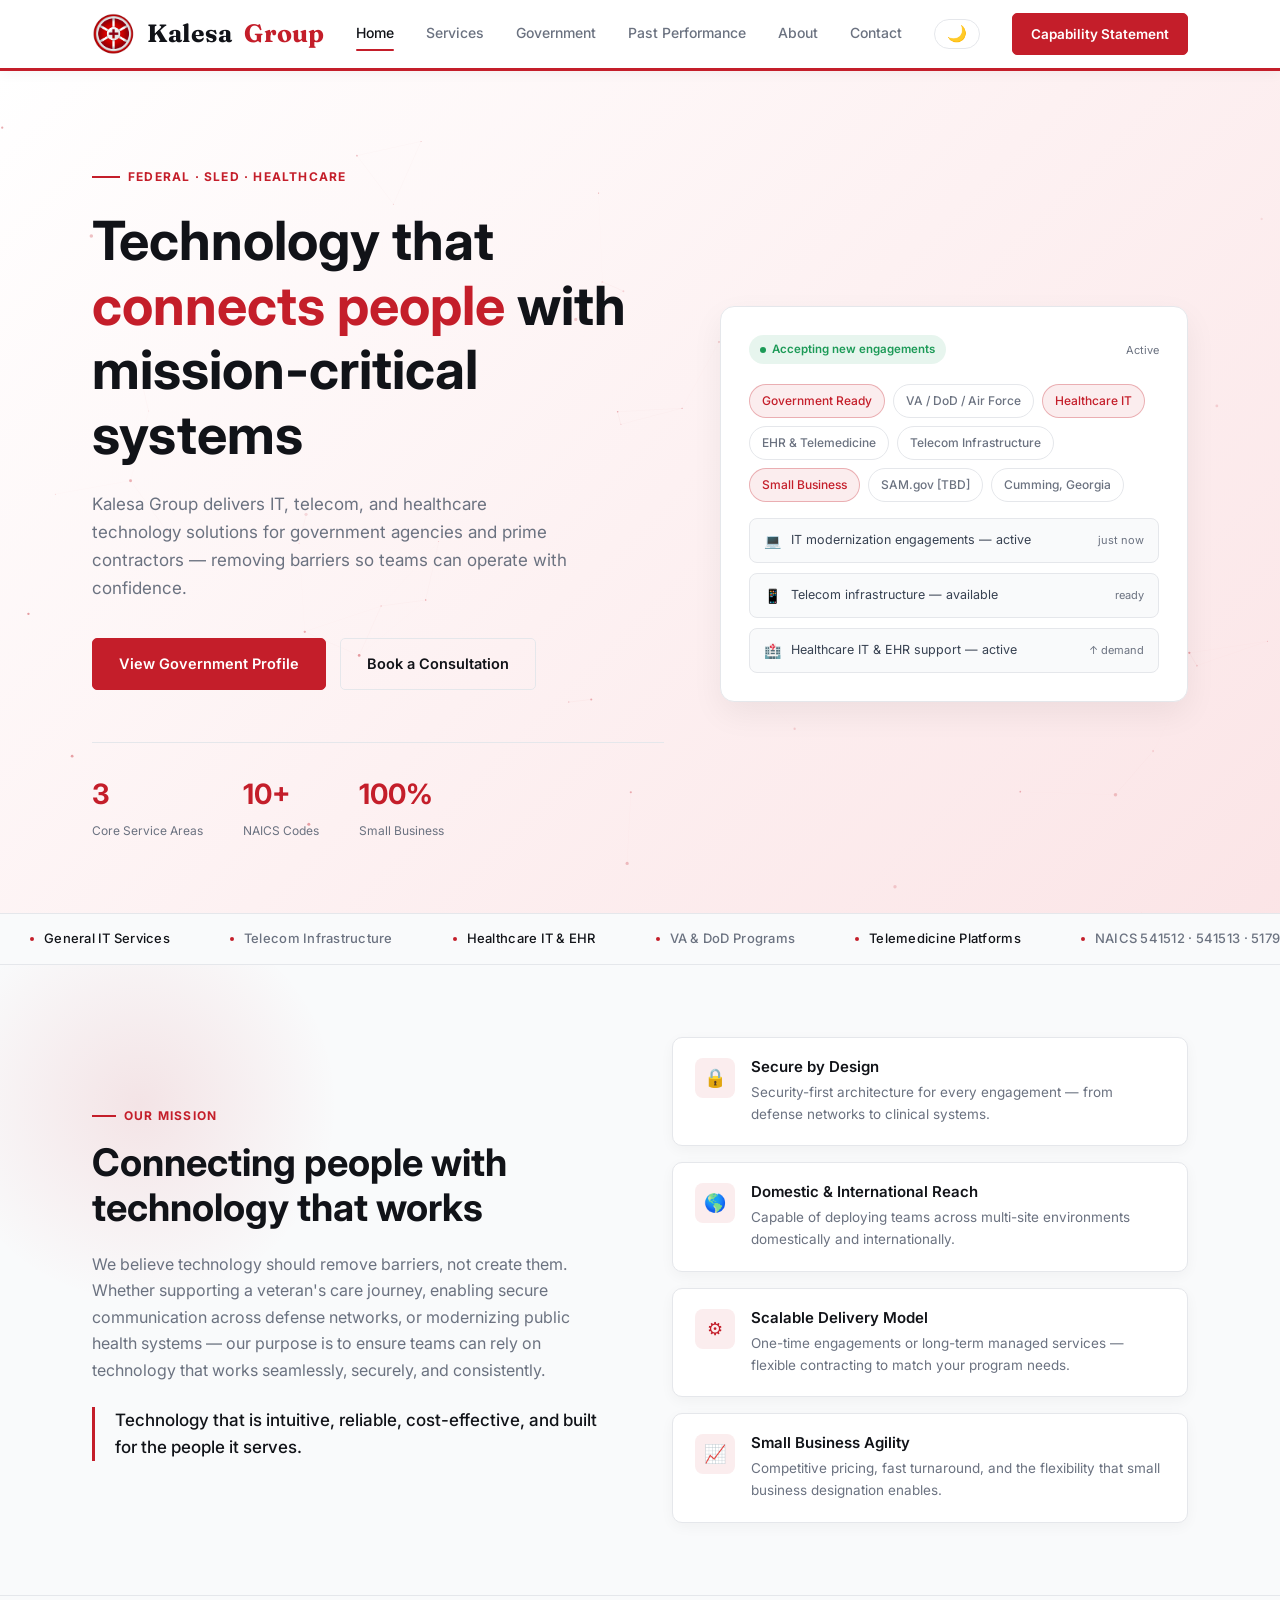
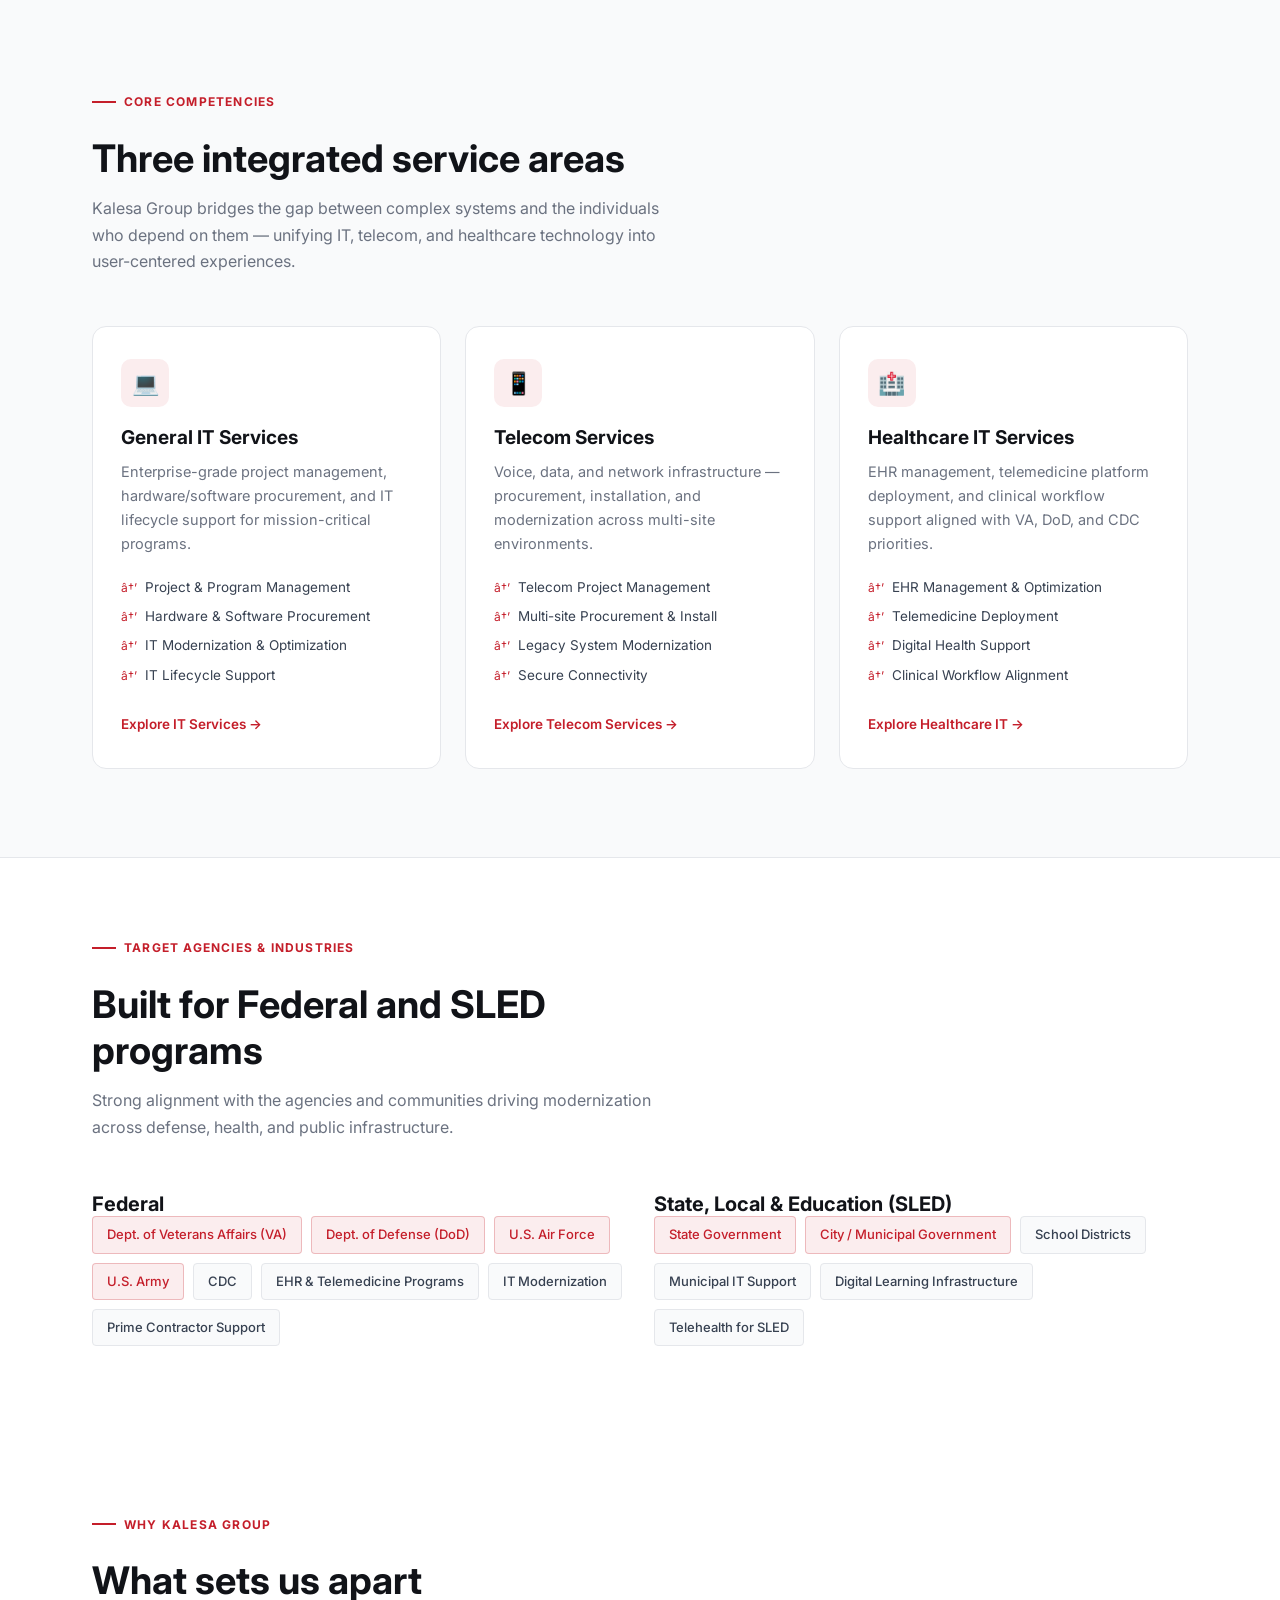
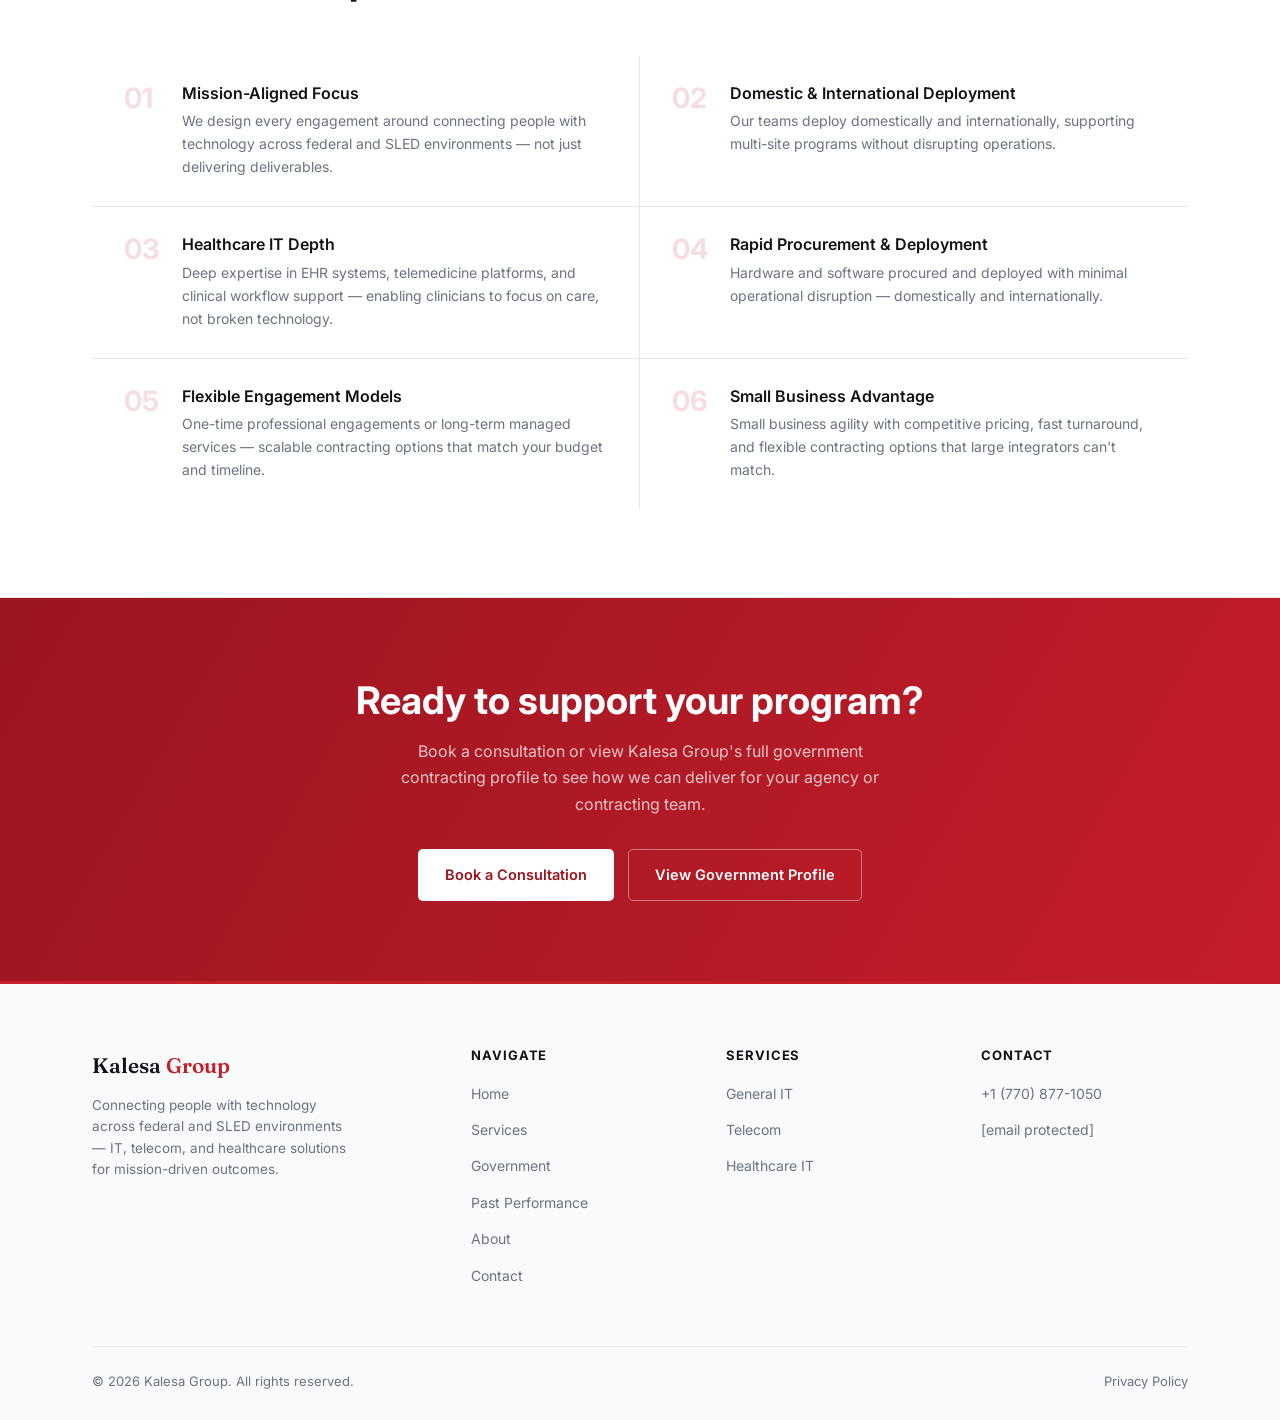
==== commit 7297888f: "Add Decap CMS: admin, data layer, and data-cms tags" ====
--- a/index.html
+++ b/index.html
@@ -45,7 +45,7 @@
     <div class="hero-content">
       <div class="hero-eyebrow">Federal &middot; SLED &middot; Healthcare</div>
       <h1>Technology that <em>connects people</em> with mission-critical systems</h1>
-      <p class="lead">Kalesa Group delivers IT, telecom, and healthcare technology solutions for government agencies and prime contractors — removing barriers so teams can operate with confidence.</p>
+      <p class="lead" data-cms="home:hero.lead">Kalesa Group delivers IT, telecom, and healthcare technology solutions for government agencies and prime contractors — removing barriers so teams can operate with confidence.</p>
       <div class="hero-actions">
         <a href="government.html" class="btn btn-primary">View Government Profile</a>
         <a href="contact.html" class="btn btn-secondary">Book a Consultation</a>
@@ -125,9 +125,9 @@
   <div class="container mission-grid">
     <div class="mission-text reveal">
       <span class="eyebrow">Our Mission</span>
-      <h2>Connecting people with technology that works</h2>
-      <p>We believe technology should remove barriers, not create them. Whether supporting a veteran's care journey, enabling secure communication across defense networks, or modernizing public health systems — our purpose is to ensure teams can rely on technology that works seamlessly, securely, and consistently.</p>
-      <blockquote class="mission-quote">
+      <h2 data-cms="home:mission.heading">Connecting people with technology that works</h2>
+      <p data-cms="home:mission.body">We believe technology should remove barriers, not create them. Whether supporting a veteran's care journey, enabling secure communication across defense networks, or modernizing public health systems — our purpose is to ensure teams can rely on technology that works seamlessly, securely, and consistently.</p>
+      <blockquote class="mission-quote" data-cms="home:mission.quote">
         "Technology that is intuitive, reliable, cost-effective, and built for the people it serves."
       </blockquote>
     </div>
@@ -218,7 +218,7 @@
   <div class="container">
     <div class="section-head reveal">
       <span class="eyebrow">Target Agencies &amp; Industries</span>
-      <h2>Built for federal and SLED programs</h2>
+      <h2>Built for Federal and SLED programs</h2>
       <p>Strong alignment with the agencies and communities driving modernization across defense, health, and public infrastructure.</p>
     </div>
     <div class="agencies-grid">
@@ -307,8 +307,8 @@
 <!-- ========== CTA BAND ========== -->
 <section class="cta-band">
   <div class="container reveal">
-    <h2>Ready to support your program?</h2>
-    <p>Book a consultation or view Kalesa Group's full government contracting profile to see how we can deliver for your agency or contracting team.</p>
+    <h2 data-cms="home:cta.heading">Ready to support your program?</h2>
+    <p data-cms="home:cta.body">Book a consultation or view Kalesa Group's full government contracting profile to see how we can deliver for your agency or contracting team.</p>
     <div class="cta-actions">
       <a href="contact.html" class="btn btn-white">Book a Consultation</a>
       <a href="government.html" class="btn btn-ghost-white">View Government Profile</a>
@@ -359,6 +359,7 @@
   </div>
 </footer>
 
+<script src="js/cms-content.js"></script>
 <script data-cfasync="false" src="/cdn-cgi/scripts/5c5dd728/cloudflare-static/email-decode.min.js"></script><script src="js/main.js"></script>
 <script type="module" src="https://static.cloudflareinsights.com/beacon.min.js/v4513226cdae34746b4dedf0b4dfa099e1781791509496" integrity="sha512-ZE9pZaUXND66v380QUtch/5sE9tPFh2zg45pR2PB0CVkCtOREv2AJKkSidISWkysEuQ0EH8faUU5du78bx87UQ==" data-cf-beacon='{"version":"2024.11.0","token":"b13c76791dc9449486a951482c24b711","r":1}' crossorigin="anonymous"></script>
 </body>
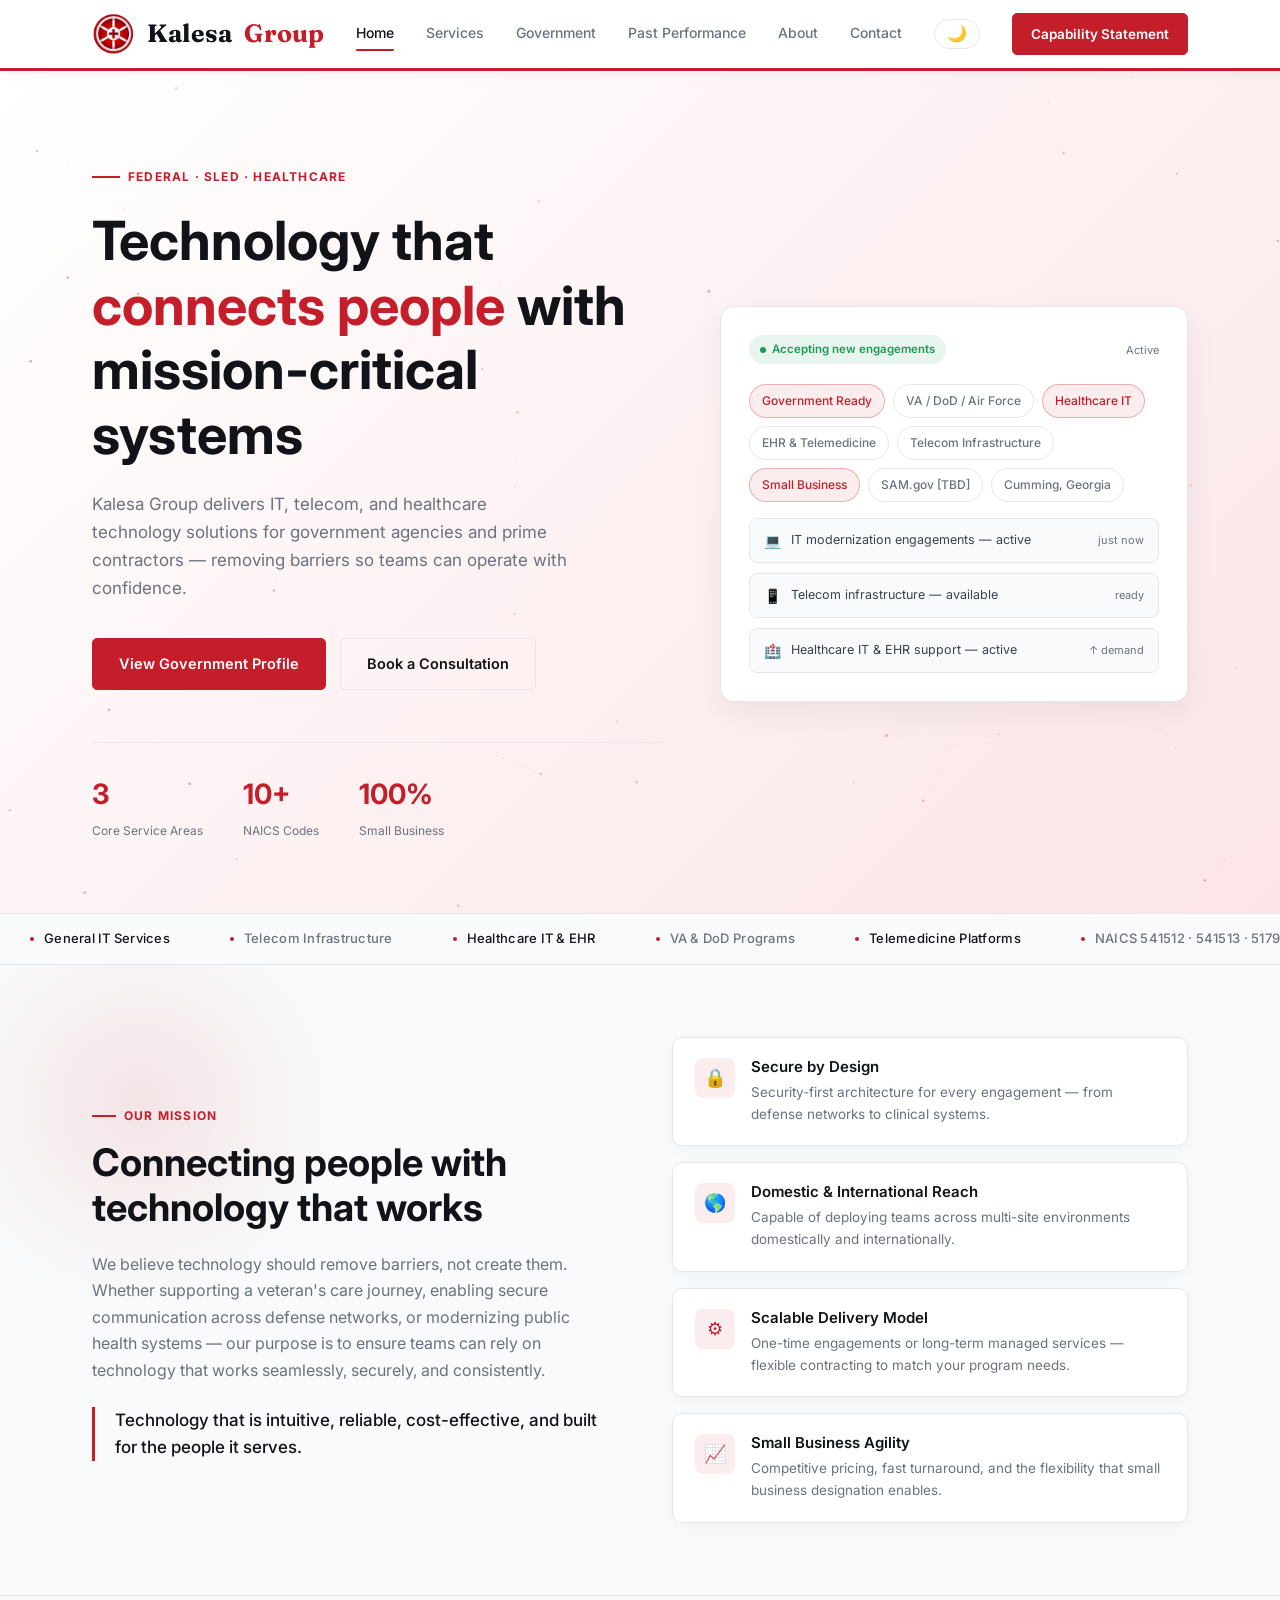
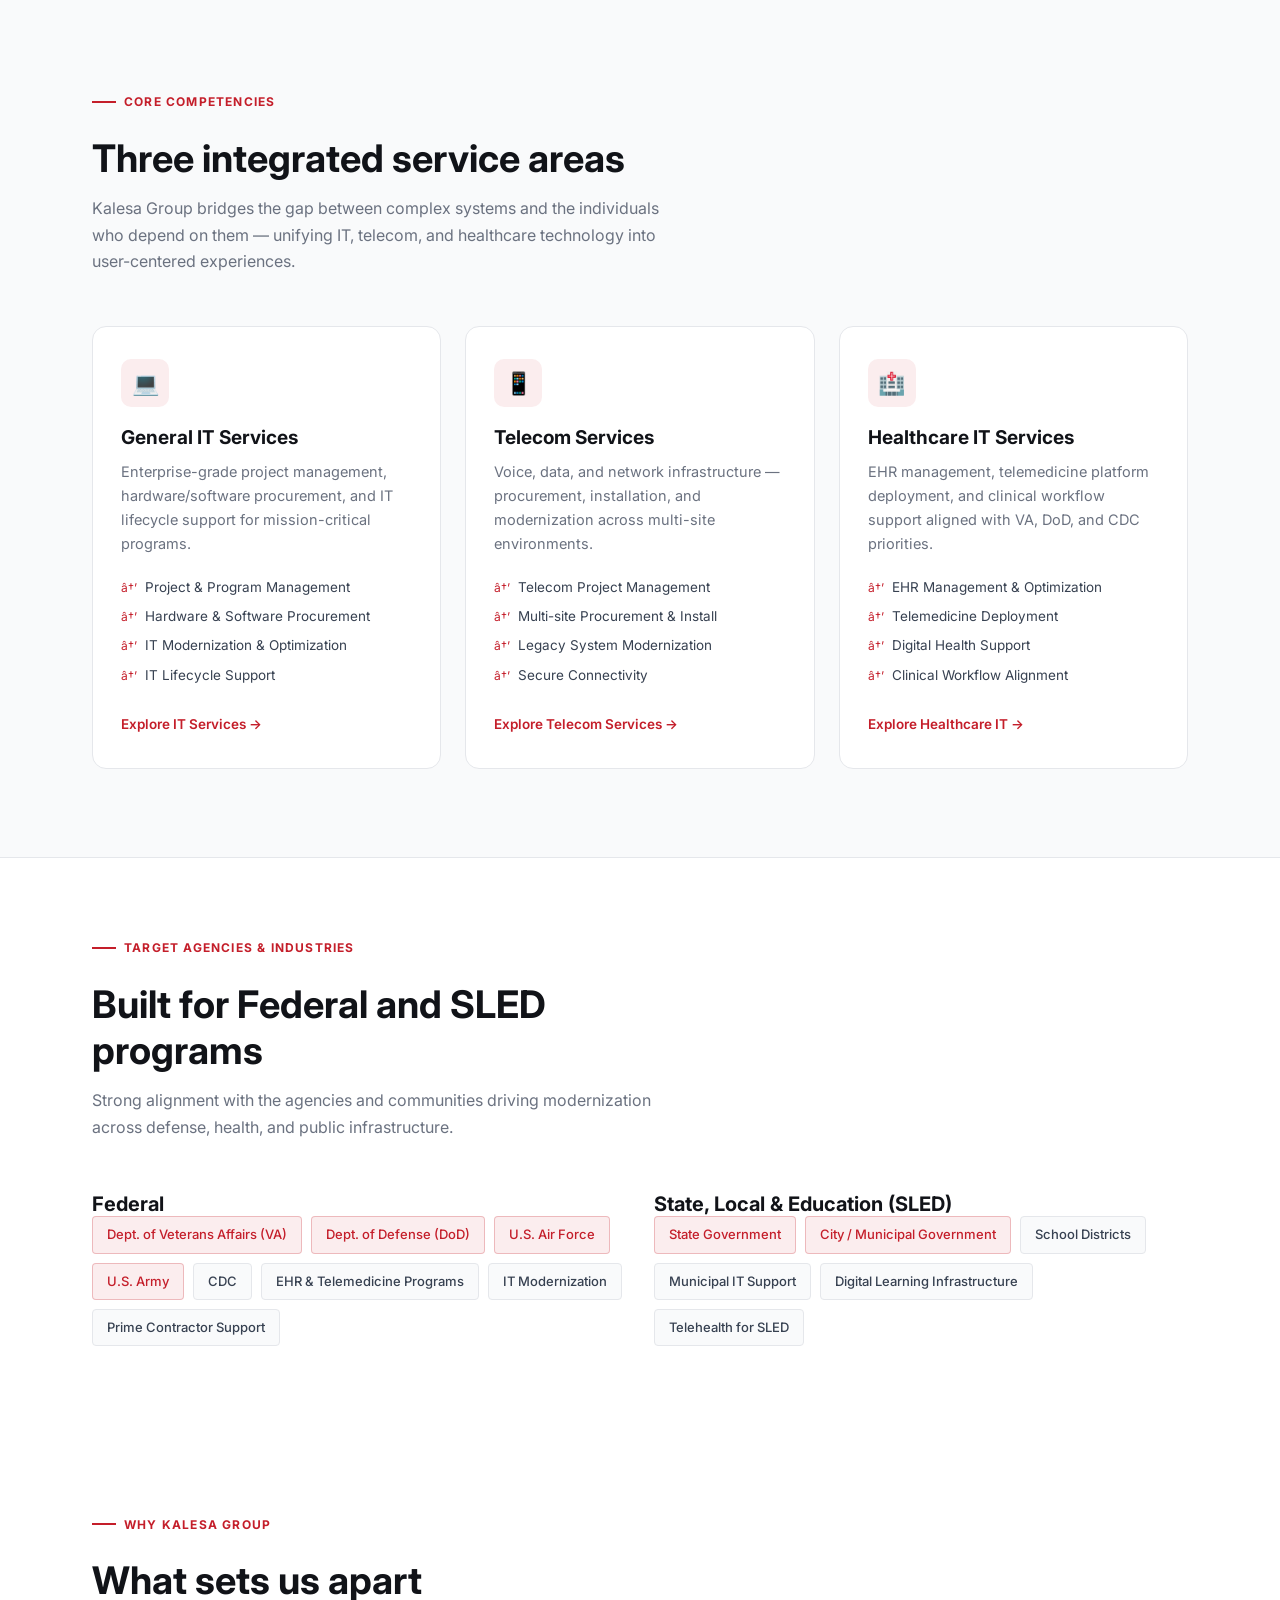
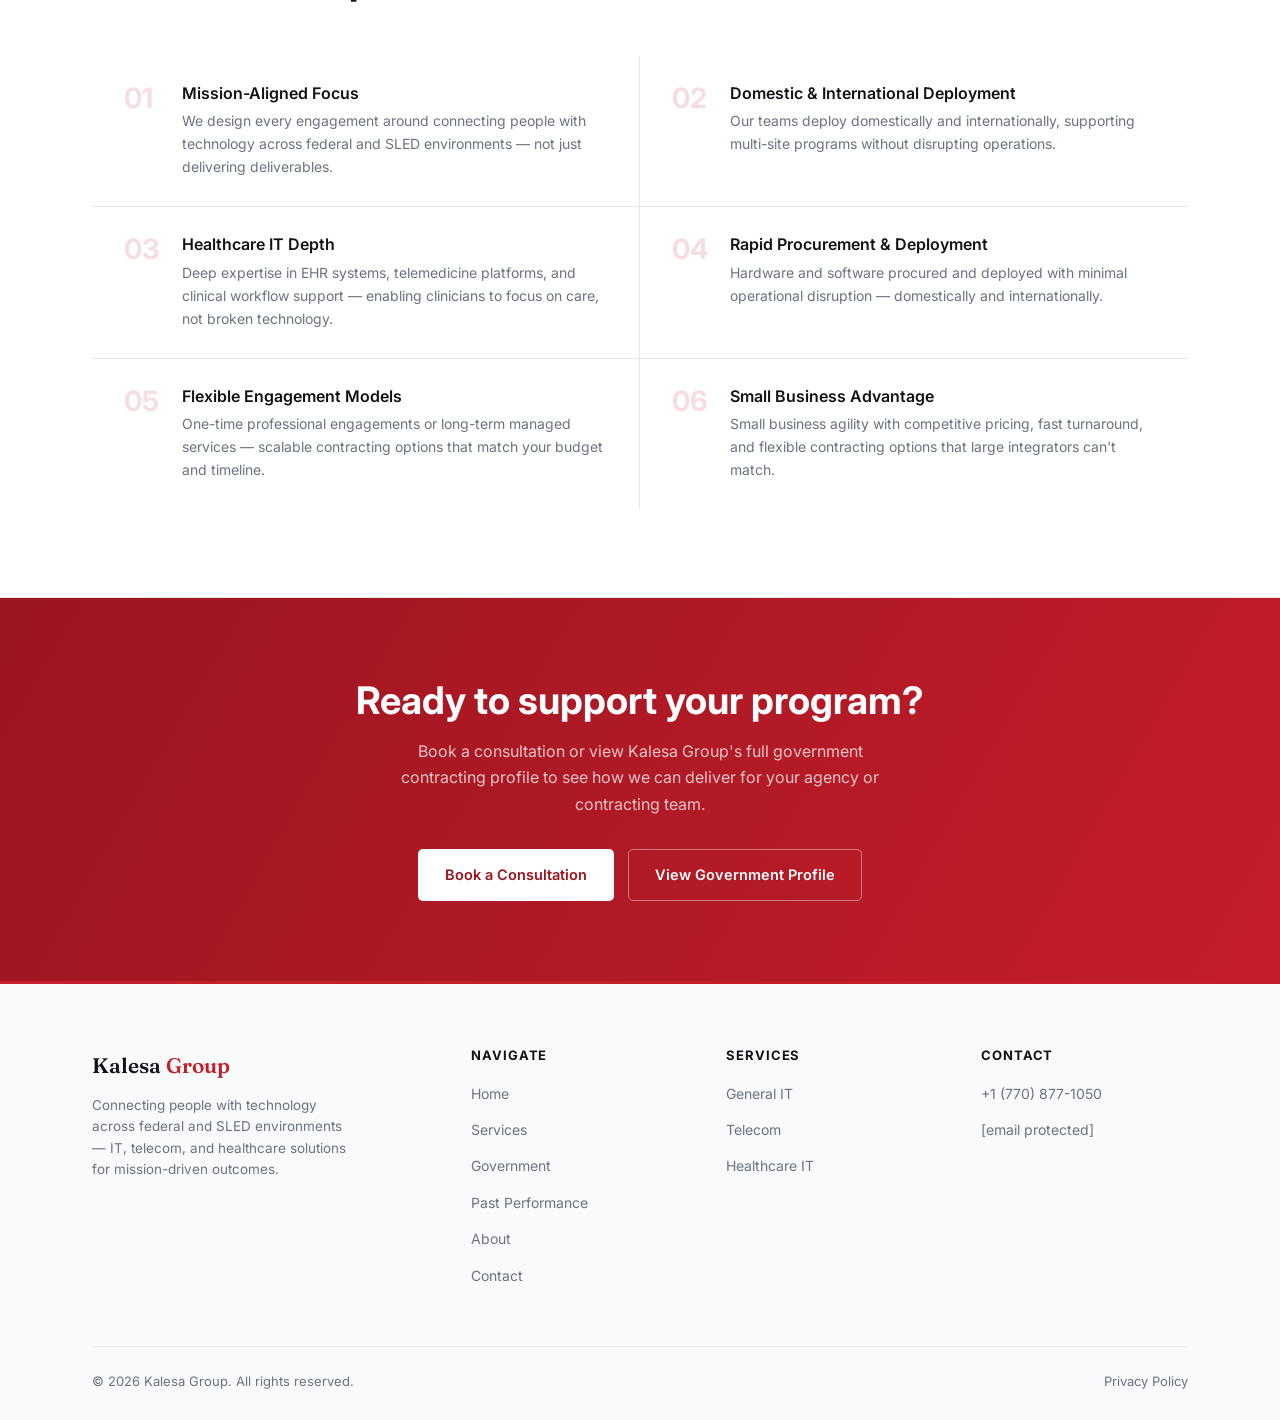
==== commit fec33acb: "password reset" ====
--- a/index.html
+++ b/index.html
@@ -10,6 +10,9 @@
 <link rel="preconnect" href="https://fonts.gstatic.com" crossorigin>
 <link href="https://fonts.googleapis.com/css2?family=Fraunces:ital,wght@0,500;0,600;1,500;1,600&family=Inter:wght@400;500;600;700&display=swap" rel="stylesheet">
 <link rel="stylesheet" href="css/styles.css">
+
+<!-- Netlify Identity Widget -->
+<script src="https://identity.netlify.com/v1/netlify-identity-widget.js"></script>
 </head>
 <body>
 
@@ -362,5 +365,19 @@
 <script src="js/cms-content.js"></script>
 <script data-cfasync="false" src="/cdn-cgi/scripts/5c5dd728/cloudflare-static/email-decode.min.js"></script><script src="js/main.js"></script>
 <script type="module" src="https://static.cloudflareinsights.com/beacon.min.js/v4513226cdae34746b4dedf0b4dfa099e1781791509496" integrity="sha512-ZE9pZaUXND66v380QUtch/5sE9tPFh2zg45pR2PB0CVkCtOREv2AJKkSidISWkysEuQ0EH8faUU5du78bx87UQ==" data-cf-beacon='{"version":"2024.11.0","token":"b13c76791dc9449486a951482c24b711","r":1}' crossorigin="anonymous"></script>
+<script src="js/cms-content.js"></script>
+<script src="js/main.js"></script>
+<!-- Netlify Identity redirect handler -->
+<script>
+  if (window.netlifyIdentity) {
+    window.netlifyIdentity.on("init", function(user) {
+      if (!user) {
+        window.netlifyIdentity.on("login", function() {
+          document.location.href = "/admin/";
+        });
+      }
+    });
+  }
+</script>
 </body>
 </html>
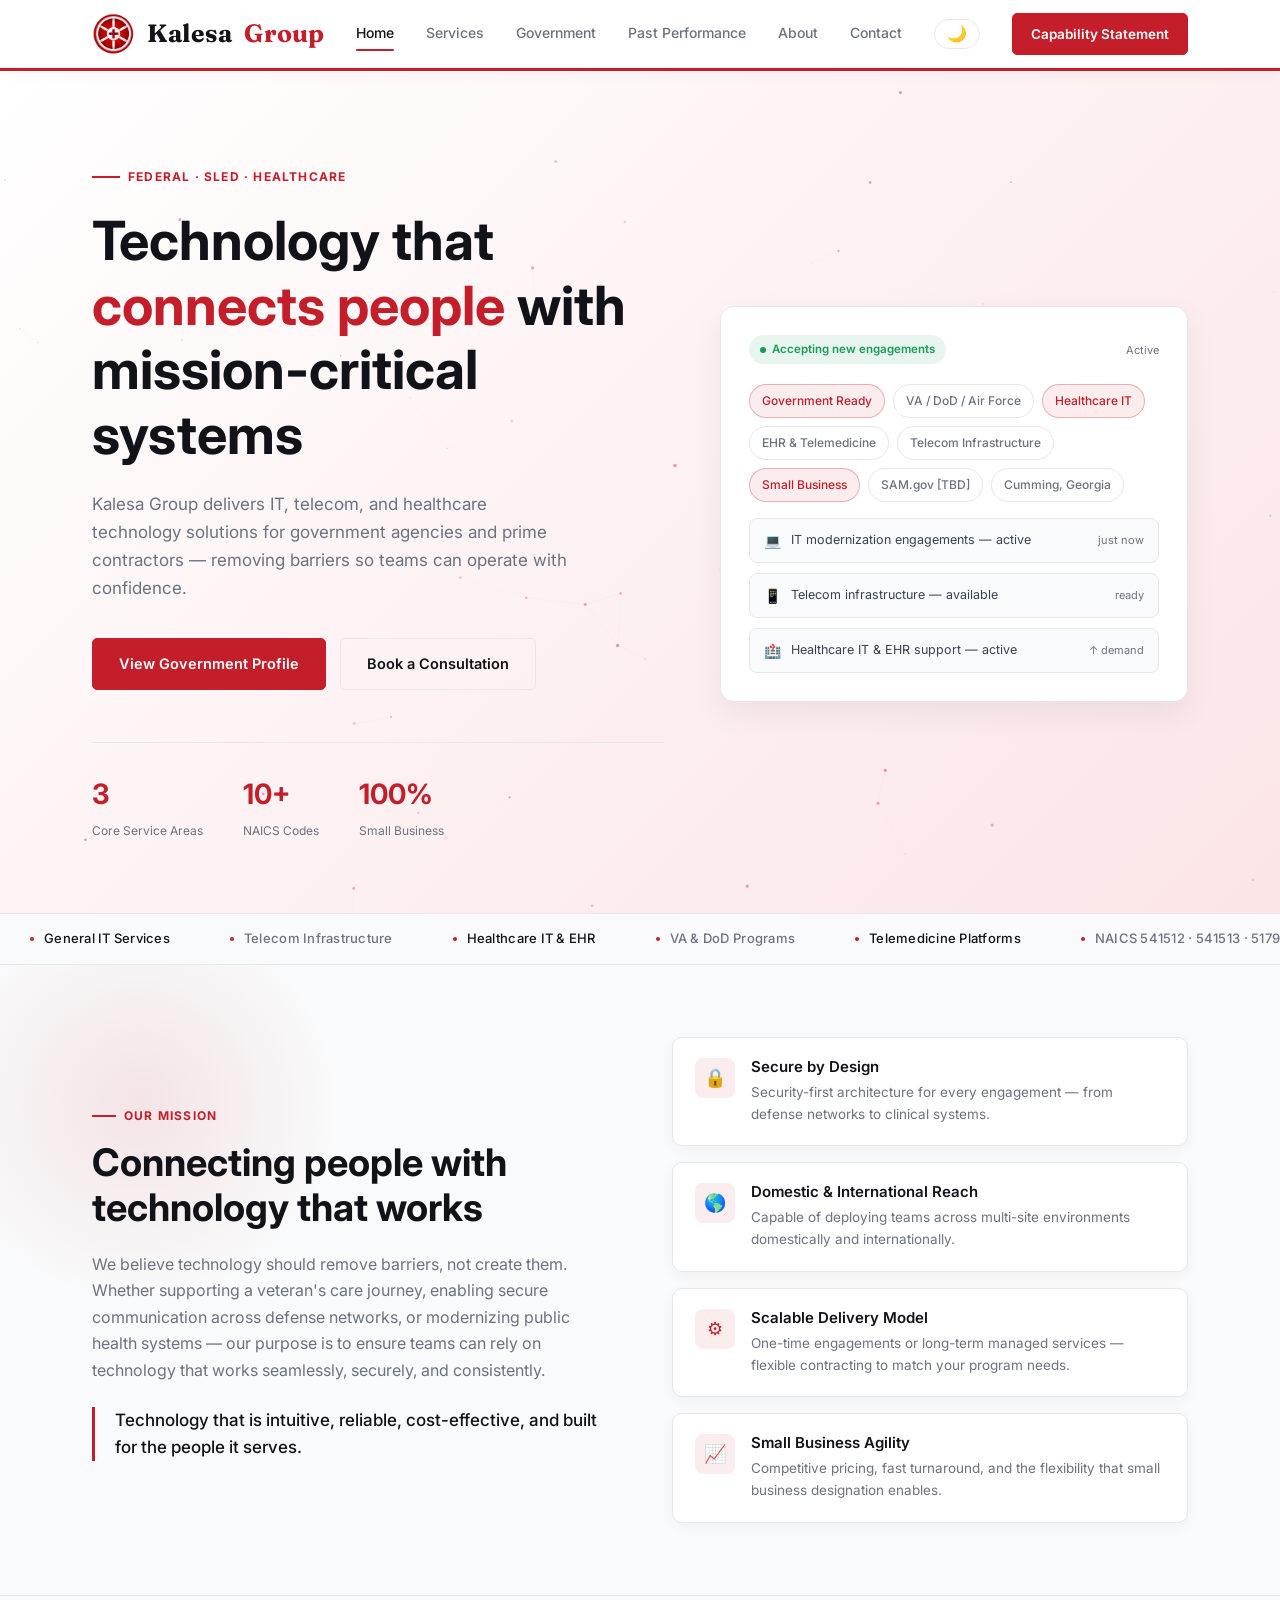
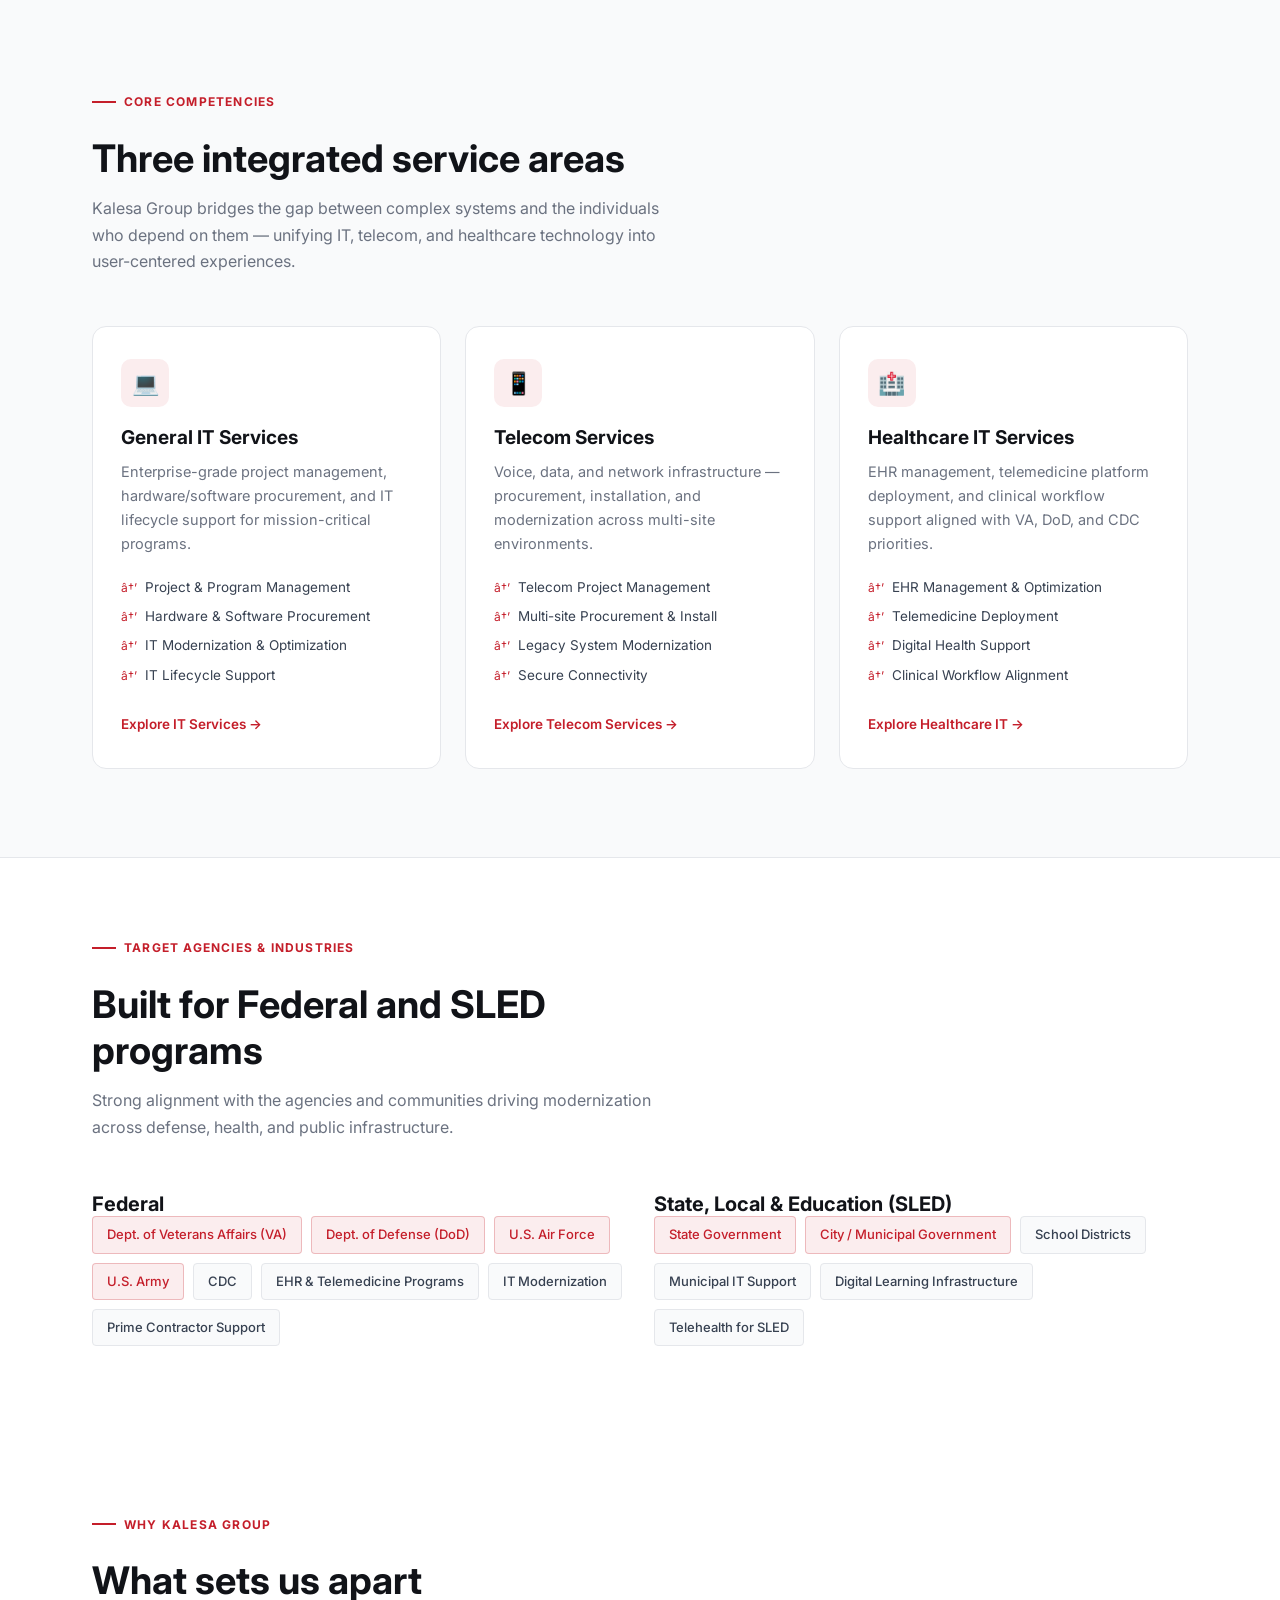
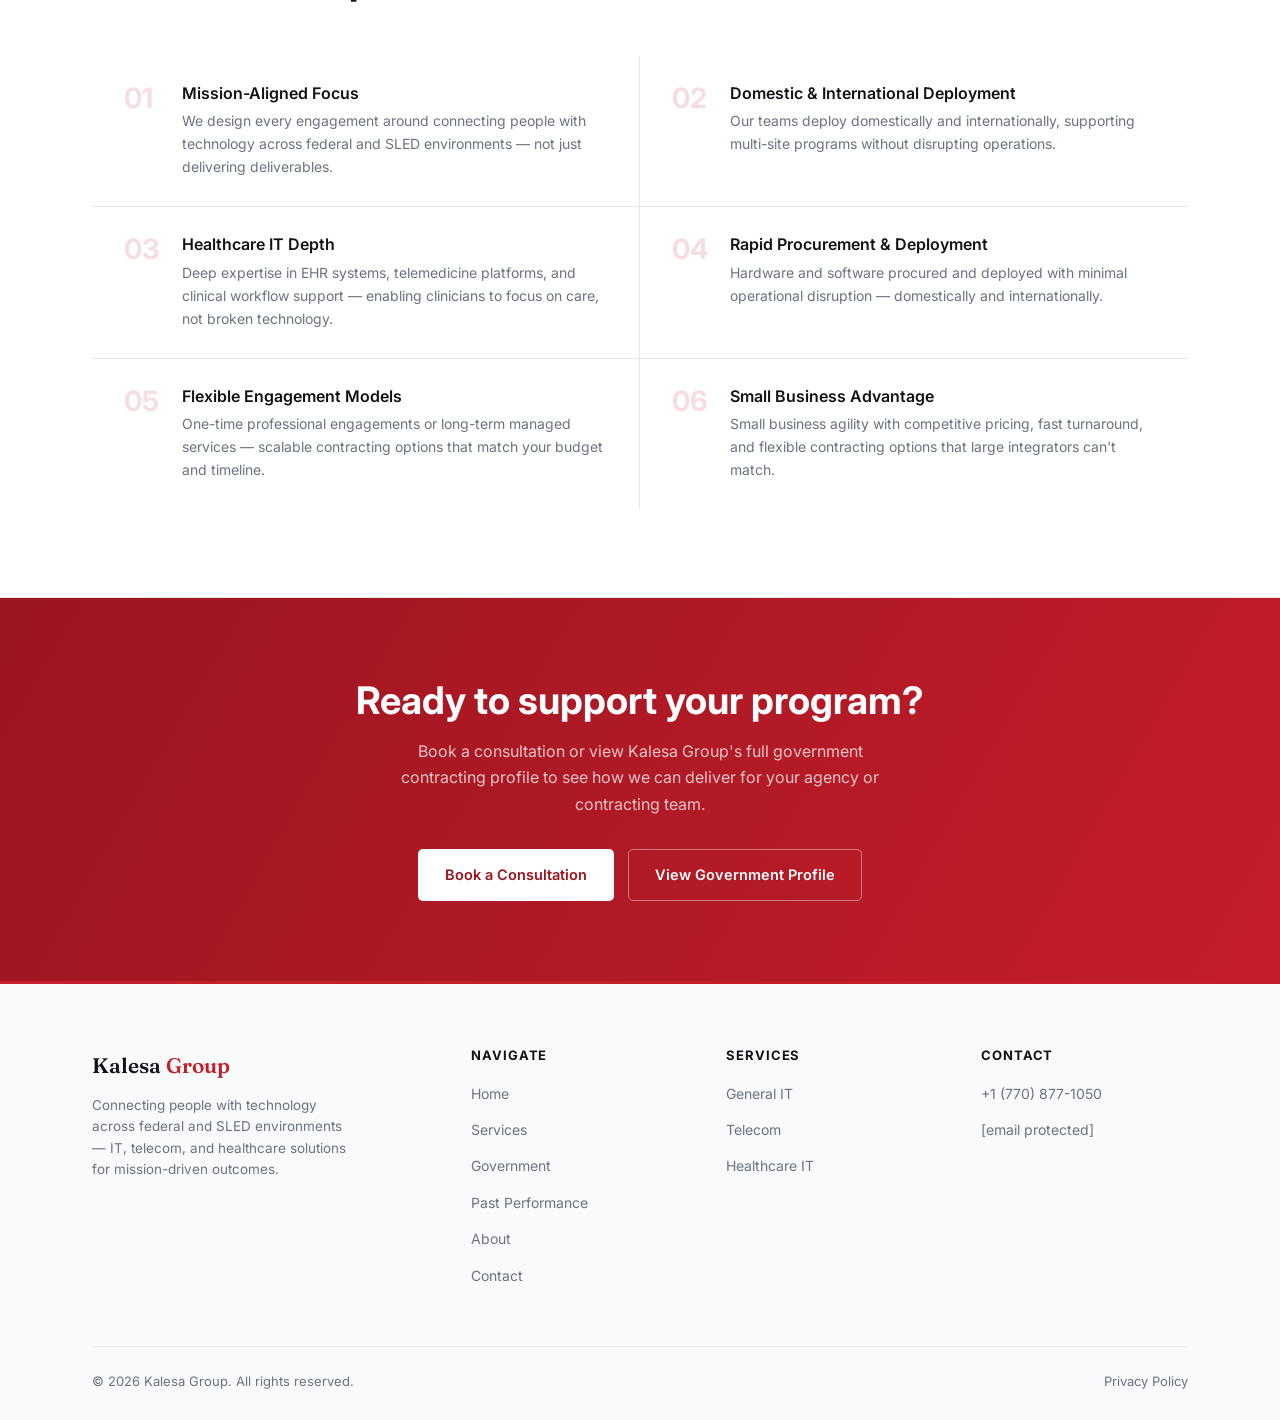
==== commit 0728017c: "Fix Identity: point widget to correct Netlify endpoint" ====
--- a/index.html
+++ b/index.html
@@ -368,16 +368,18 @@
 <script src="js/cms-content.js"></script>
 <script src="js/main.js"></script>
 <!-- Netlify Identity redirect handler -->
+<script src="https://identity.netlify.com/v1/netlify-identity-widget.js"></script>
 <script>
-  if (window.netlifyIdentity) {
-    window.netlifyIdentity.on("init", function(user) {
-      if (!user) {
-        window.netlifyIdentity.on("login", function() {
-          document.location.href = "/admin/";
-        });
-      }
-    });
-  }
+  window.netlifyIdentity && window.netlifyIdentity.init({
+    APIUrl: "https://graceful-torrone-57f8c6.netlify.app/.netlify/identity"
+  });
+  window.netlifyIdentity.on("init", function(user) {
+    if (!user) {
+      window.netlifyIdentity.on("login", function() {
+        document.location.href = "/admin/";
+      });
+    }
+  });
 </script>
 </body>
 </html>
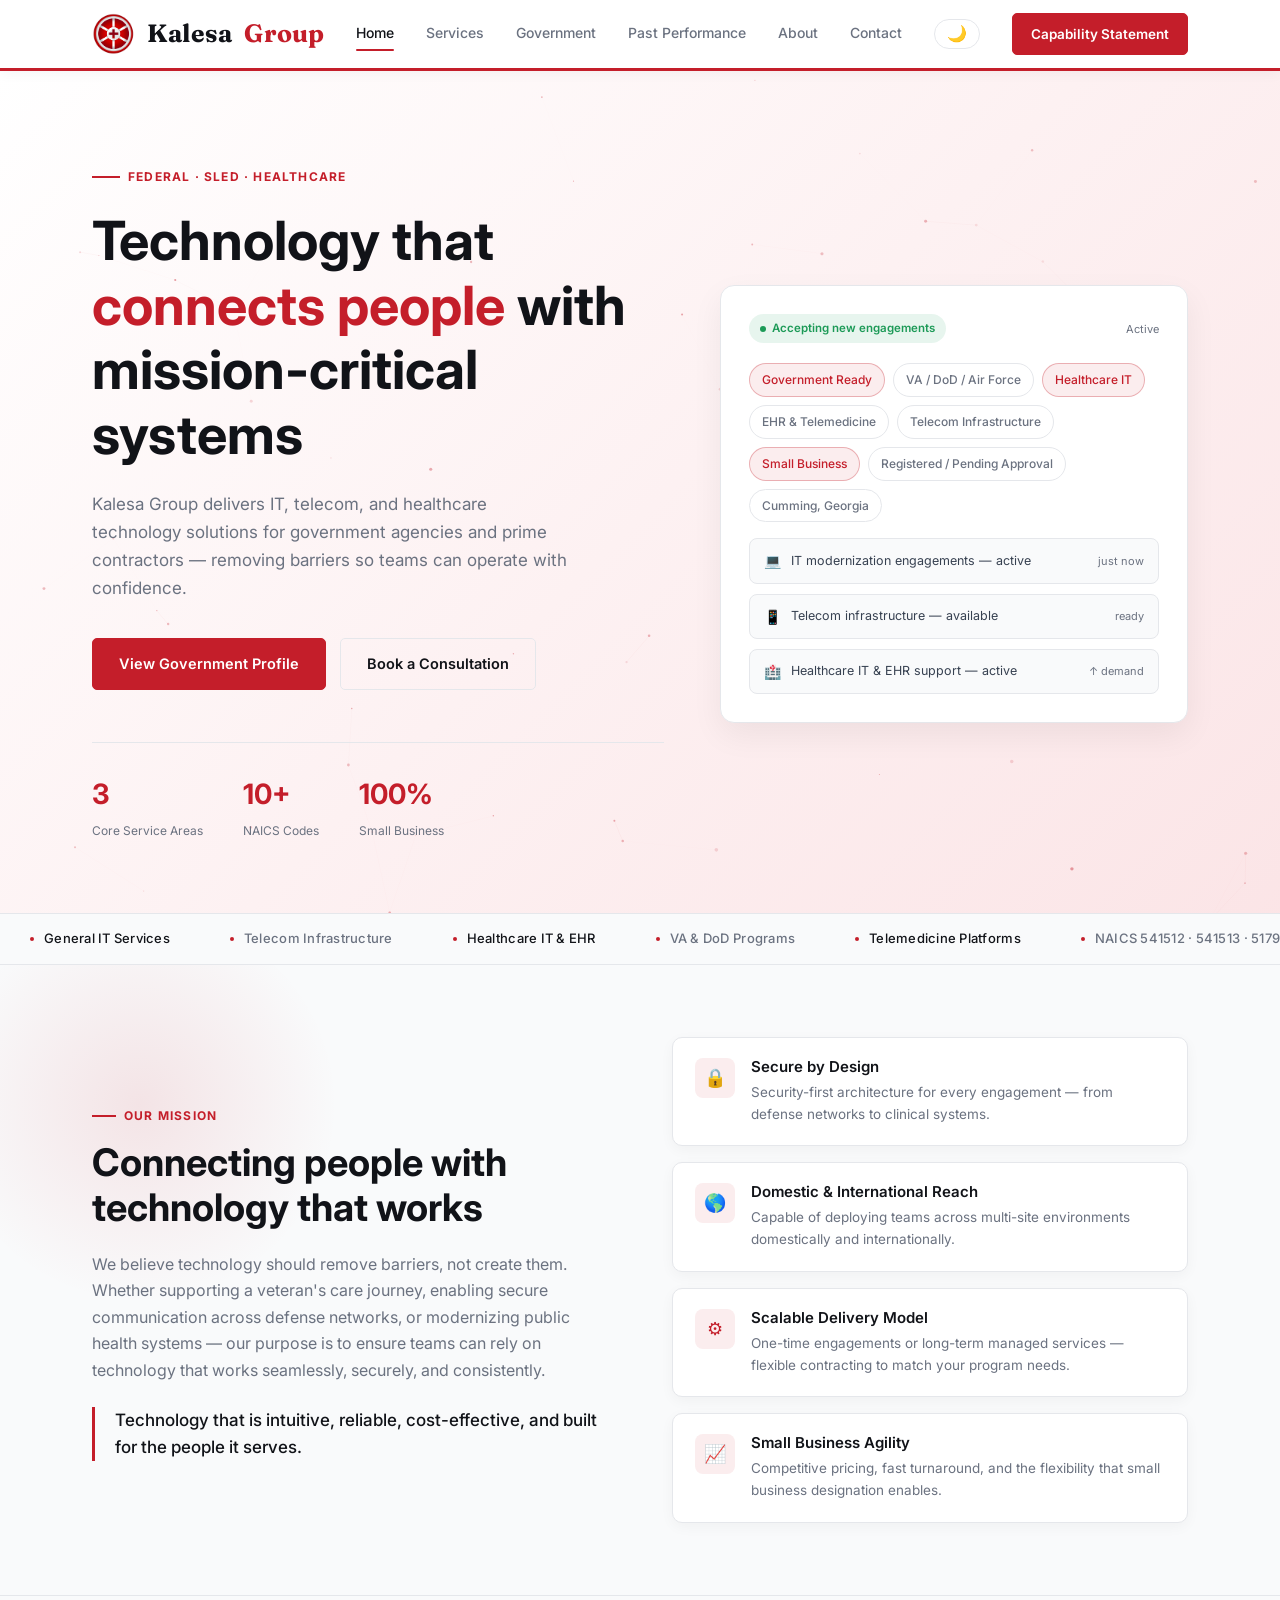
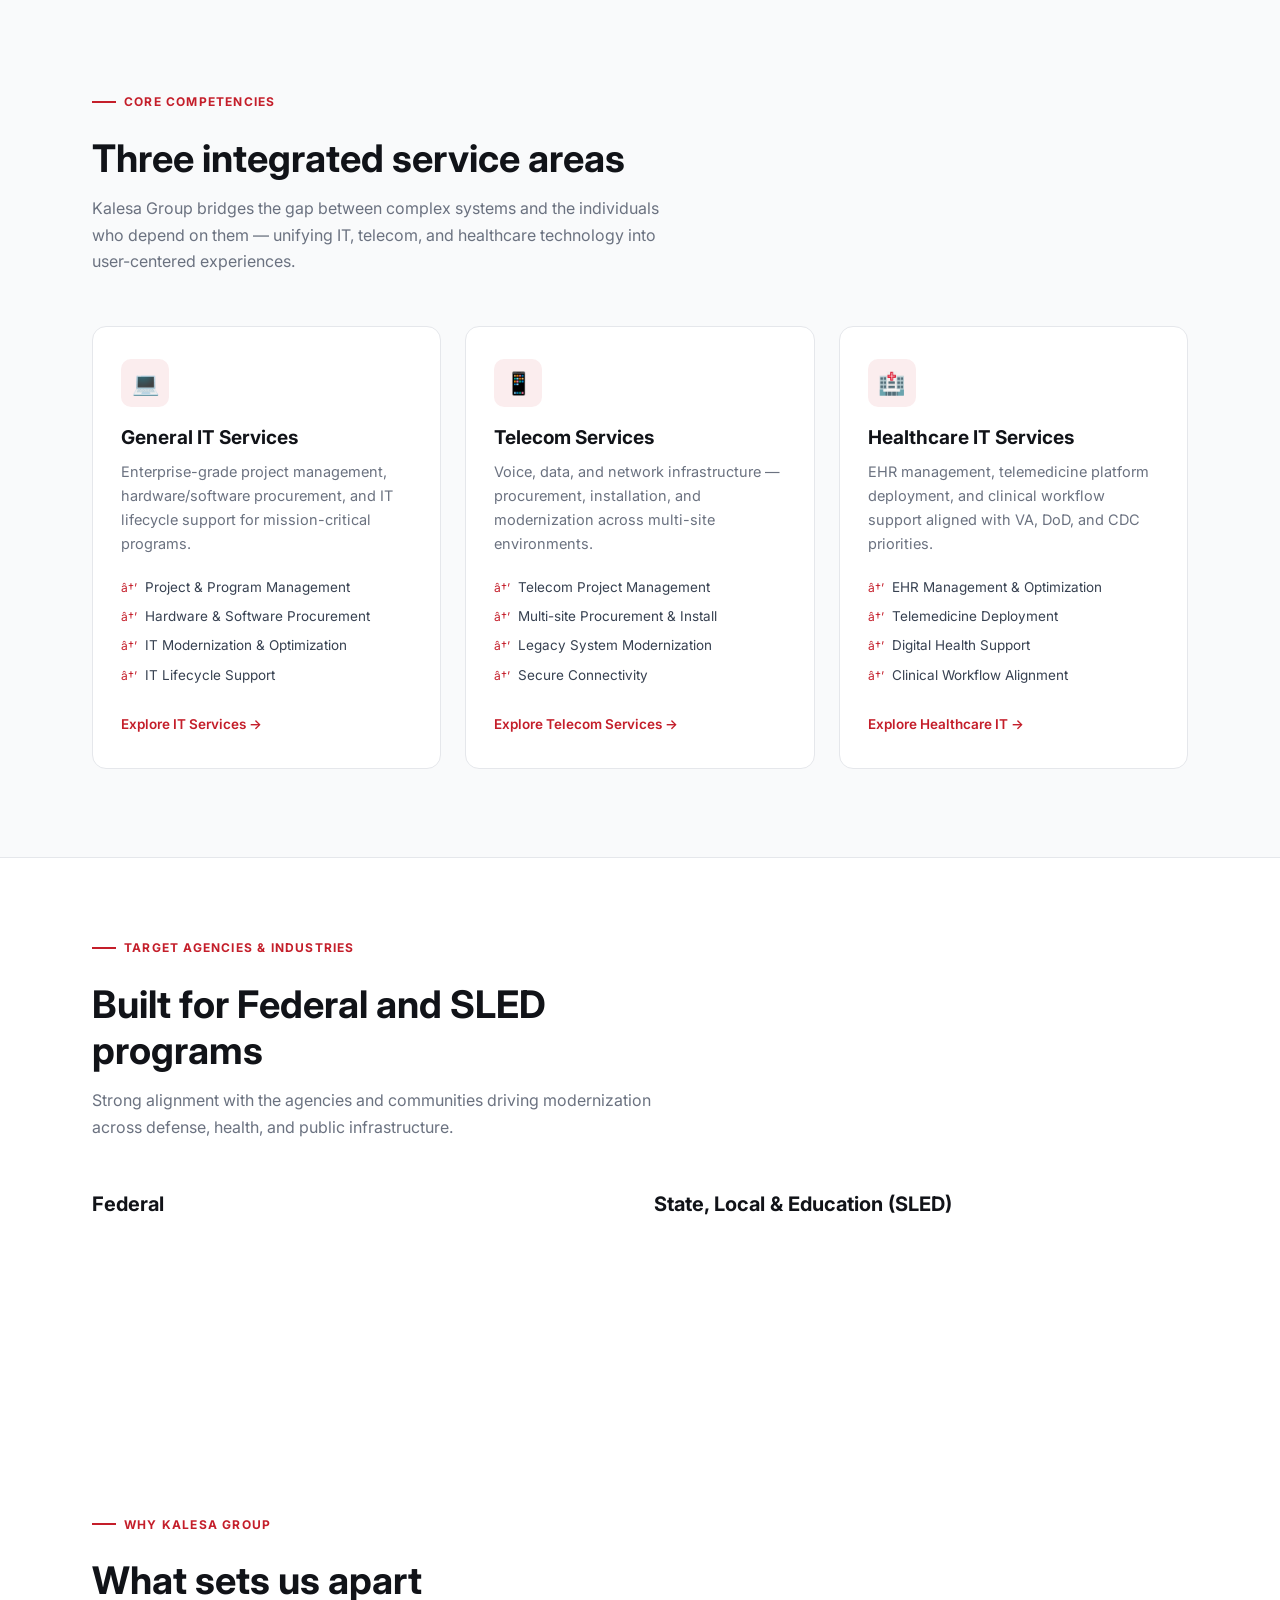
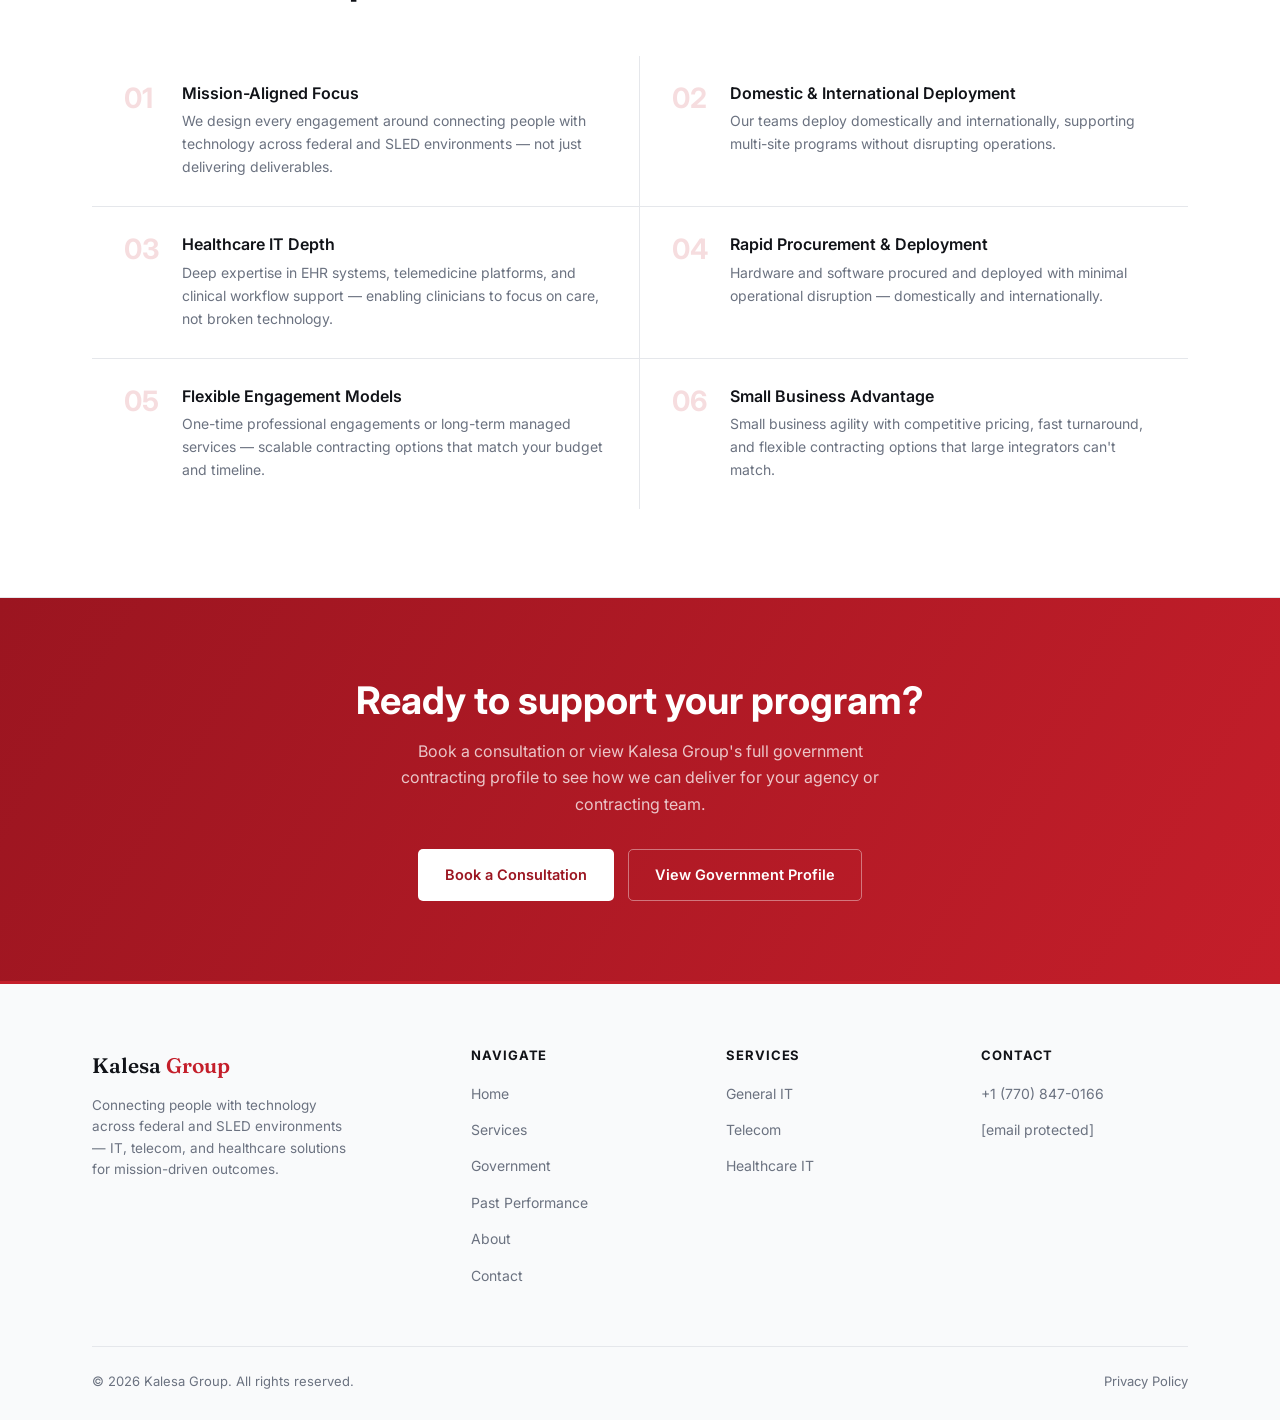
==== commit dcbf1f36: "Add CMS tags: agencies, differentiators, about, footer tagline, dynamic year" ====
--- a/index.html
+++ b/index.html
@@ -82,22 +82,22 @@
           <span class="tag-pill">EHR &amp; Telemedicine</span>
           <span class="tag-pill">Telecom Infrastructure</span>
           <span class="tag-pill accent">Small Business</span>
-          <span class="tag-pill">SAM.gov [TBD]</span>
-          <span class="tag-pill">Cumming, Georgia</span>
+          <span class="tag-pill" data-cms="settings:sam_status">SAM.gov [TBD]</span>
+          <span class="tag-pill" data-cms="settings:location">Cumming, Georgia</span>
         </div>
         <div class="activity-row">
           <span class="activity-icon">&#128187;</span>
-          <span class="activity-text">IT modernization engagements — active</span>
+          <span class="activity-text" data-cms="home:activity.it">IT modernization engagements — active</span>
           <span class="activity-meta" id="liveTs">just now</span>
         </div>
         <div class="activity-row">
           <span class="activity-icon">&#128241;</span>
-          <span class="activity-text">Telecom infrastructure — available</span>
+          <span class="activity-text" data-cms="home:activity.telecom">Telecom infrastructure — available</span>
           <span class="activity-meta">ready</span>
         </div>
         <div class="activity-row">
           <span class="activity-icon">&#127973;</span>
-          <span class="activity-text">Healthcare IT &amp; EHR support — active</span>
+          <span class="activity-text" data-cms="home:activity.healthcare">Healthcare IT &amp; EHR support — active</span>
           <span class="activity-meta">&#8593; demand</span>
         </div>
       </div>
@@ -221,13 +221,13 @@
   <div class="container">
     <div class="section-head reveal">
       <span class="eyebrow">Target Agencies &amp; Industries</span>
-      <h2>Built for Federal and SLED programs</h2>
-      <p>Strong alignment with the agencies and communities driving modernization across defense, health, and public infrastructure.</p>
+      <h2 data-cms="home:agencies.heading">Built for Federal and SLED programs</h2>
+      <p data-cms="home:agencies.subtext">Strong alignment with the agencies and communities driving modernization across defense, health, and public infrastructure.</p>
     </div>
     <div class="agencies-grid">
       <div>
-        <h3>Federal</h3>
-        <div class="agency-tags">
+        <h3 data-cms="home:agencies.federal_heading">Federal</h3>
+        <div class="agency-tags" data-cms-taglist="home:agencies.federal">
           <span class="agency-tag primary">Dept. of Veterans Affairs (VA)</span>
           <span class="agency-tag primary">Dept. of Defense (DoD)</span>
           <span class="agency-tag primary">U.S. Air Force</span>
@@ -239,8 +239,8 @@
         </div>
       </div>
       <div>
-        <h3>State, Local &amp; Education (SLED)</h3>
-        <div class="agency-tags">
+        <h3 data-cms="home:agencies.sled_heading">State, Local &amp; Education (SLED)</h3>
+        <div class="agency-tags" data-cms-taglist="home:agencies.sled">
           <span class="agency-tag primary">State Government</span>
           <span class="agency-tag primary">City / Municipal Government</span>
           <span class="agency-tag">School Districts</span>
@@ -264,43 +264,43 @@
       <div class="diff-item">
         <span class="diff-num">01</span>
         <div>
-          <h4>Mission-Aligned Focus</h4>
-          <p>We design every engagement around connecting people with technology across federal and SLED environments — not just delivering deliverables.</p>
+          <h4 data-cms="home:differentiators.0.title">Mission-Aligned Focus</h4>
+          <p data-cms="home:differentiators.0.body">We design every engagement around connecting people with technology across federal and SLED environments — not just delivering deliverables.</p>
         </div>
       </div>
       <div class="diff-item">
         <span class="diff-num">02</span>
         <div>
-          <h4>Domestic &amp; International Deployment</h4>
-          <p>Our teams deploy domestically and internationally, supporting multi-site programs without disrupting operations.</p>
+          <h4 data-cms="home:differentiators.1.title">Domestic &amp; International Deployment</h4>
+          <p data-cms="home:differentiators.1.body">Our teams deploy domestically and internationally, supporting multi-site programs without disrupting operations.</p>
         </div>
       </div>
       <div class="diff-item">
         <span class="diff-num">03</span>
         <div>
-          <h4>Healthcare IT Depth</h4>
-          <p>Deep expertise in EHR systems, telemedicine platforms, and clinical workflow support — enabling clinicians to focus on care, not broken technology.</p>
+          <h4 data-cms="home:differentiators.2.title">Healthcare IT Depth</h4>
+          <p data-cms="home:differentiators.2.body">Deep expertise in EHR systems, telemedicine platforms, and clinical workflow support — enabling clinicians to focus on care, not broken technology.</p>
         </div>
       </div>
       <div class="diff-item">
         <span class="diff-num">04</span>
         <div>
-          <h4>Rapid Procurement &amp; Deployment</h4>
-          <p>Hardware and software procured and deployed with minimal operational disruption — domestically and internationally.</p>
+          <h4 data-cms="home:differentiators.3.title">Rapid Procurement &amp; Deployment</h4>
+          <p data-cms="home:differentiators.3.body">Hardware and software procured and deployed with minimal operational disruption — domestically and internationally.</p>
         </div>
       </div>
       <div class="diff-item">
         <span class="diff-num">05</span>
         <div>
-          <h4>Flexible Engagement Models</h4>
-          <p>One-time professional engagements or long-term managed services — scalable contracting options that match your budget and timeline.</p>
+          <h4 data-cms="home:differentiators.4.title">Flexible Engagement Models</h4>
+          <p data-cms="home:differentiators.4.body">One-time professional engagements or long-term managed services — scalable contracting options that match your budget and timeline.</p>
         </div>
       </div>
       <div class="diff-item">
         <span class="diff-num">06</span>
         <div>
-          <h4>Small Business Advantage</h4>
-          <p>Small business agility with competitive pricing, fast turnaround, and flexible contracting options that large integrators can't match.</p>
+          <h4 data-cms="home:differentiators.5.title">Small Business Advantage</h4>
+          <p data-cms="home:differentiators.5.body">Small business agility with competitive pricing, fast turnaround, and flexible contracting options that large integrators can't match.</p>
         </div>
       </div>
     </div>
@@ -325,7 +325,7 @@
     <div class="footer-grid">
       <div>
         <div class="footer-logo">Kalesa <span>Group</span></div>
-        <p class="footer-tagline">Connecting people with technology across federal and SLED environments — IT, telecom, and healthcare solutions for mission-driven outcomes.</p>
+        <p class="footer-tagline" data-cms="settings:tagline">Connecting people with technology across federal and SLED environments — IT, telecom, and healthcare solutions for mission-driven outcomes.</p>
       </div>
       <div class="footer-col">
         <h4>Navigate</h4>
@@ -349,14 +349,14 @@
       <div class="footer-col">
         <h4>Contact</h4>
         <ul>
-          <li><a href="tel:+17708771050">+1 (770) 877-1050</a></li>
+          <li><a href="tel:+17708771050" data-cms-phone>+1 (770) 877-1050</a></li>
           <li><a href="/cdn-cgi/l/email-protection#0c7f6d60697f4c676d60697f6d6b7e63797c226f6361"><span class="__cf_email__" data-cfemail="a9dac8c5ccdae9c2c8c5ccdac8cedbc6dcd987cac6c4">[email&#160;protected]</span></a></li>
           <!-- <li><a href="#">Cumming, Georgia</a></li> -->
         </ul>
       </div>
     </div>
     <div class="footer-bottom">
-      <span>&copy; 2026 Kalesa Group. All rights reserved.</span>
+      <span>&copy; <span data-cms-year>2026</span> <span data-cms="settings:copyright">Kalesa Group. All rights reserved.</span></span>
       <span><a href="privacy-policy.html">Privacy Policy</a></span>
     </div>
   </div>
